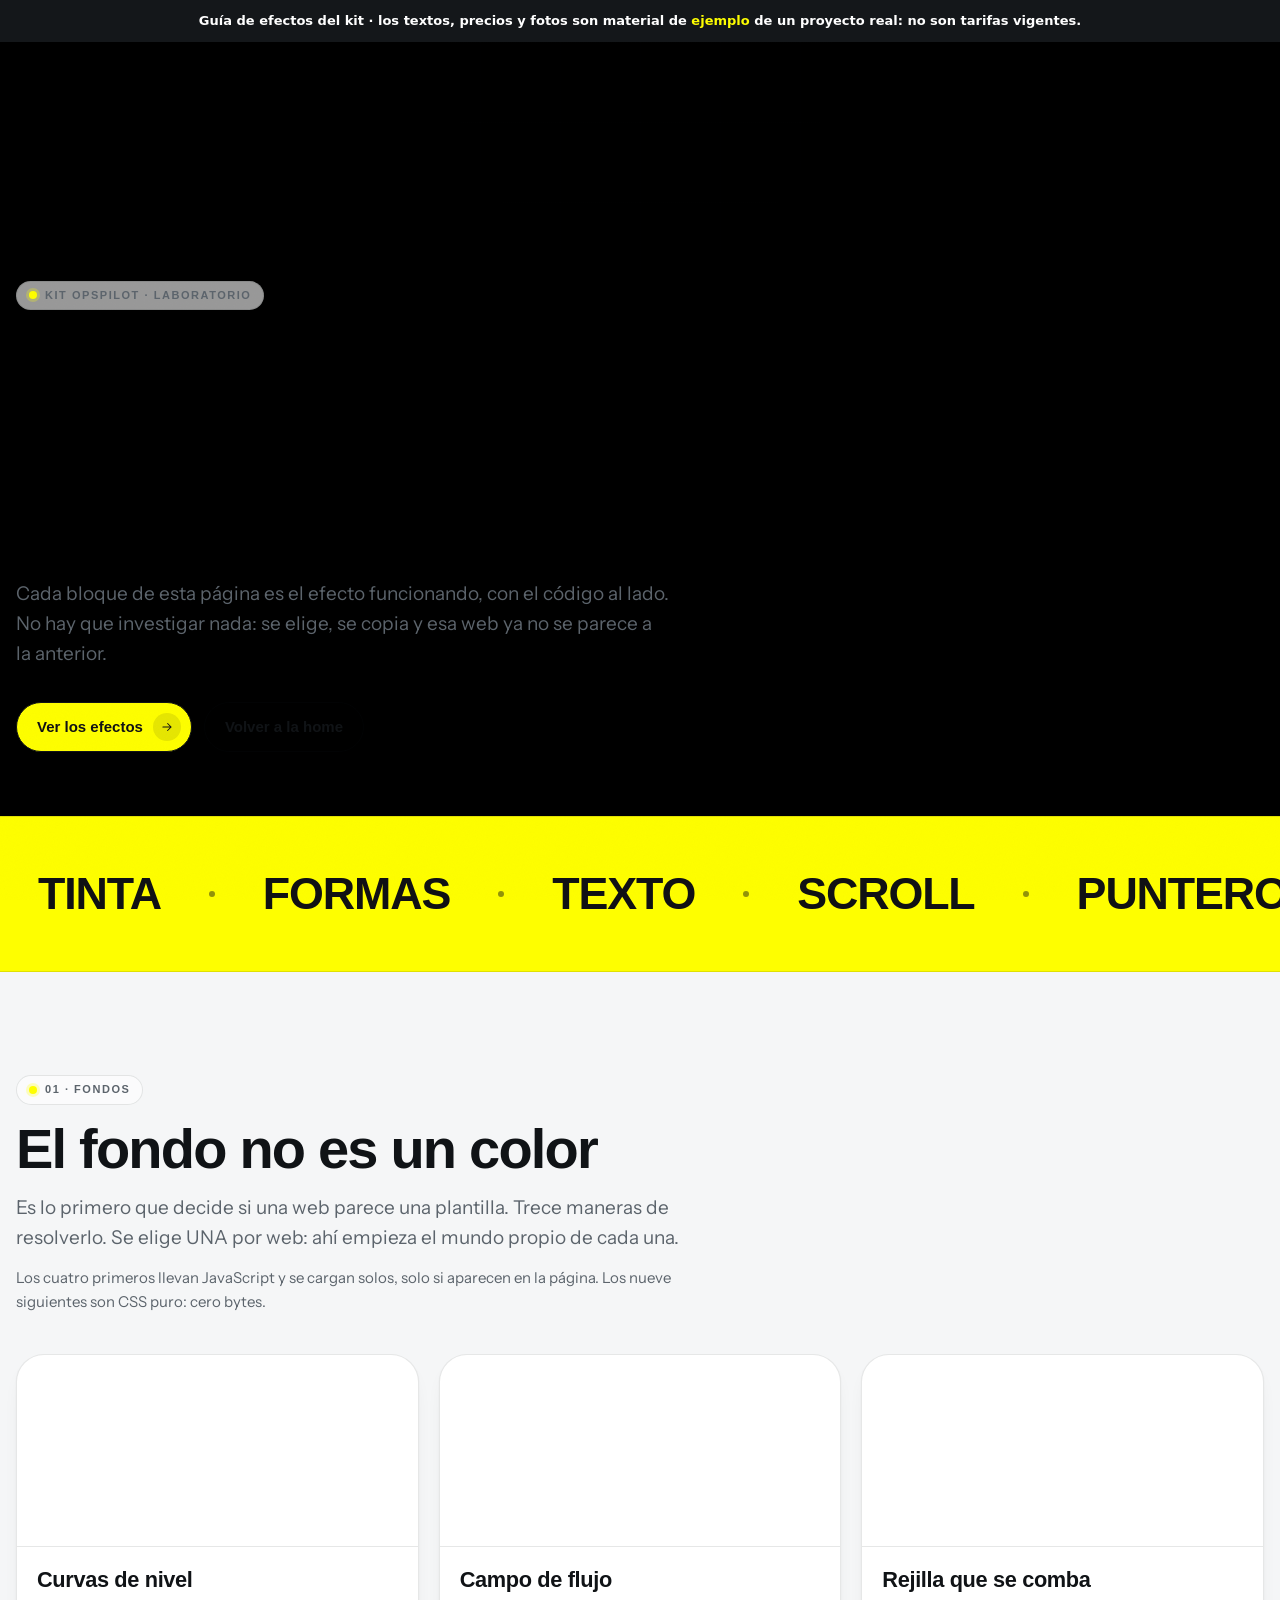
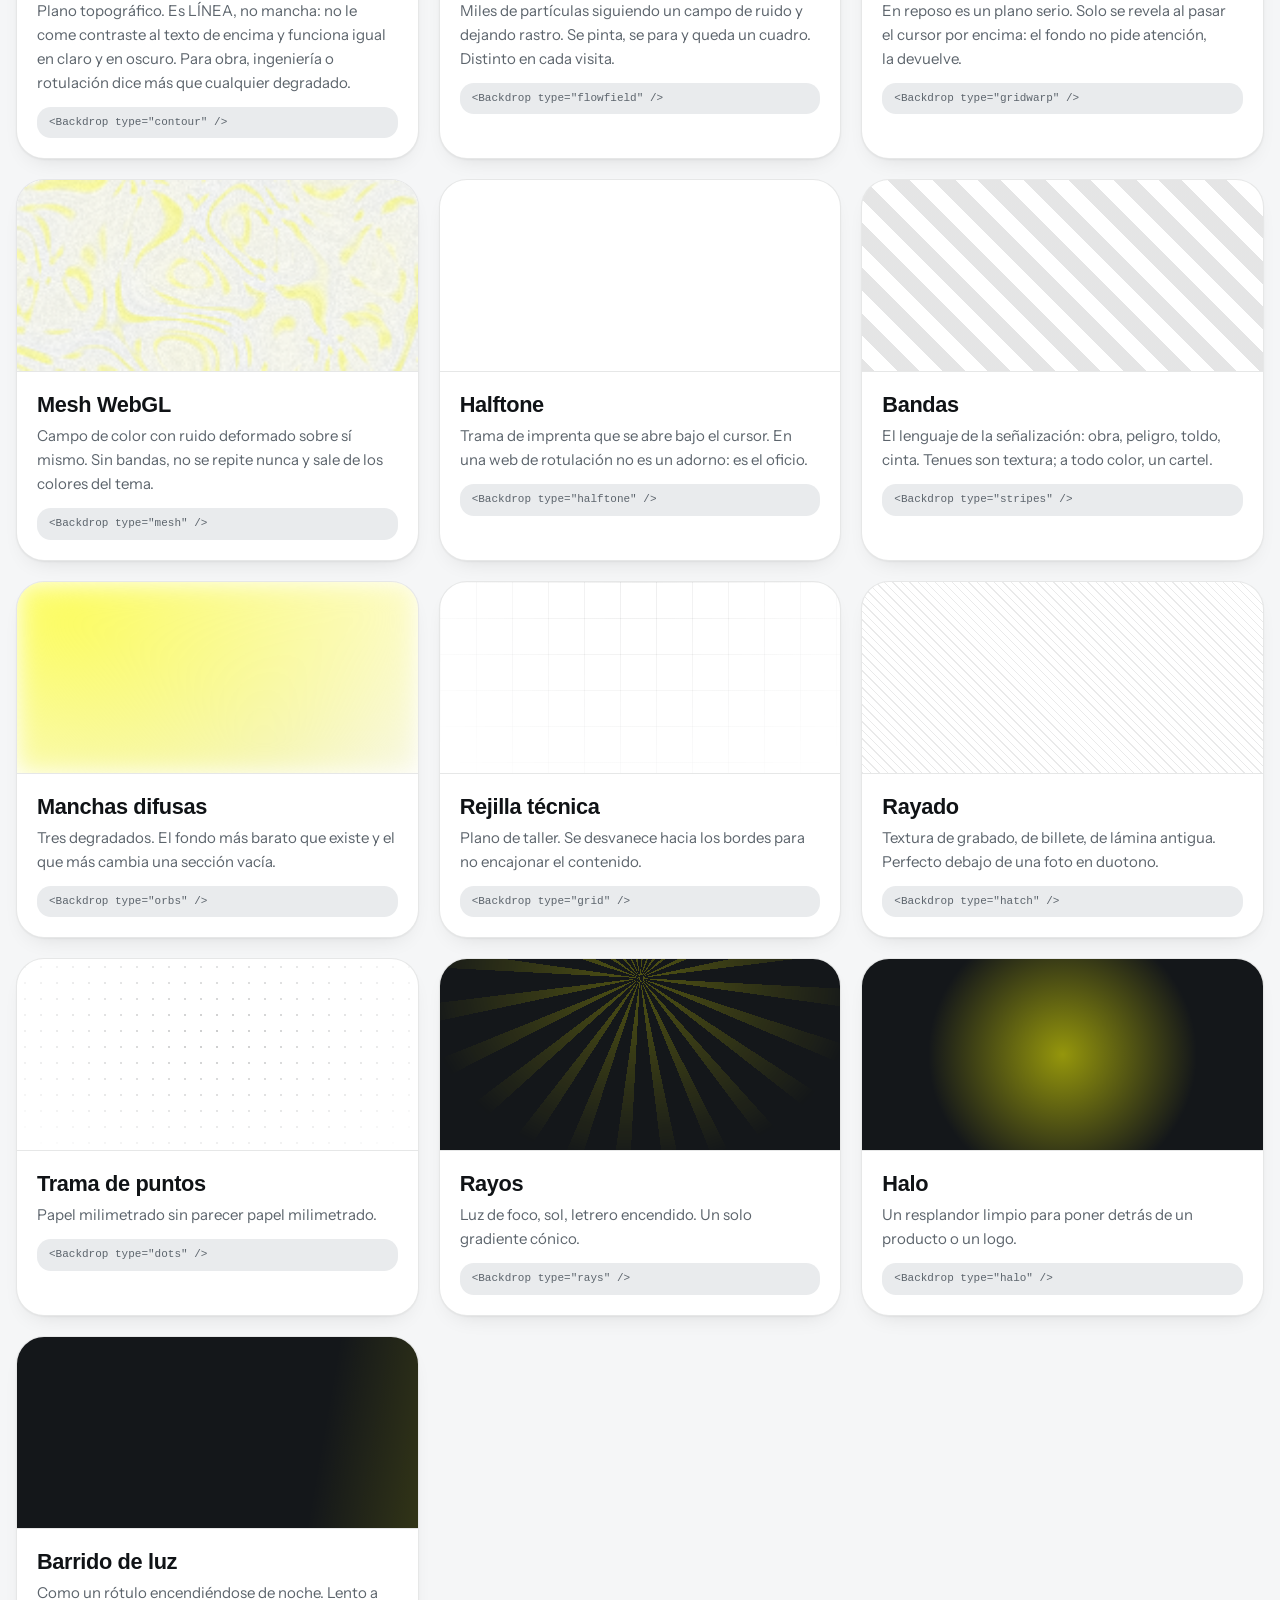
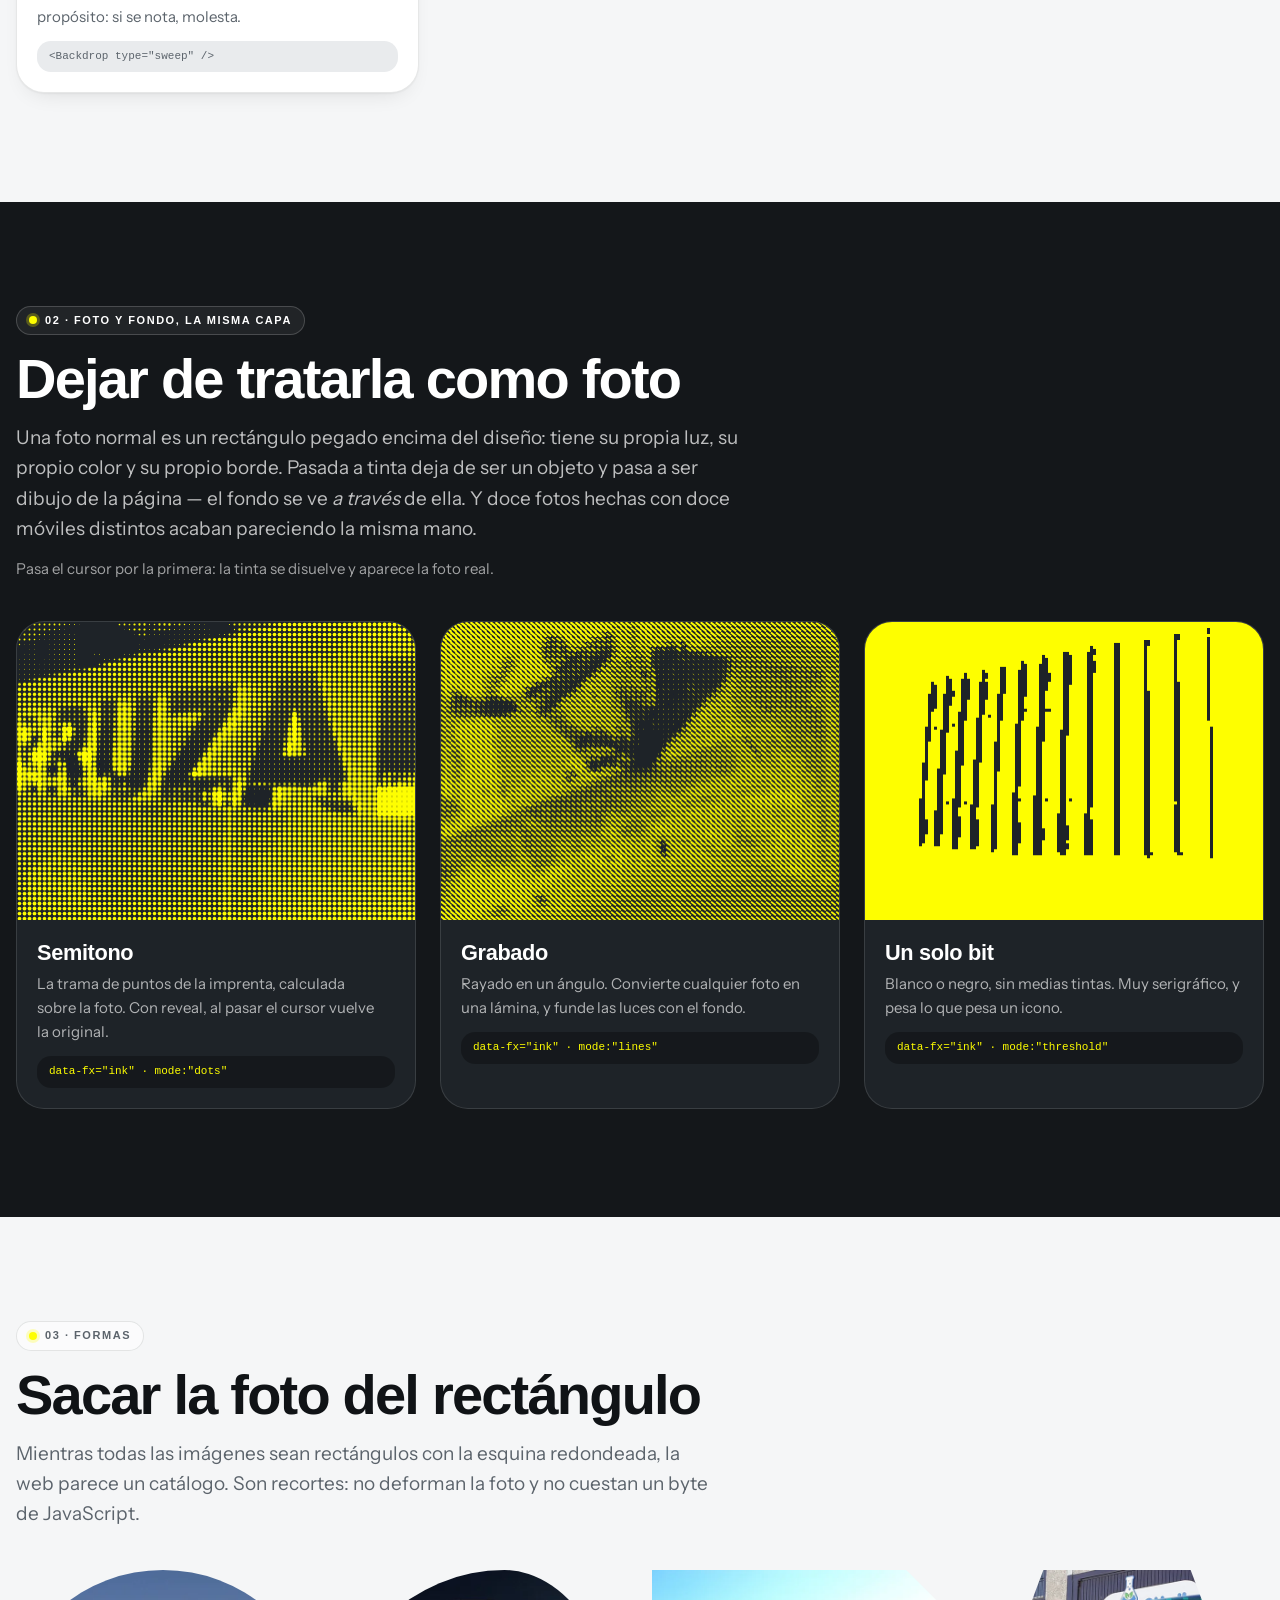
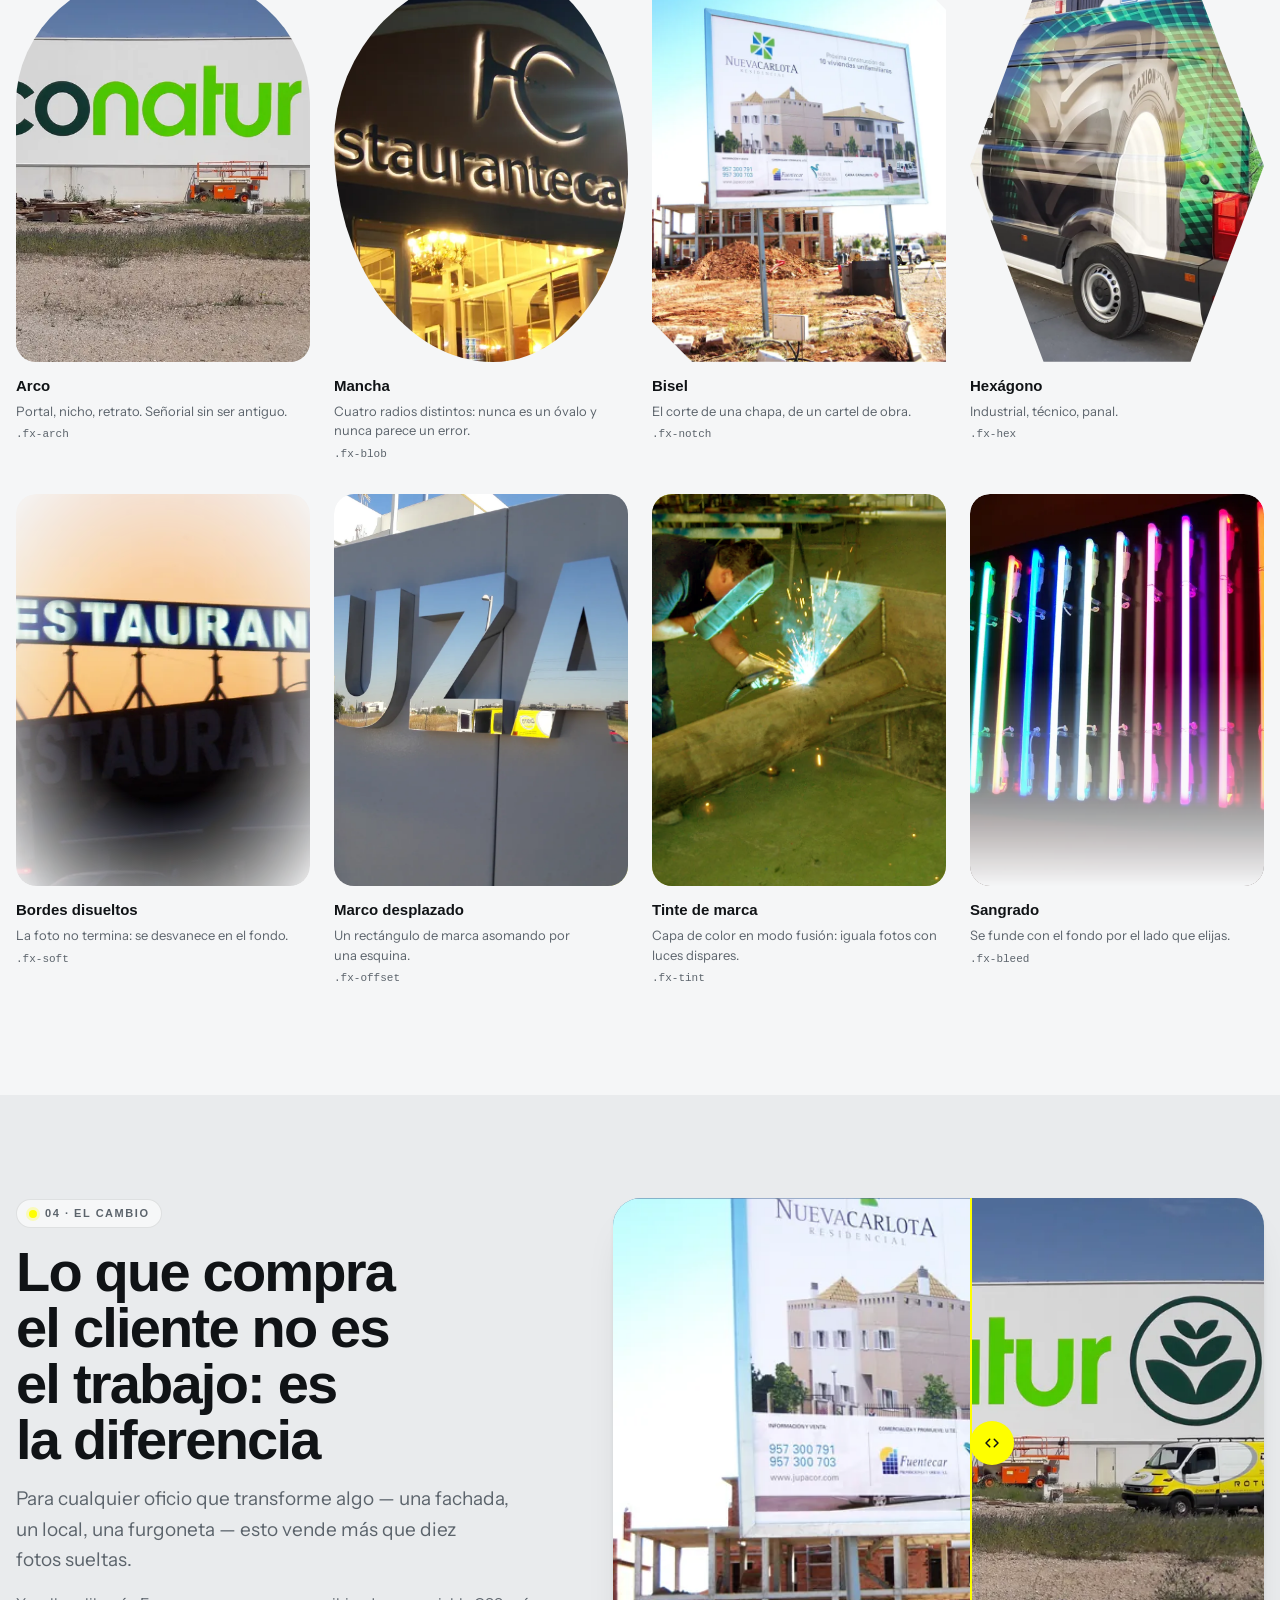
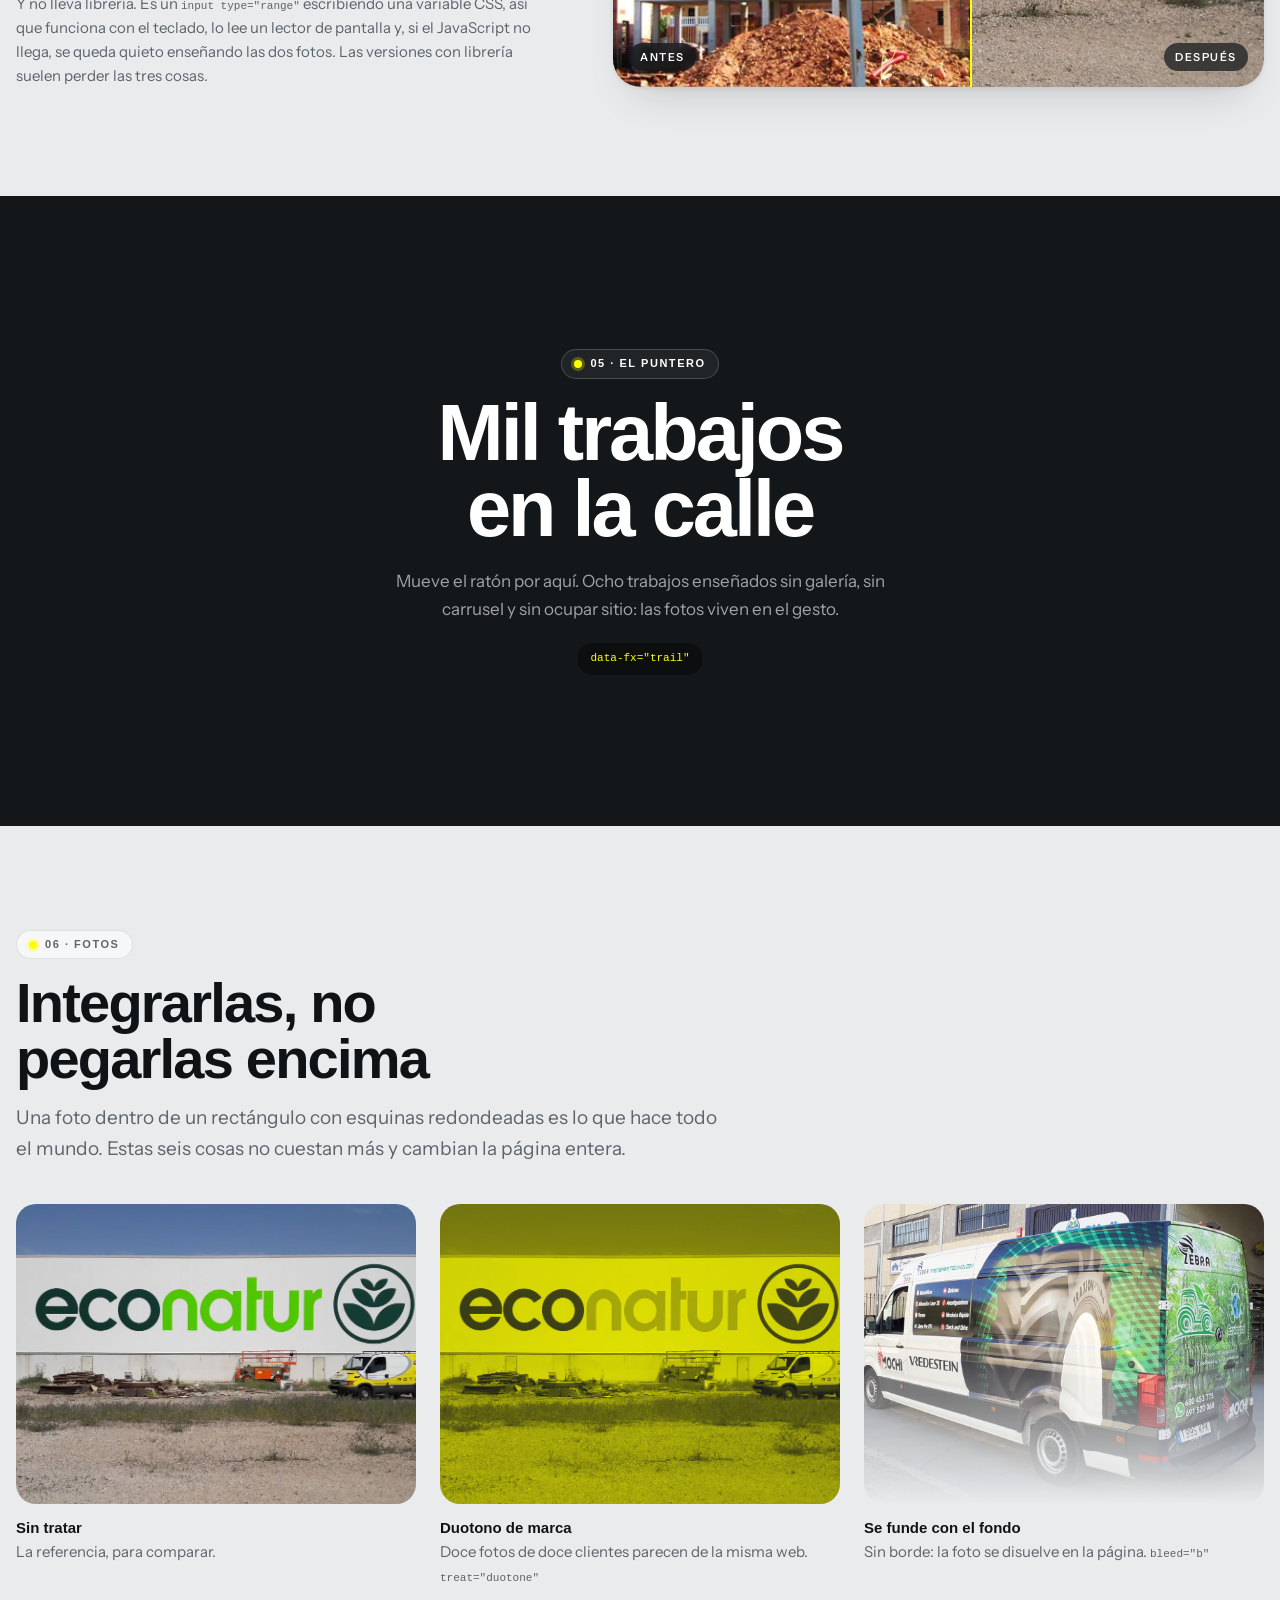
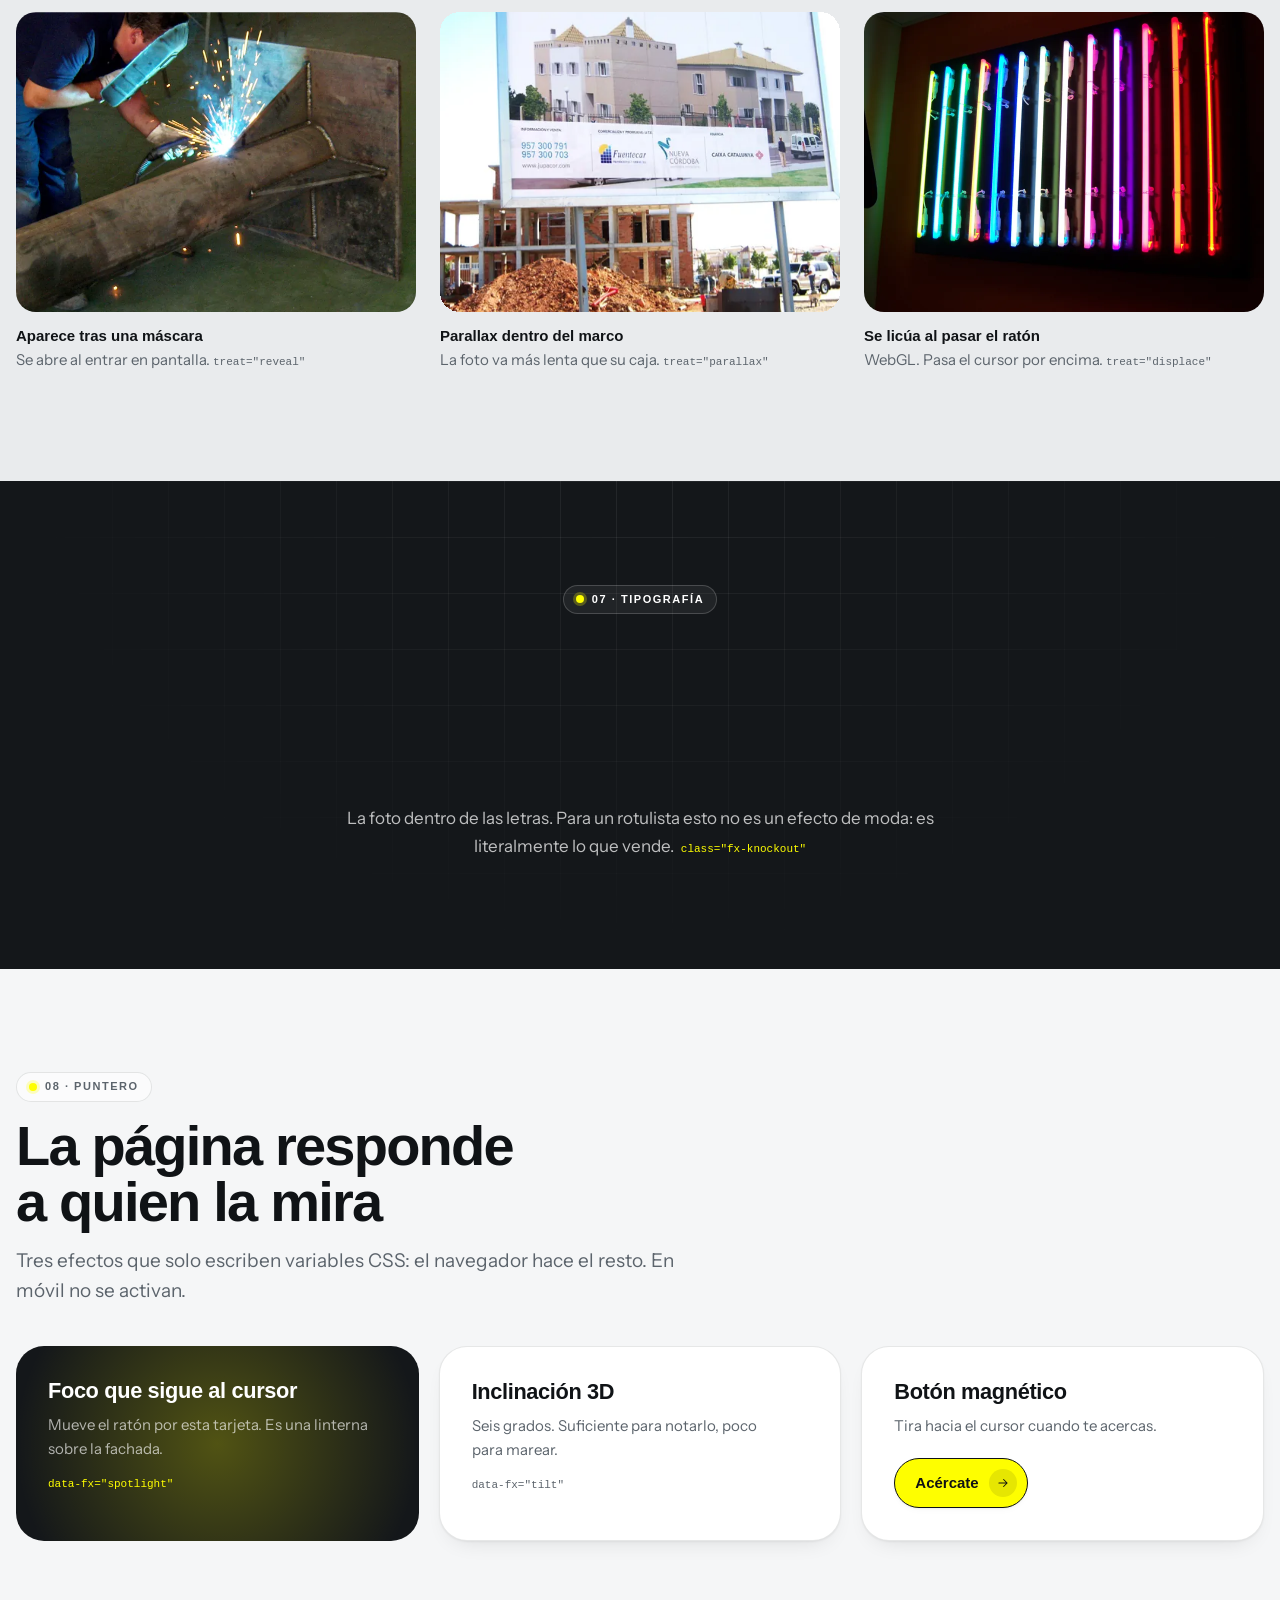
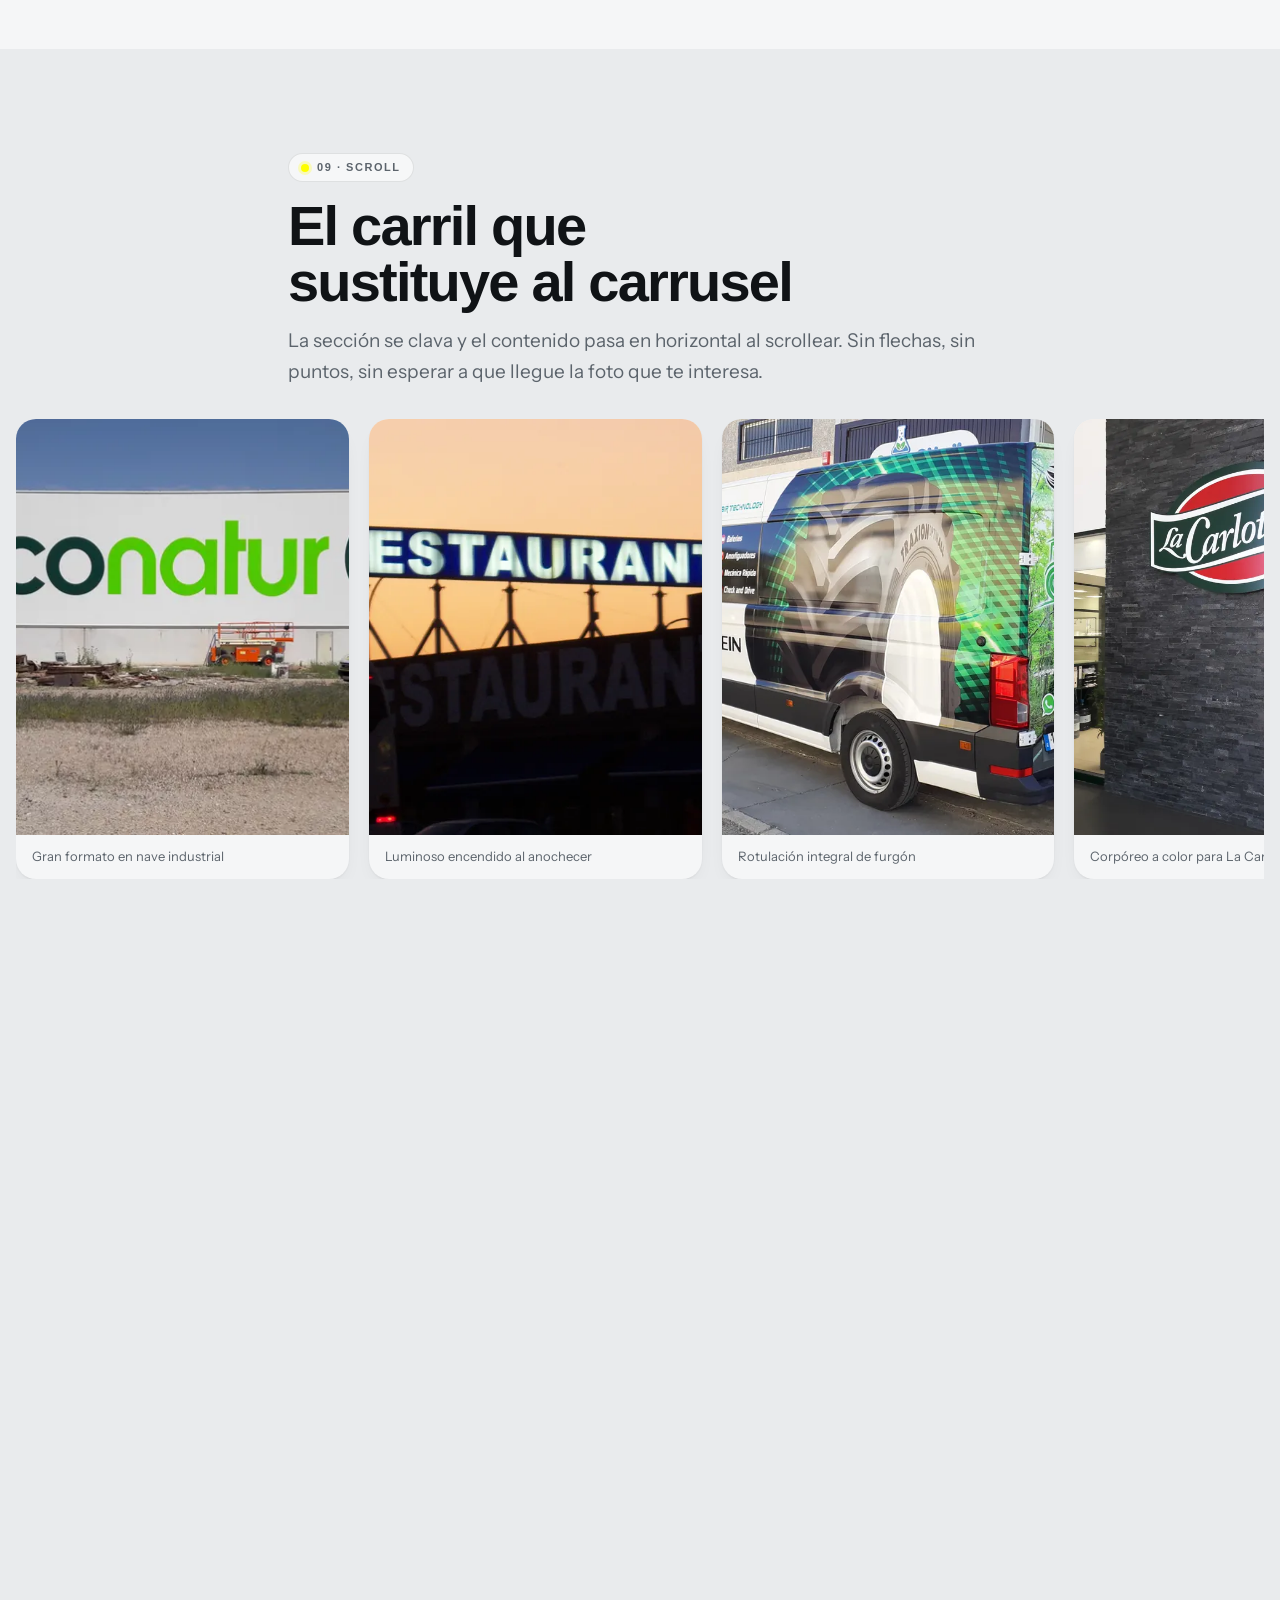
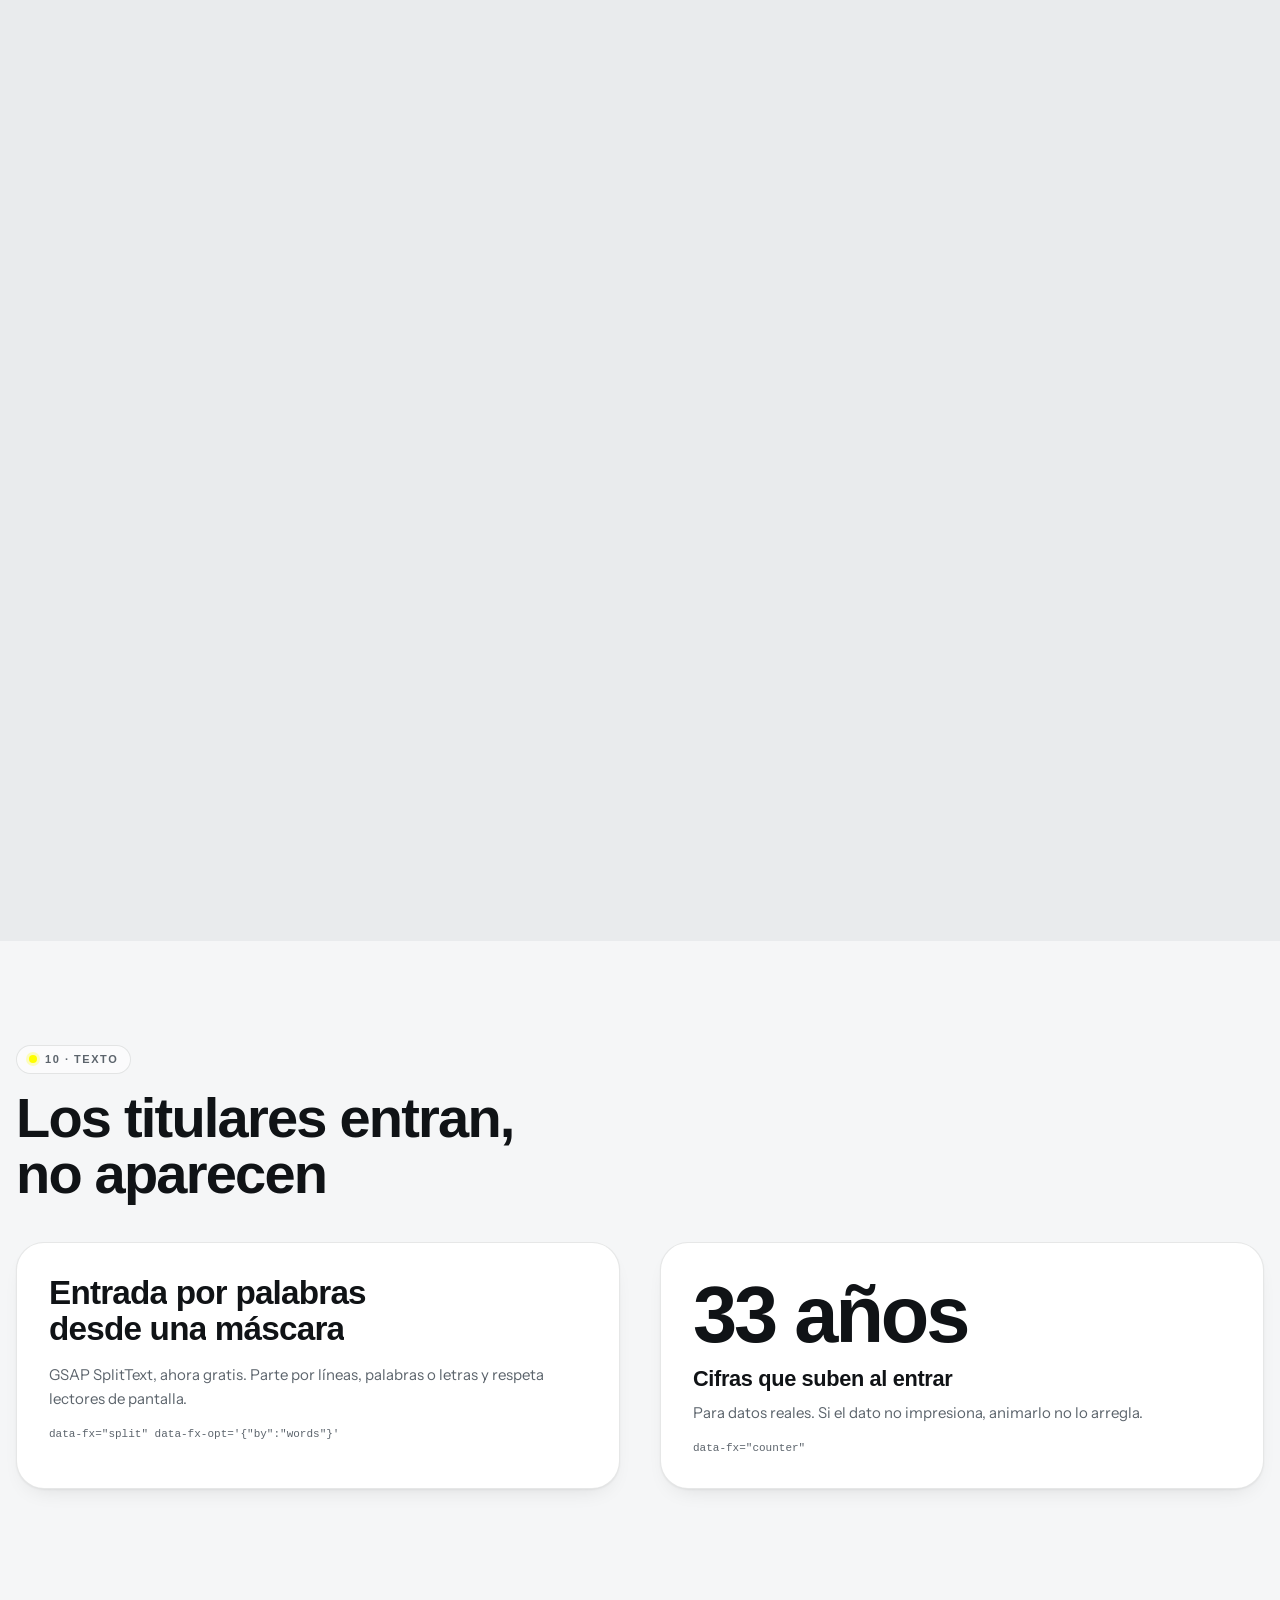
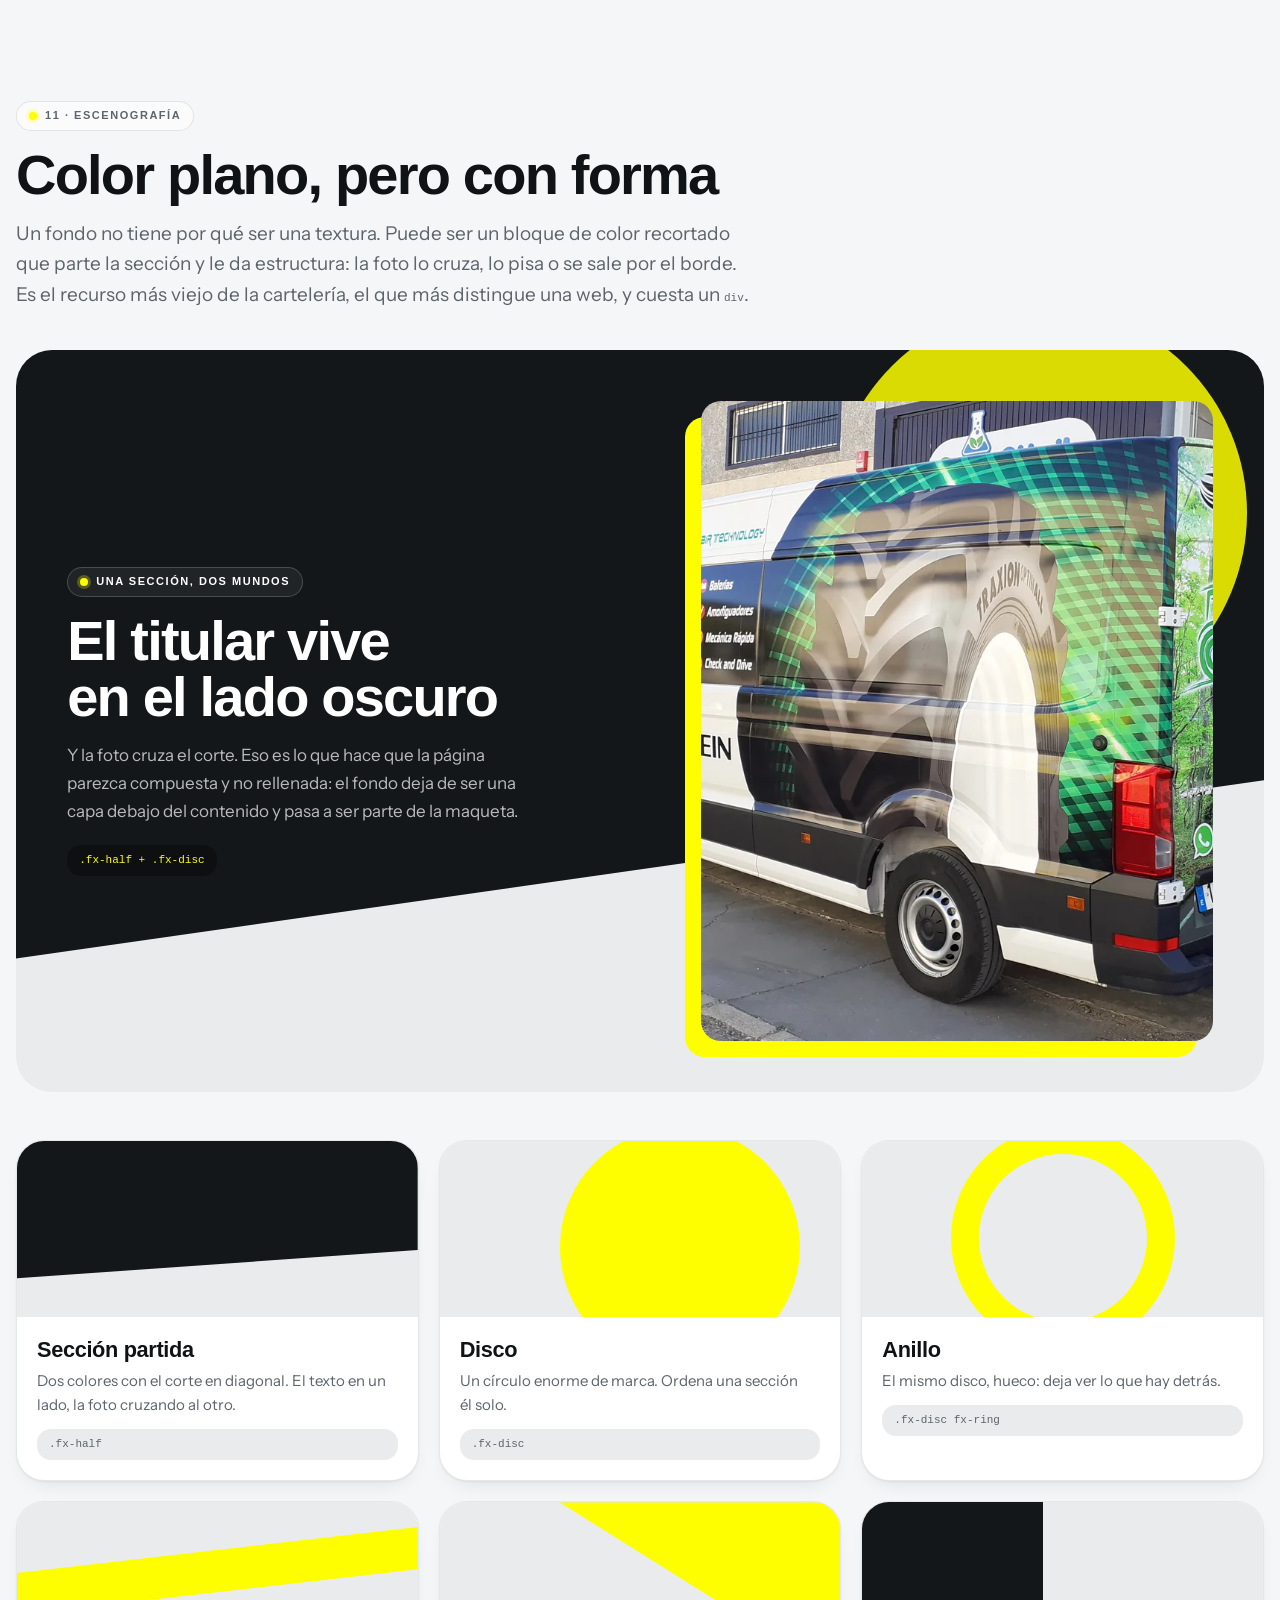
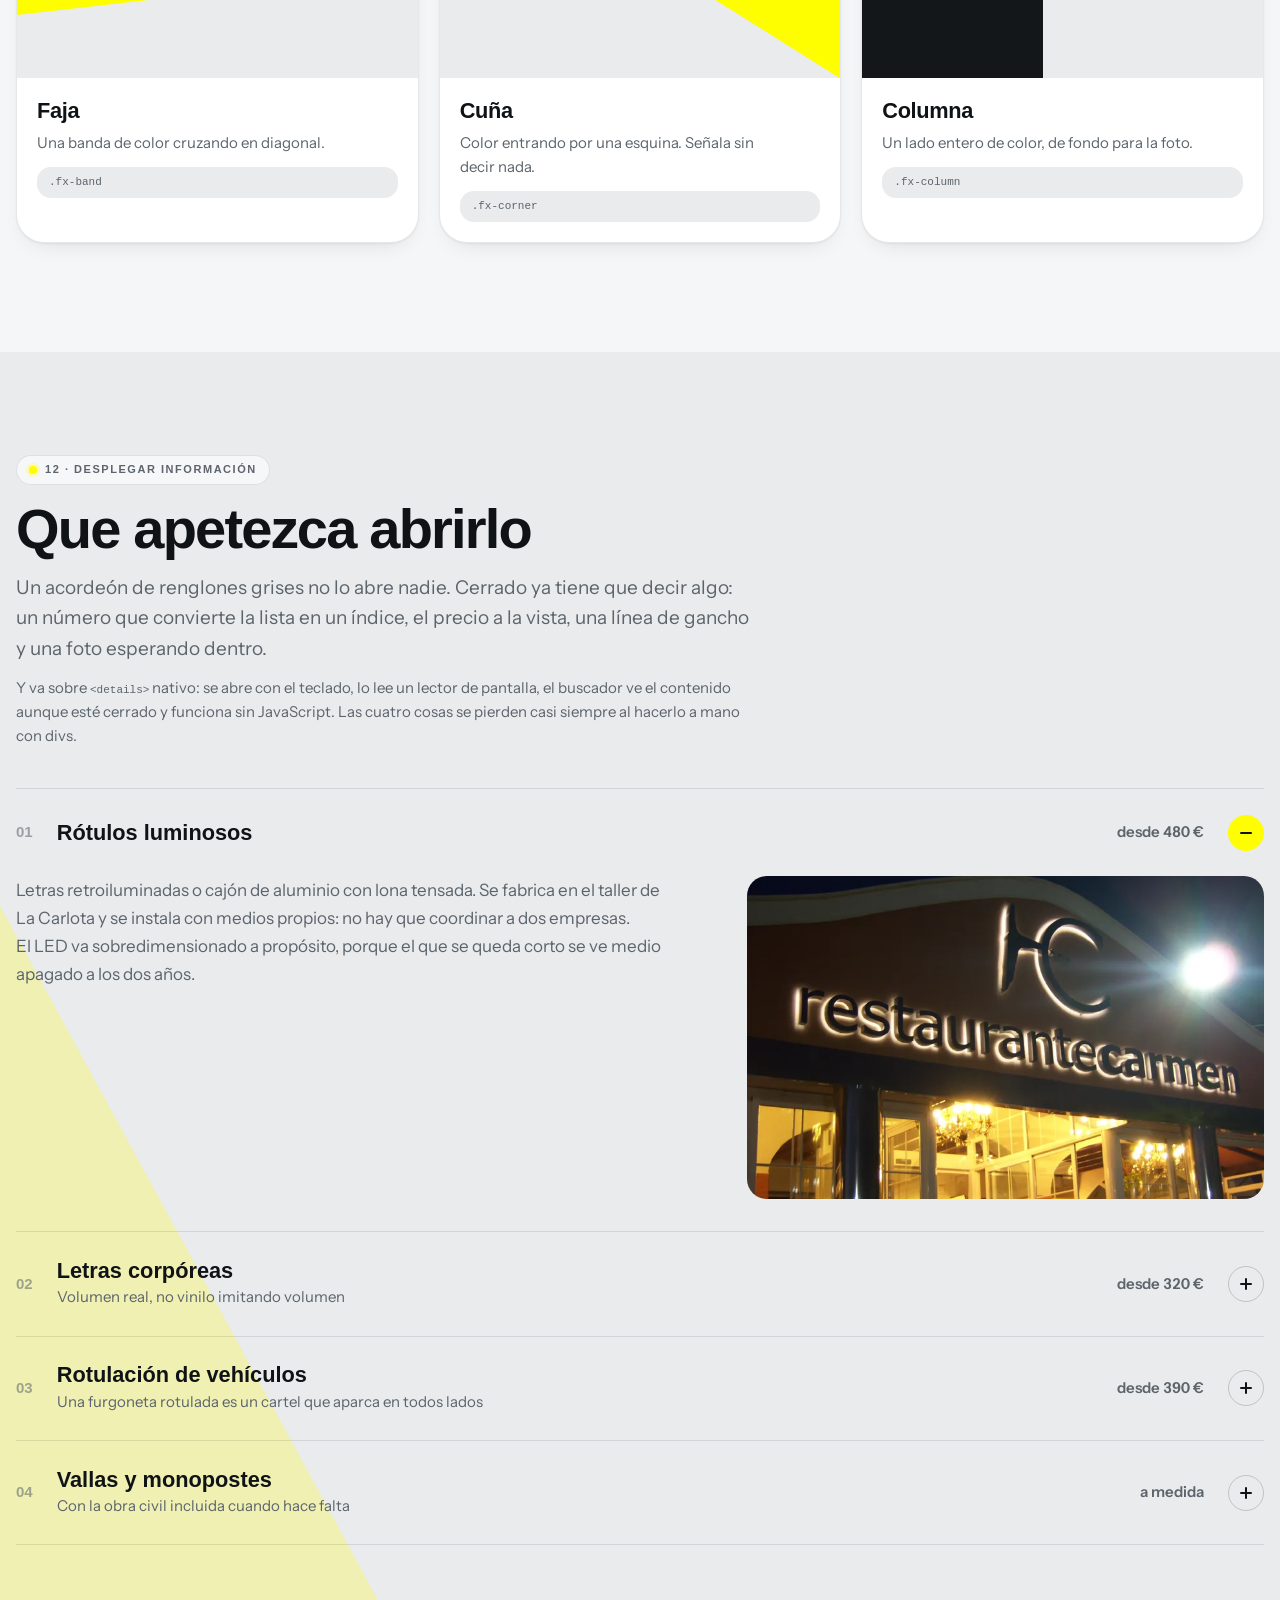
==== index.html @ ed8446ab "feat: guia visual del kit de front Catalogo vivo de fondos, escenografia, tratamientos de foto, letr" ====
<!DOCTYPE html><html lang="es"> <head><meta charset="utf-8"><meta name="viewport" content="width=device-width, initial-scale=1, viewport-fit=cover"><title>Laboratorio de efectos · kit OpsPilot</title><meta name="description" content="Catálogo de efectos del kit: fondos, tratamientos de foto, texto y scroll."><meta name="robots" content="noindex, nofollow"><link rel="icon" href="favicon.ico" sizes="48x48"><link rel="icon" href="favicon-digito.svg" type="image/svg+xml"><meta name="theme-color" content="#141414"><link rel="preload" href="fonts/instrument-var-latin.woff2" as="font" type="font/woff2" crossorigin><meta property="og:title" content="Laboratorio de efectos · kit OpsPilot"><meta property="og:description" content="Catálogo de efectos del kit: fondos, tratamientos de foto, texto y scroll."><meta property="og:image" content="https://digitorotulacion.com/og.png"><link rel="stylesheet" href="_astro/index.D0tx688X.css"></head> <body class="grain"><div style="background:#14171A;color:#fff;font:600 13px/1.5 system-ui,sans-serif;padding:.7rem 1rem;text-align:center">Gu&iacute;a de efectos del kit &middot; los textos, precios y fotos son material de <strong style="color:#FEFE00">ejemplo</strong> de un proyecto real: no son tarifas vigentes.</div> <a href="#contenido" class="sr-only focus:not-sr-only focus:absolute focus:start-0 focus:top-0 focus:z-100 focus:bg-brand focus:px-4 focus:py-2 focus:font-bold focus:text-brand-ink">
Ir al contenido
</a>  <svg aria-hidden="true" focusable="false" class="absolute size-0 overflow-hidden" style="position:absolute"> <defs> <filter id="fx-duotone" color-interpolation-filters="sRGB"> <!-- 1. A gris por luminancia real (no la media de RGB: eso aplana las fotos). --> <feColorMatrix type="matrix" values="0.2126 0.7152 0.0722 0 0
                0.2126 0.7152 0.0722 0 0
                0.2126 0.7152 0.0722 0 0
                0      0      0      1 0"></feColorMatrix> <!-- 2. Se remapea el gris entre los dos colores de la marca. --> <feComponentTransfer> <feFuncR type="table" tableValues="0 1" style="--from:var(--color-deep);--to:var(--color-brand)" data-fx-duotone-r></feFuncR> <feFuncG type="table" tableValues="0 1" data-fx-duotone-g></feFuncG> <feFuncB type="table" tableValues="0 1" data-fx-duotone-b></feFuncB> </feComponentTransfer> </filter> <!-- Deformación orgánica para bordes y máscaras (no para texto). --> <filter id="fx-warp"> <feTurbulence type="fractalNoise" baseFrequency="0.012" numOctaves="2" seed="7" result="noise"></feTurbulence> <feDisplacementMap in="SourceGraphic" in2="noise" scale="14" xChannelSelector="R" yChannelSelector="G"></feDisplacementMap> </filter> </defs> </svg> <script>
  // Los valores del duotono se calculan en el navegador porque salen de los
  // tokens CSS del tema: así una marca nueva no tiene que tocar el SVG.
  (function () {
    var css = getComputedStyle(document.documentElement);
    function rgb(token, fallback) {
      var raw = css.getPropertyValue(token).trim() || fallback;
      var probe = document.createElement('div');
      probe.style.color = raw;
      document.body.appendChild(probe);
      var m = getComputedStyle(probe).color.match(/\d+(\.\d+)?/g);
      probe.remove();
      return m ? [m[0] / 255, m[1] / 255, m[2] / 255] : [0, 0, 0];
    }
    var dark = rgb('--color-deep', '#1a1a18');
    var light = rgb('--color-brand', '#fefe00');
    ['r', 'g', 'b'].forEach(function (ch, i) {
      var node = document.querySelector('[data-fx-duotone-' + ch + ']');
      if (node) node.setAttribute('tableValues', dark[i] + ' ' + light[i]);
    });
  })();
</script>  <section class="relative isolate flex min-h-[86dvh] items-end overflow-hidden"> <div class="pointer-events-none absolute inset-0 overflow-hidden" aria-hidden="true"> <div class="absolute inset-0" data-fx="mesh" data-fx-opt="{&#34;speed&#34;:0.05,&#34;scale&#34;:1.35,&#34;contrast&#34;:1.5}"></div>   </div> <div class="fx-grid opacity-60" style="--grid-size:80px;--grid-fade:85%"></div> <div class="relative z-1 container-kit pb-16 pt-28"> <p class="mb-4 inline-flex items-center gap-2 rounded-full border px-3 py-1.5 font-display text-2xs font-semibold uppercase tracking-[0.14em] border-line bg-surface/60 text-ink-soft"> <span class="size-2 rounded-full bg-brand ring-3 ring-brand/25"></span> Kit OpsPilot · laboratorio </p> <h1 class="text-d1 font-extrabold" data-fx="split" data-fx-in data-fx-opt="{&#34;by&#34;:&#34;lines&#34;}">
Cuarenta y siete<br>piezas para que cada web<br>sea otro <span class="mark">mundo</span>.
</h1> <p class="mt-6 max-w-[42rem] text-lg text-ink-soft">
Cada bloque de esta página es el efecto funcionando, con el código al lado. No hay que investigar nada:
        se elige, se copia y esa web ya no se parece a la anterior.
</p> <div class="mt-8 flex flex-wrap gap-3"> <a href="#fondos" class="group relative inline-flex items-center justify-center gap-2.5 rounded-full font-display font-semibold border transition-[background-color,color,border-color,transform,box-shadow] duration-base ease-kit hover:-translate-y-px active:translate-y-0 active:scale-[0.98] cursor-pointer no-underline bg-brand text-brand-ink border-ink shadow-xs hover:bg-ink hover:text-brand hover:shadow-md [--ico-bg:rgb(20_20_20/0.10)] hover:[--ico-bg:rgb(254_254_0/0.18)] px-5 py-3 text-sm  ">Ver los efectos<span class="-me-2.5 -my-1 grid size-7 place-items-center rounded-full bg-[var(--ico-bg)] transition-transform duration-base ease-kit group-hover:translate-x-0.5"><svg viewBox="0 0 24 24" fill="none" stroke="currentColor" stroke-width="1.75" stroke-linecap="round" stroke-linejoin="round" class="size-3.5" aria-hidden="true" focusable="false"><path d="M5 12h14M13 6l6 6-6 6"></path></svg></span></a> <a href="https://aliceblue-ram-890009.hostingersite.com/v2/" class="group relative inline-flex items-center justify-center gap-2.5 rounded-full font-display font-semibold border transition-[background-color,color,border-color,transform,box-shadow] duration-base ease-kit hover:-translate-y-px active:translate-y-0 active:scale-[0.98] cursor-pointer no-underline bg-transparent [--ico-bg:rgb(20_20_20/0.08)] hover:[--ico-bg:rgb(255_255_255/0.16)] text-[var(--btn-line-fg,var(--color-ink))] border-[var(--btn-line-border,var(--color-line-strong))] hover:bg-[var(--btn-line-hover-bg,var(--color-ink))] hover:text-[var(--btn-line-hover-fg,#fff)] hover:border-[var(--btn-line-hover-bg,var(--color-ink))] px-5 py-3 text-sm  ">Volver a la home</a> </div> </div> </section> <div class="relative overflow-hidden bg-brand text-brand-ink border-y border-ink/12" data-fx="marquee" data-fx-opt="{&#34;speed&#34;:0.5}" role="presentation"> <div class="flex w-max items-center font-display font-extrabold tracking-tight py-5 text-[clamp(1.6rem,3.6vw,2.8rem)] gap-12" data-fx-track> <div class="flex shrink-0 items-center py-5 text-[clamp(1.6rem,3.6vw,2.8rem)] gap-12" aria-hidden="true">  <span class="whitespace-nowrap">FONDOS</span> <span class="size-1.5 shrink-0 rounded-full bg-current opacity-45"></span> <span class="whitespace-nowrap">TINTA</span> <span class="size-1.5 shrink-0 rounded-full bg-current opacity-45"></span> <span class="whitespace-nowrap">FORMAS</span> <span class="size-1.5 shrink-0 rounded-full bg-current opacity-45"></span> <span class="whitespace-nowrap">TEXTO</span> <span class="size-1.5 shrink-0 rounded-full bg-current opacity-45"></span> <span class="whitespace-nowrap">SCROLL</span> <span class="size-1.5 shrink-0 rounded-full bg-current opacity-45"></span> <span class="whitespace-nowrap">PUNTERO</span> <span class="size-1.5 shrink-0 rounded-full bg-current opacity-45"></span> <span class="whitespace-nowrap">SHADERS</span> <span class="size-1.5 shrink-0 rounded-full bg-current opacity-45"></span> </div><div class="flex shrink-0 items-center py-5 text-[clamp(1.6rem,3.6vw,2.8rem)] gap-12" aria-hidden="true">  <span class="whitespace-nowrap">FONDOS</span> <span class="size-1.5 shrink-0 rounded-full bg-current opacity-45"></span> <span class="whitespace-nowrap">TINTA</span> <span class="size-1.5 shrink-0 rounded-full bg-current opacity-45"></span> <span class="whitespace-nowrap">FORMAS</span> <span class="size-1.5 shrink-0 rounded-full bg-current opacity-45"></span> <span class="whitespace-nowrap">TEXTO</span> <span class="size-1.5 shrink-0 rounded-full bg-current opacity-45"></span> <span class="whitespace-nowrap">SCROLL</span> <span class="size-1.5 shrink-0 rounded-full bg-current opacity-45"></span> <span class="whitespace-nowrap">PUNTERO</span> <span class="size-1.5 shrink-0 rounded-full bg-current opacity-45"></span> <span class="whitespace-nowrap">SHADERS</span> <span class="size-1.5 shrink-0 rounded-full bg-current opacity-45"></span> </div> </div> </div>  <section id="fondos" class="container-kit section-y"> <header class="mb-10 max-w-[44rem]"> <p class="mb-4 inline-flex items-center gap-2 rounded-full border px-3 py-1.5 font-display text-2xs font-semibold uppercase tracking-[0.14em] border-line bg-surface/60 text-ink-soft"> <span class="size-2 rounded-full bg-brand ring-3 ring-brand/25"></span> 01 · Fondos </p> <h2 class="text-d2 font-extrabold">El fondo no es un color</h2> <p class="mt-4 text-lg text-ink-soft">
Es lo primero que decide si una web parece una plantilla. Trece maneras de resolverlo. Se elige UNA por web:
        ahí empieza el mundo propio de cada una.
</p> <p class="mt-3 text-sm text-ink-soft">
Los cuatro primeros llevan JavaScript y se cargan solos, solo si aparecen en la página.
        Los nueve siguientes son CSS puro: cero bytes.
</p> </header> <div class="grid gap-5 sm:grid-cols-2 lg:grid-cols-3"> <article class="relative isolate overflow-hidden rounded-xl border border-line bg-surface shadow-sm"> <div class="relative h-48 overflow-hidden border-b border-line"> <div class="pointer-events-none absolute inset-0 overflow-hidden" aria-hidden="true"> <div class="absolute inset-0" data-fx="contour" data-fx-opt="{&#34;levels&#34;:12,&#34;cell&#34;:8,&#34;opacity&#34;:0.2}"></div>   </div>             </div> <div class="p-5"> <h3 class="text-d4 font-bold">Curvas de nivel</h3> <p class="mt-1.5 text-sm text-ink-soft">Plano topográfico. Es LÍNEA, no mancha: no le come contraste al texto de encima y funciona igual en claro y en oscuro. Para obra, ingeniería o rotulación dice más que cualquier degradado.</p> <code class="mt-3 block rounded-md bg-paper-alt px-3 py-2 font-mono text-2xs text-ink-soft">&lt;Backdrop type=&quot;contour&quot; /&gt;</code> </div> </article><article class="relative isolate overflow-hidden rounded-xl border border-line bg-surface shadow-sm"> <div class="relative h-48 overflow-hidden border-b border-line">  <div class="pointer-events-none absolute inset-0 overflow-hidden" aria-hidden="true"> <div class="absolute inset-0" data-fx="flowfield" data-fx-opt="{&#34;count&#34;:700,&#34;frames&#34;:420,&#34;scale&#34;:0.004}"></div>   </div>            </div> <div class="p-5"> <h3 class="text-d4 font-bold">Campo de flujo</h3> <p class="mt-1.5 text-sm text-ink-soft">Miles de partículas siguiendo un campo de ruido y dejando rastro. Se pinta, se para y queda un cuadro. Distinto en cada visita.</p> <code class="mt-3 block rounded-md bg-paper-alt px-3 py-2 font-mono text-2xs text-ink-soft">&lt;Backdrop type=&quot;flowfield&quot; /&gt;</code> </div> </article><article class="relative isolate overflow-hidden rounded-xl border border-line bg-surface shadow-sm"> <div class="relative h-48 overflow-hidden border-b border-line">   <div class="pointer-events-none absolute inset-0 overflow-hidden" aria-hidden="true"> <div class="absolute inset-0" data-fx="gridwarp" data-fx-opt="{&#34;step&#34;:34,&#34;reach&#34;:150,&#34;pull&#34;:-42}"></div>   </div>           </div> <div class="p-5"> <h3 class="text-d4 font-bold">Rejilla que se comba</h3> <p class="mt-1.5 text-sm text-ink-soft">En reposo es un plano serio. Solo se revela al pasar el cursor por encima: el fondo no pide atención, la devuelve.</p> <code class="mt-3 block rounded-md bg-paper-alt px-3 py-2 font-mono text-2xs text-ink-soft">&lt;Backdrop type=&quot;gridwarp&quot; /&gt;</code> </div> </article><article class="relative isolate overflow-hidden rounded-xl border border-line bg-surface shadow-sm"> <div class="relative h-48 overflow-hidden border-b border-line">    <div class="pointer-events-none absolute inset-0 overflow-hidden" aria-hidden="true"> <div class="absolute inset-0" data-fx="mesh" data-fx-opt="{&#34;speed&#34;:0.09,&#34;scale&#34;:1.1,&#34;accent&#34;:0.5}"></div>   </div>          </div> <div class="p-5"> <h3 class="text-d4 font-bold">Mesh WebGL</h3> <p class="mt-1.5 text-sm text-ink-soft">Campo de color con ruido deformado sobre sí mismo. Sin bandas, no se repite nunca y sale de los colores del tema.</p> <code class="mt-3 block rounded-md bg-paper-alt px-3 py-2 font-mono text-2xs text-ink-soft">&lt;Backdrop type=&quot;mesh&quot; /&gt;</code> </div> </article><article class="relative isolate overflow-hidden rounded-xl border border-line bg-surface shadow-sm"> <div class="relative h-48 overflow-hidden border-b border-line">     <div class="pointer-events-none absolute inset-0 overflow-hidden" aria-hidden="true"> <div class="absolute inset-0" data-fx="halftone" data-fx-opt="{&#34;gap&#34;:18,&#34;radius&#34;:1.9,&#34;grow&#34;:3.6}"></div>   </div>         </div> <div class="p-5"> <h3 class="text-d4 font-bold">Halftone</h3> <p class="mt-1.5 text-sm text-ink-soft">Trama de imprenta que se abre bajo el cursor. En una web de rotulación no es un adorno: es el oficio.</p> <code class="mt-3 block rounded-md bg-paper-alt px-3 py-2 font-mono text-2xs text-ink-soft">&lt;Backdrop type=&quot;halftone&quot; /&gt;</code> </div> </article><article class="relative isolate overflow-hidden rounded-xl border border-line bg-surface shadow-sm"> <div class="relative h-48 overflow-hidden border-b border-line">      <div class="pointer-events-none absolute inset-0 overflow-hidden" aria-hidden="true">  <div class="fx-stripes fx-stripes-move" style="--stripe-w:16px;--stripe-a:11%"></div>  </div>        </div> <div class="p-5"> <h3 class="text-d4 font-bold">Bandas</h3> <p class="mt-1.5 text-sm text-ink-soft">El lenguaje de la señalización: obra, peligro, toldo, cinta. Tenues son textura; a todo color, un cartel.</p> <code class="mt-3 block rounded-md bg-paper-alt px-3 py-2 font-mono text-2xs text-ink-soft">&lt;Backdrop type=&quot;stripes&quot; /&gt;</code> </div> </article><article class="relative isolate overflow-hidden rounded-xl border border-line bg-surface shadow-sm"> <div class="relative h-48 overflow-hidden border-b border-line">       <div class="pointer-events-none absolute inset-0 overflow-hidden" aria-hidden="true">  <div class="fx-orbs" style="--orb-a:60%"></div>  </div>       </div> <div class="p-5"> <h3 class="text-d4 font-bold">Manchas difusas</h3> <p class="mt-1.5 text-sm text-ink-soft">Tres degradados. El fondo más barato que existe y el que más cambia una sección vacía.</p> <code class="mt-3 block rounded-md bg-paper-alt px-3 py-2 font-mono text-2xs text-ink-soft">&lt;Backdrop type=&quot;orbs&quot; /&gt;</code> </div> </article><article class="relative isolate overflow-hidden rounded-xl border border-line bg-surface shadow-sm"> <div class="relative h-48 overflow-hidden border-b border-line">        <div class="fx-grid" style="--grid-size:36px;--grid-fade:95%"></div>      </div> <div class="p-5"> <h3 class="text-d4 font-bold">Rejilla técnica</h3> <p class="mt-1.5 text-sm text-ink-soft">Plano de taller. Se desvanece hacia los bordes para no encajonar el contenido.</p> <code class="mt-3 block rounded-md bg-paper-alt px-3 py-2 font-mono text-2xs text-ink-soft">&lt;Backdrop type=&quot;grid&quot; /&gt;</code> </div> </article><article class="relative isolate overflow-hidden rounded-xl border border-line bg-surface shadow-sm"> <div class="relative h-48 overflow-hidden border-b border-line">         <div class="pointer-events-none absolute inset-0 overflow-hidden" aria-hidden="true">  <div class="fx-hatch" style="--hatch-a:9%;--hatch-gap:6px"></div>  </div>     </div> <div class="p-5"> <h3 class="text-d4 font-bold">Rayado</h3> <p class="mt-1.5 text-sm text-ink-soft">Textura de grabado, de billete, de lámina antigua. Perfecto debajo de una foto en duotono.</p> <code class="mt-3 block rounded-md bg-paper-alt px-3 py-2 font-mono text-2xs text-ink-soft">&lt;Backdrop type=&quot;hatch&quot; /&gt;</code> </div> </article><article class="relative isolate overflow-hidden rounded-xl border border-line bg-surface shadow-sm"> <div class="relative h-48 overflow-hidden border-b border-line">          <div class="pointer-events-none absolute inset-0 overflow-hidden" aria-hidden="true">  <div class="fx-dots" style="--dot-gap:16px;--dot-a:22%;--dot-fade:95%"></div>  </div>    </div> <div class="p-5"> <h3 class="text-d4 font-bold">Trama de puntos</h3> <p class="mt-1.5 text-sm text-ink-soft">Papel milimetrado sin parecer papel milimetrado.</p> <code class="mt-3 block rounded-md bg-paper-alt px-3 py-2 font-mono text-2xs text-ink-soft">&lt;Backdrop type=&quot;dots&quot; /&gt;</code> </div> </article><article class="relative isolate overflow-hidden rounded-xl border border-line bg-surface shadow-sm"> <div class="relative h-48 overflow-hidden border-b border-line">           <div class="absolute inset-0 bg-deep"><div class="fx-rays" style="--ray-a:26%;--ray-at:50% 10%"></div></div>   </div> <div class="p-5"> <h3 class="text-d4 font-bold">Rayos</h3> <p class="mt-1.5 text-sm text-ink-soft">Luz de foco, sol, letrero encendido. Un solo gradiente cónico.</p> <code class="mt-3 block rounded-md bg-paper-alt px-3 py-2 font-mono text-2xs text-ink-soft">&lt;Backdrop type=&quot;rays&quot; /&gt;</code> </div> </article><article class="relative isolate overflow-hidden rounded-xl border border-line bg-surface shadow-sm"> <div class="relative h-48 overflow-hidden border-b border-line">            <div class="absolute inset-0 bg-deep"><div class="fx-halo" style="--halo-a:55%;--halo-size:12rem"></div></div>  </div> <div class="p-5"> <h3 class="text-d4 font-bold">Halo</h3> <p class="mt-1.5 text-sm text-ink-soft">Un resplandor limpio para poner detrás de un producto o un logo.</p> <code class="mt-3 block rounded-md bg-paper-alt px-3 py-2 font-mono text-2xs text-ink-soft">&lt;Backdrop type=&quot;halo&quot; /&gt;</code> </div> </article><article class="relative isolate overflow-hidden rounded-xl border border-line bg-surface shadow-sm"> <div class="relative h-48 overflow-hidden border-b border-line">             <div class="absolute inset-0 bg-deep"><div class="fx-sweep"></div></div> </div> <div class="p-5"> <h3 class="text-d4 font-bold">Barrido de luz</h3> <p class="mt-1.5 text-sm text-ink-soft">Como un rótulo encendiéndose de noche. Lento a propósito: si se nota, molesta.</p> <code class="mt-3 block rounded-md bg-paper-alt px-3 py-2 font-mono text-2xs text-ink-soft">&lt;Backdrop type=&quot;sweep&quot; /&gt;</code> </div> </article> </div> </section>  <section class="relative isolate overflow-hidden bg-deep section-y"> <div class="pointer-events-none absolute inset-0 overflow-hidden" aria-hidden="true"> <div class="absolute inset-0" data-fx="contour" data-fx-opt="{&#34;levels&#34;:16,&#34;cell&#34;:10,&#34;color&#34;:&#34;--color-brand&#34;,&#34;opacity&#34;:0.1,&#34;drift&#34;:0.015}"></div>   </div> <div class="relative z-1 container-kit"> <header class="mb-10 max-w-[46rem]"> <p class="mb-4 inline-flex items-center gap-2 rounded-full border px-3 py-1.5 font-display text-2xs font-semibold uppercase tracking-[0.14em] border-white/18 bg-white/6 text-white"> <span class="size-2 rounded-full bg-brand ring-3 ring-brand/25"></span> 02 · Foto y fondo, la misma capa </p> <h2 class="text-d2 font-extrabold text-white">Dejar de tratarla como foto</h2> <p class="mt-4 text-lg text-white/72">
Una foto normal es un rectángulo pegado encima del diseño: tiene su propia luz, su propio color y su propio
          borde. Pasada a tinta deja de ser un objeto y pasa a ser dibujo de la página — el fondo se ve
<em>a través</em> de ella. Y doce fotos hechas con doce móviles distintos acaban pareciendo la misma mano.
</p> <p class="mt-3 text-sm text-white/60">Pasa el cursor por la primera: la tinta se disuelve y aparece la foto real.</p> </header> <div class="grid gap-6 md:grid-cols-3"> <article class="overflow-hidden rounded-xl border border-white/12 bg-deep-soft"> <figure class="relative aspect-[4/3] overflow-hidden" data-fx="ink" data-fx-opt="{&#34;mode&#34;:&#34;dots&#34;,&#34;step&#34;:5,&#34;color&#34;:&#34;--color-brand&#34;,&#34;reveal&#34;:true}"> <img src="img/letras-corporeas-acero-inoxidable-ruza.webp" alt="" loading="lazy" decoding="async" class="size-full object-cover"> </figure> <div class="p-5"> <h3 class="text-d4 font-bold text-white">Semitono</h3> <p class="mt-1.5 text-sm text-white/65">La trama de puntos de la imprenta, calculada sobre la foto. Con reveal, al pasar el cursor vuelve la original.</p> <code class="mt-3 block rounded-md bg-black/30 px-3 py-2 font-mono text-2xs text-brand">data-fx=&quot;ink&quot; · mode:&quot;dots&quot;</code> </div> </article><article class="overflow-hidden rounded-xl border border-white/12 bg-deep-soft"> <figure class="relative aspect-[4/3] overflow-hidden" data-fx="ink" data-fx-opt="{&#34;mode&#34;:&#34;lines&#34;,&#34;step&#34;:5,&#34;angle&#34;:38,&#34;color&#34;:&#34;--color-brand&#34;,&#34;contrast&#34;:1.35}"> <img src="img/fabricacion-monoposte-soldadura-taller.webp" alt="" loading="lazy" decoding="async" class="size-full object-cover"> </figure> <div class="p-5"> <h3 class="text-d4 font-bold text-white">Grabado</h3> <p class="mt-1.5 text-sm text-white/65">Rayado en un ángulo. Convierte cualquier foto en una lámina, y funde las luces con el fondo.</p> <code class="mt-3 block rounded-md bg-black/30 px-3 py-2 font-mono text-2xs text-brand">data-fx=&quot;ink&quot; · mode:&quot;lines&quot;</code> </div> </article><article class="overflow-hidden rounded-xl border border-white/12 bg-deep-soft"> <figure class="relative aspect-[4/3] overflow-hidden" data-fx="ink" data-fx-opt="{&#34;mode&#34;:&#34;threshold&#34;,&#34;step&#34;:3,&#34;color&#34;:&#34;--color-brand&#34;,&#34;cut&#34;:0.5,&#34;contrast&#34;:1.5}"> <img src="img/neon-colores-tubos.webp" alt="" loading="lazy" decoding="async" class="size-full object-cover"> </figure> <div class="p-5"> <h3 class="text-d4 font-bold text-white">Un solo bit</h3> <p class="mt-1.5 text-sm text-white/65">Blanco o negro, sin medias tintas. Muy serigráfico, y pesa lo que pesa un icono.</p> <code class="mt-3 block rounded-md bg-black/30 px-3 py-2 font-mono text-2xs text-brand">data-fx=&quot;ink&quot; · mode:&quot;threshold&quot;</code> </div> </article> </div> </div> </section>  <section class="container-kit section-y"> <header class="mb-10 max-w-[46rem]"> <p class="mb-4 inline-flex items-center gap-2 rounded-full border px-3 py-1.5 font-display text-2xs font-semibold uppercase tracking-[0.14em] border-line bg-surface/60 text-ink-soft"> <span class="size-2 rounded-full bg-brand ring-3 ring-brand/25"></span> 03 · Formas </p> <h2 class="text-d2 font-extrabold">Sacar la foto del rectángulo</h2> <p class="mt-4 text-lg text-ink-soft">
Mientras todas las imágenes sean rectángulos con la esquina redondeada, la web parece un catálogo. Son
        recortes: no deforman la foto y no cuestan un byte de JavaScript.
</p> </header> <div class="grid gap-x-6 gap-y-8 grid-cols-2 lg:grid-cols-4"> <figure> <div class="relative aspect-[3/4] overflow-hidden bg-paper-alt fx-arch"> <img src="img/letras-corporeas-econatur-nave-industrial.webp" alt="" loading="lazy" decoding="async" class="size-full object-cover"> </div> <figcaption class="mt-3"> <h3 class="text-sm font-bold">Arco</h3> <p class="mt-1 text-xs text-ink-soft">Portal, nicho, retrato. Señorial sin ser antiguo.</p> <code class="mt-1.5 block font-mono text-2xs text-ink-soft">.fx-arch</code> </figcaption> </figure><figure> <div class="relative aspect-[3/4] overflow-hidden bg-paper-alt fx-blob"> <img src="img/letras-corporeas-iluminadas-restaurante-carmen-noche.webp" alt="" loading="lazy" decoding="async" class="size-full object-cover"> </div> <figcaption class="mt-3"> <h3 class="text-sm font-bold">Mancha</h3> <p class="mt-1 text-xs text-ink-soft">Cuatro radios distintos: nunca es un óvalo y nunca parece un error.</p> <code class="mt-1.5 block font-mono text-2xs text-ink-soft">.fx-blob</code> </figcaption> </figure><figure> <div class="relative aspect-[3/4] overflow-hidden bg-paper-alt fx-notch rounded-none"> <img src="img/valla-publicitaria-promocion-viviendas-la-carlota.webp" alt="" loading="lazy" decoding="async" class="size-full object-cover"> </div> <figcaption class="mt-3"> <h3 class="text-sm font-bold">Bisel</h3> <p class="mt-1 text-xs text-ink-soft">El corte de una chapa, de un cartel de obra.</p> <code class="mt-1.5 block font-mono text-2xs text-ink-soft">.fx-notch</code> </figcaption> </figure><figure> <div class="relative aspect-[3/4] overflow-hidden bg-paper-alt fx-hex"> <img src="img/rotulacion-integral-furgon-vredestein.webp" alt="" loading="lazy" decoding="async" class="size-full object-cover"> </div> <figcaption class="mt-3"> <h3 class="text-sm font-bold">Hexágono</h3> <p class="mt-1 text-xs text-ink-soft">Industrial, técnico, panal.</p> <code class="mt-1.5 block font-mono text-2xs text-ink-soft">.fx-hex</code> </figcaption> </figure><figure> <div class="relative aspect-[3/4] overflow-hidden bg-paper-alt fx-soft rounded-lg"> <img src="img/rotulo-luminoso-restaurante-azotea-noche.webp" alt="" loading="lazy" decoding="async" class="size-full object-cover"> </div> <figcaption class="mt-3"> <h3 class="text-sm font-bold">Bordes disueltos</h3> <p class="mt-1 text-xs text-ink-soft">La foto no termina: se desvanece en el fondo.</p> <code class="mt-1.5 block font-mono text-2xs text-ink-soft">.fx-soft</code> </figcaption> </figure><figure> <div class="relative aspect-[3/4] overflow-hidden bg-paper-alt fx-offset rounded-lg"> <img src="img/letras-corporeas-acero-inoxidable-ruza.webp" alt="" loading="lazy" decoding="async" class="size-full object-cover"> </div> <figcaption class="mt-3"> <h3 class="text-sm font-bold">Marco desplazado</h3> <p class="mt-1 text-xs text-ink-soft">Un rectángulo de marca asomando por una esquina.</p> <code class="mt-1.5 block font-mono text-2xs text-ink-soft">.fx-offset</code> </figcaption> </figure><figure> <div class="relative aspect-[3/4] overflow-hidden bg-paper-alt fx-tint rounded-lg" style="--tint-a:.5"> <img src="img/fabricacion-monoposte-soldadura-taller.webp" alt="" loading="lazy" decoding="async" class="size-full object-cover"> </div> <figcaption class="mt-3"> <h3 class="text-sm font-bold">Tinte de marca</h3> <p class="mt-1 text-xs text-ink-soft">Capa de color en modo fusión: iguala fotos con luces dispares.</p> <code class="mt-1.5 block font-mono text-2xs text-ink-soft">.fx-tint</code> </figcaption> </figure><figure> <div class="relative aspect-[3/4] overflow-hidden bg-paper-alt fx-bleed rounded-lg" style="--bleed-b:55%"> <img src="img/neon-colores-tubos.webp" alt="" loading="lazy" decoding="async" class="size-full object-cover"> </div> <figcaption class="mt-3"> <h3 class="text-sm font-bold">Sangrado</h3> <p class="mt-1 text-xs text-ink-soft">Se funde con el fondo por el lado que elijas.</p> <code class="mt-1.5 block font-mono text-2xs text-ink-soft">.fx-bleed</code> </figcaption> </figure> </div> </section>  <section class="bg-paper-alt section-y"> <div class="container-kit grid items-center gap-[clamp(2rem,5vw,4rem)] lg:grid-cols-[0.9fr_1.1fr]"> <div> <p class="mb-4 inline-flex items-center gap-2 rounded-full border px-3 py-1.5 font-display text-2xs font-semibold uppercase tracking-[0.14em] border-line bg-surface/60 text-ink-soft"> <span class="size-2 rounded-full bg-brand ring-3 ring-brand/25"></span> 04 · El cambio </p> <h2 class="text-d2 font-extrabold">Lo que compra el cliente no es el trabajo: es la diferencia</h2> <p class="mt-4 text-lg text-ink-soft">
Para cualquier oficio que transforme algo — una fachada, un local, una furgoneta — esto vende más que diez
          fotos sueltas.
</p> <p class="mt-4 text-sm text-ink-soft">
Y no lleva librería. Es un <code class="font-mono text-2xs">input type="range"</code> escribiendo una
          variable CSS, así que funciona con el teclado, lo lee un lector de pantalla y, si el JavaScript no llega,
          se queda quieto enseñando las dos fotos. Las versiones con librería suelen perder las tres cosas.
</p> </div> <figure class="fx-ba relative overflow-hidden rounded-[var(--radius-xl)] select-none shadow-md" style="--pos:55%; aspect-ratio:4/3"> <img src="img/letras-corporeas-econatur-nave-industrial.webp" alt="Rotulación terminada en la nave" loading="lazy" decoding="async" class="absolute inset-0 size-full object-cover"> <!-- La de «antes» va encima y se recorta por la derecha según --pos. --> <img src="img/valla-publicitaria-promocion-viviendas-la-carlota.webp" alt="Valla publicitaria antes de la intervención" loading="lazy" decoding="async" class="fx-ba-top absolute inset-0 size-full object-cover"> <!-- Tirador: solo pintura, no captura el ratón (lo hace el input de abajo). --> <div class="fx-ba-handle" aria-hidden="true"> <span class="fx-ba-knob"> <svg viewBox="0 0 24 24" fill="none" stroke="currentColor" stroke-width="2" stroke-linecap="round" stroke-linejoin="round" width="18" height="18"> <path d="m9 7-5 5 5 5"></path><path d="m15 7 5 5-5 5"></path> </svg> </span> </div> <span class="fx-ba-tag left-4" aria-hidden="true">Antes</span> <span class="fx-ba-tag right-4" aria-hidden="true">Después</span> <input type="range" min="0" max="100" value="55" step="0.1" class="fx-ba-range" aria-label="Comparar antes y después. Antes: Valla publicitaria antes de la intervención. Después: Rotulación terminada en la nave." oninput="this.closest('.fx-ba').style.setProperty('--pos', this.value + '%')"> </figure> </div> </section>  <section class="relative isolate flex min-h-[70dvh] items-center overflow-hidden bg-deep" data-fx="trail" data-fx-opt="{&#34;gap&#34;:130,&#34;size&#34;:250,&#34;life&#34;:800,&#34;tilt&#34;:8}"> <div class="pointer-events-none absolute inset-0 overflow-hidden opacity-70" aria-hidden="true">  <div class="fx-dots" style="--dot-gap:26px;--dot-a:16%;--dot-fade:90%"></div>  </div> <img src="img/letras-corporeas-econatur-nave-industrial.webp" alt="" loading="lazy" decoding="async"><img src="img/rotulo-luminoso-restaurante-azotea-noche.webp" alt="" loading="lazy" decoding="async"><img src="img/rotulacion-integral-furgon-vredestein.webp" alt="" loading="lazy" decoding="async"><img src="img/fabricacion-monoposte-soldadura-taller.webp" alt="" loading="lazy" decoding="async"><img src="img/neon-colores-tubos.webp" alt="" loading="lazy" decoding="async"><img src="img/letras-corporeas-iluminadas-restaurante-carmen-noche.webp" alt="" loading="lazy" decoding="async"><img src="img/valla-publicitaria-promocion-viviendas-la-carlota.webp" alt="" loading="lazy" decoding="async"><img src="img/letras-corporeas-acero-inoxidable-ruza.webp" alt="" loading="lazy" decoding="async"> <div class="relative z-1 container-kit pointer-events-none text-center"> <p class="mb-4 inline-flex items-center gap-2 rounded-full border px-3 py-1.5 font-display text-2xs font-semibold uppercase tracking-[0.14em] border-white/18 bg-white/6 text-white"> <span class="size-2 rounded-full bg-brand ring-3 ring-brand/25"></span> 05 · El puntero </p> <h2 class="text-d1 font-extrabold text-white">Mil trabajos<br>en la calle</h2> <p class="mx-auto mt-5 max-w-[34rem] text-white/60">
Mueve el ratón por aquí. Ocho trabajos enseñados sin galería, sin carrusel y sin ocupar sitio: las fotos
        viven en el gesto.
</p> <code class="mt-5 inline-block rounded-md bg-black/40 px-3 py-2 font-mono text-2xs text-brand">data-fx="trail"</code> </div> </section>  <section class="bg-paper-alt section-y"> <div class="container-kit"> <header class="mb-10 max-w-[44rem]"> <p class="mb-4 inline-flex items-center gap-2 rounded-full border px-3 py-1.5 font-display text-2xs font-semibold uppercase tracking-[0.14em] border-line bg-surface/60 text-ink-soft"> <span class="size-2 rounded-full bg-brand ring-3 ring-brand/25"></span> 06 · Fotos </p> <h2 class="text-d2 font-extrabold">Integrarlas, no pegarlas encima</h2> <p class="mt-4 text-lg text-ink-soft">
Una foto dentro de un rectángulo con esquinas redondeadas es lo que hace todo el mundo. Estas seis cosas
          no cuestan más y cambian la página entera.
</p> </header> <div class="grid gap-6 md:grid-cols-2 lg:grid-cols-3"> <figure class="m-0"> <figure class="relative m-0 overflow-hidden rounded-lg"> <img src="img/letras-corporeas-econatur-nave-industrial.webp" sizes="(min-width: 1024px) 40rem, 100vw" width="1200" height="627" alt="Letras corpóreas verdes de gran formato «econatur» en la fachada de una nave industrial, con la furgoneta del taller delante" loading="lazy" decoding="async" class="w-full object-cover transition-opacity duration-base aspect-[4/3]">  </figure> <figcaption class="mt-3 text-sm"><b class="font-display">Sin tratar</b><span class="block text-ink-soft">La referencia, para comparar.</span></figcaption> </figure> <figure class="m-0"> <figure class="relative m-0 overflow-hidden rounded-lg"> <img src="img/letras-corporeas-econatur-nave-industrial.webp" sizes="(min-width: 1024px) 40rem, 100vw" width="1200" height="627" alt="Letras corpóreas verdes de gran formato «econatur» en la fachada de una nave industrial, con la furgoneta del taller delante" loading="lazy" decoding="async" class="w-full object-cover transition-opacity duration-base aspect-[4/3] fx-duotone">  </figure> <figcaption class="mt-3 text-sm"><b class="font-display">Duotono de marca</b><span class="block text-ink-soft">Doce fotos de doce clientes parecen de la misma web. <code class="font-mono text-2xs">treat="duotone"</code></span></figcaption> </figure> <figure class="m-0"> <figure class="relative m-0 overflow-hidden rounded-lg" style="--bleed-b:60%"> <img src="img/rotulacion-integral-furgon-vredestein.webp" sizes="(min-width: 1024px) 40rem, 100vw" width="1200" height="858" alt="Furgón grande con rotulación integral a todo color para Vredestein" loading="lazy" decoding="async" class="w-full object-cover transition-opacity duration-base aspect-[4/3] fx-bleed">  </figure> <figcaption class="mt-3 text-sm"><b class="font-display">Se funde con el fondo</b><span class="block text-ink-soft">Sin borde: la foto se disuelve en la página. <code class="font-mono text-2xs">bleed="b"</code></span></figcaption> </figure> <figure class="m-0"> <figure class="relative m-0 overflow-hidden rounded-lg" data-fx="reveal-mask"> <img src="img/fabricacion-monoposte-soldadura-taller.webp" sizes="(min-width: 1024px) 40rem, 100vw" width="741" height="800" alt="Soldador fabricando la estructura metálica de un monoposte en el taller" loading="lazy" decoding="async" class="w-full object-cover transition-opacity duration-base aspect-[4/3]">  </figure> <figcaption class="mt-3 text-sm"><b class="font-display">Aparece tras una máscara</b><span class="block text-ink-soft">Se abre al entrar en pantalla. <code class="font-mono text-2xs">treat="reveal"</code></span></figcaption> </figure> <figure class="m-0"> <figure class="relative m-0 overflow-hidden rounded-lg" data-fx="parallax"> <img src="img/valla-publicitaria-promocion-viviendas-la-carlota.webp" sizes="(min-width: 1024px) 40rem, 100vw" width="600" height="800" alt="Valla publicitaria de una promoción de viviendas en La Carlota, con la obra detrás" loading="lazy" decoding="async" class="w-full object-cover transition-opacity duration-base aspect-[4/3]">  </figure> <figcaption class="mt-3 text-sm"><b class="font-display">Parallax dentro del marco</b><span class="block text-ink-soft">La foto va más lenta que su caja. <code class="font-mono text-2xs">treat="parallax"</code></span></figcaption> </figure> <figure class="m-0"> <figure class="relative m-0 overflow-hidden rounded-lg" data-fx="displace" data-fx-opt="{&#34;strength&#34;:0.07}"> <img src="img/neon-colores-tubos.webp" sizes="(min-width: 1024px) 40rem, 100vw" width="800" height="600" alt="Tubos de neón de distintos colores encendidos en el taller" loading="lazy" decoding="async" class="w-full object-cover transition-opacity duration-base aspect-[4/3]">  </figure> <figcaption class="mt-3 text-sm"><b class="font-display">Se licúa al pasar el ratón</b><span class="block text-ink-soft">WebGL. Pasa el cursor por encima. <code class="font-mono text-2xs">treat="displace"</code></span></figcaption> </figure> </div> </div> </section>  <section class="relative overflow-hidden bg-deep section-y"> <div class="pointer-events-none absolute inset-0 overflow-hidden" aria-hidden="true">  <div class="fx-grid fx-grid-dark"></div>  </div> <div class="relative z-1 container-kit text-center"> <p class="mb-4 inline-flex items-center gap-2 rounded-full border px-3 py-1.5 font-display text-2xs font-semibold uppercase tracking-[0.14em] border-white/18 bg-white/6 text-white"> <span class="size-2 rounded-full bg-brand ring-3 ring-brand/25"></span> 07 · Tipografía </p> <h2 class="fx-knockout display-wide text-[clamp(3rem,14vw,11rem)] leading-[0.85] font-extrabold" style="--knockout:url(img/letras-corporeas-iluminadas-restaurante-carmen-noche.webp)">
RÓTULOS
</h2> <p class="mx-auto mt-6 max-w-[38rem] text-white/72">
La foto dentro de las letras. Para un rotulista esto no es un efecto de moda: es literalmente lo que vende.
<code class="ms-1 font-mono text-2xs text-brand">class="fx-knockout"</code> </p> </div> </section>  <section class="container-kit section-y"> <header class="mb-10 max-w-[44rem]"> <p class="mb-4 inline-flex items-center gap-2 rounded-full border px-3 py-1.5 font-display text-2xs font-semibold uppercase tracking-[0.14em] border-line bg-surface/60 text-ink-soft"> <span class="size-2 rounded-full bg-brand ring-3 ring-brand/25"></span> 08 · Puntero </p> <h2 class="text-d2 font-extrabold">La página responde a quien la mira</h2> <p class="mt-4 text-lg text-ink-soft">
Tres efectos que solo escriben variables CSS: el navegador hace el resto. En móvil no se activan.
</p> </header> <div class="grid gap-5 lg:grid-cols-3"> <div class="relative isolate overflow-hidden rounded-xl bg-deep p-8 text-white" data-fx="spotlight"> <div class="fx-spotlight" data-fx-light style="--spot-size:18rem;--spot-strength:26%"></div> <div class="relative"> <h3 class="text-d4 font-bold text-white">Foco que sigue al cursor</h3> <p class="mt-2 text-sm text-white/65">Mueve el ratón por esta tarjeta. Es una linterna sobre la fachada.</p> <code class="mt-4 block font-mono text-2xs text-brand">data-fx="spotlight"</code> </div> </div> <div class="rounded-xl border border-line bg-surface p-8 shadow-sm" data-fx="tilt"> <h3 class="text-d4 font-bold">Inclinación 3D</h3> <p class="mt-2 text-sm text-ink-soft">Seis grados. Suficiente para notarlo, poco para marear.</p> <code class="mt-4 block font-mono text-2xs text-ink-soft">data-fx="tilt"</code> </div> <div class="flex flex-col items-start justify-center rounded-xl border border-line bg-surface p-8 shadow-sm"> <h3 class="text-d4 font-bold">Botón magnético</h3> <p class="mt-2 mb-5 text-sm text-ink-soft">Tira hacia el cursor cuando te acercas.</p> <span data-fx="magnetic" class="inline-block"> <button type="button" class="group relative inline-flex items-center justify-center gap-2.5 rounded-full font-display font-semibold border transition-[background-color,color,border-color,transform,box-shadow] duration-base ease-kit hover:-translate-y-px active:translate-y-0 active:scale-[0.98] cursor-pointer no-underline bg-brand text-brand-ink border-ink shadow-xs hover:bg-ink hover:text-brand hover:shadow-md [--ico-bg:rgb(20_20_20/0.10)] hover:[--ico-bg:rgb(254_254_0/0.18)] px-5 py-3 text-sm  ">Acércate<span class="-me-2.5 -my-1 grid size-7 place-items-center rounded-full bg-[var(--ico-bg)] transition-transform duration-base ease-kit group-hover:translate-x-0.5"><svg viewBox="0 0 24 24" fill="none" stroke="currentColor" stroke-width="1.75" stroke-linecap="round" stroke-linejoin="round" class="size-3.5" aria-hidden="true" focusable="false"><path d="M5 12h14M13 6l6 6-6 6"></path></svg></span></button> </span> </div> </div> </section>  <section class="bg-paper-alt section-y"> <div class="container-kit mb-8 max-w-[44rem]"> <p class="mb-4 inline-flex items-center gap-2 rounded-full border px-3 py-1.5 font-display text-2xs font-semibold uppercase tracking-[0.14em] border-line bg-surface/60 text-ink-soft"> <span class="size-2 rounded-full bg-brand ring-3 ring-brand/25"></span> 09 · Scroll </p> <h2 class="text-d2 font-extrabold">El carril que sustituye al carrusel</h2> <p class="mt-4 text-lg text-ink-soft">
La sección se clava y el contenido pasa en horizontal al scrollear. Sin flechas, sin puntos, sin esperar
        a que llegue la foto que te interesa.
</p> </div> <div class="container-kit"> <div class="relative overflow-hidden" data-fx="pin" style="--rail-item:clamp(16rem, 26vw, 24rem)"> <div class="flex gap-5 overflow-x-auto [scrollbar-width:none] [&::-webkit-scrollbar]:hidden [&>*]:w-[var(--rail-item)] [&>*]:shrink-0 data-[fx-ready]:overflow-visible" data-fx-track> <figure class="m-0 overflow-hidden rounded-lg bg-paper shadow-sm"> <img src="img/letras-corporeas-econatur-nave-industrial-800.webp" width="1200" height="627" alt="Letras corpóreas verdes de gran formato «econatur» en la fachada de una nave industrial, con la furgoneta del taller delante" loading="lazy" decoding="async" class="aspect-4/5 w-full object-cover"> <figcaption class="px-4 py-3 text-xs text-ink-soft">Gran formato en nave industrial</figcaption> </figure><figure class="m-0 overflow-hidden rounded-lg bg-paper shadow-sm"> <img src="img/rotulo-luminoso-restaurante-azotea-noche-800.webp" width="800" height="600" alt="Rótulo luminoso «Restaurante» encendido al atardecer sobre una azotea" loading="lazy" decoding="async" class="aspect-4/5 w-full object-cover"> <figcaption class="px-4 py-3 text-xs text-ink-soft">Luminoso encendido al anochecer</figcaption> </figure><figure class="m-0 overflow-hidden rounded-lg bg-paper shadow-sm"> <img src="img/rotulacion-integral-furgon-vredestein-800.webp" width="1200" height="858" alt="Furgón grande con rotulación integral a todo color para Vredestein" loading="lazy" decoding="async" class="aspect-4/5 w-full object-cover"> <figcaption class="px-4 py-3 text-xs text-ink-soft">Rotulación integral de furgón</figcaption> </figure><figure class="m-0 overflow-hidden rounded-lg bg-paper shadow-sm"> <img src="img/letras-corporeas-la-carlotena-piedra-800.webp" width="1200" height="1600" alt="Logotipo corpóreo de La Carloteña, asados artesanos, sobre pared de pizarra" loading="lazy" decoding="async" class="aspect-4/5 w-full object-cover"> <figcaption class="px-4 py-3 text-xs text-ink-soft">Corpóreo a color para La Carloteña</figcaption> </figure><figure class="m-0 overflow-hidden rounded-lg bg-paper shadow-sm"> <img src="img/banderola-luminosa-ovalada-tosca-800.webp" width="800" height="600" alt="Banderola luminosa ovalada morada del restaurante Tosca" loading="lazy" decoding="async" class="aspect-4/5 w-full object-cover"> <figcaption class="px-4 py-3 text-xs text-ink-soft">Banderola ovalada, impresión sobre metacrilato</figcaption> </figure><figure class="m-0 overflow-hidden rounded-lg bg-paper shadow-sm"> <img src="img/rotulacion-flota-furgonetas-arit-800.webp" width="1200" height="678" alt="Flota de tres furgonetas rotuladas igual para Arit instalaciones" loading="lazy" decoding="async" class="aspect-4/5 w-full object-cover"> <figcaption class="px-4 py-3 text-xs text-ink-soft">Flota rotulada, misma imagen</figcaption> </figure><figure class="m-0 overflow-hidden rounded-lg bg-paper shadow-sm"> <img src="img/monoposte-hotel-area-santa-ana-800.webp" width="600" height="800" alt="Monoposte de área de servicio con paneles de hotel, cafetería 24 h y gasolinera" loading="lazy" decoding="async" class="aspect-4/5 w-full object-cover"> <figcaption class="px-4 py-3 text-xs text-ink-soft">Monoposte de área de servicio</figcaption> </figure><figure class="m-0 overflow-hidden rounded-lg bg-paper shadow-sm"> <img src="img/vinilo-escaparate-heladeria-cucuruchos-800.webp" width="1200" height="714" alt="Escaparate de heladería con vinilo impreso de cucuruchos de helado a tamaño real" loading="lazy" decoding="async" class="aspect-4/5 w-full object-cover"> <figcaption class="px-4 py-3 text-xs text-ink-soft">Vinilo de escaparate para heladería</figcaption> </figure> </div> </div> </div> </section>  <section class="container-kit section-y"> <header class="mb-10 max-w-[44rem]"> <p class="mb-4 inline-flex items-center gap-2 rounded-full border px-3 py-1.5 font-display text-2xs font-semibold uppercase tracking-[0.14em] border-line bg-surface/60 text-ink-soft"> <span class="size-2 rounded-full bg-brand ring-3 ring-brand/25"></span> 10 · Texto </p> <h2 class="text-d2 font-extrabold">Los titulares entran, no aparecen</h2> </header> <div class="grid gap-10 lg:grid-cols-2"> <div class="rounded-xl border border-line bg-surface p-8 shadow-sm"> <h3 class="text-d3 font-extrabold" data-fx="split" data-fx-in data-fx-opt="{&#34;by&#34;:&#34;words&#34;,&#34;stagger&#34;:0.05}">
Entrada por palabras desde una máscara
</h3> <p class="mt-4 text-sm text-ink-soft">
GSAP SplitText, ahora gratis. Parte por líneas, palabras o letras y respeta lectores de pantalla.
</p> <code class="mt-4 block font-mono text-2xs text-ink-soft">data-fx=&quot;split&quot; data-fx-opt=&#39;{&quot;by&quot;:&quot;words&quot;}&#39;</code> </div> <div class="rounded-xl border border-line bg-surface p-8 shadow-sm"> <p class="font-display text-d1 leading-none font-extrabold" data-fx="counter" data-fx-opt="{&#34;suffix&#34;:&#34; años&#34;}">33</p> <h3 class="mt-3 text-d4 font-bold">Cifras que suben al entrar</h3> <p class="mt-2 text-sm text-ink-soft">Para datos reales. Si el dato no impresiona, animarlo no lo arregla.</p> <code class="mt-4 block font-mono text-2xs text-ink-soft">data-fx="counter"</code> </div> </div> </section>  <section class="section-y"> <div class="container-kit"> <header class="mb-10 max-w-[46rem]"> <p class="mb-4 inline-flex items-center gap-2 rounded-full border px-3 py-1.5 font-display text-2xs font-semibold uppercase tracking-[0.14em] border-line bg-surface/60 text-ink-soft"> <span class="size-2 rounded-full bg-brand ring-3 ring-brand/25"></span> 11 &middot; Escenograf&iacute;a </p> <h2 class="text-d2 font-extrabold">Color plano, pero con forma</h2> <p class="mt-4 text-lg text-ink-soft">
Un fondo no tiene por qu&eacute; ser una textura. Puede ser un bloque de color recortado que parte la
          secci&oacute;n y le da estructura: la foto lo cruza, lo pisa o se sale por el borde. Es el recurso m&aacute;s
          viejo de la carteler&iacute;a, el que m&aacute;s distingue una web, y cuesta un <code class="font-mono text-2xs">div</code>.
</p> </header> <div class="relative isolate mb-12 overflow-hidden rounded-2xl bg-paper-alt"> <div class="fx-half" style="--half-color:var(--color-deep); --half:polygon(0 0, 100% 0, 100% 58%, 0 82%)"></div> <div class="fx-disc" style="--disc-size:26rem; --disc-x:82%; --disc-y:22%; --disc-color:color-mix(in srgb, var(--color-brand) 85%, transparent)"></div> <div class="relative z-1 grid items-center gap-8 p-[clamp(1.5rem,4vw,3.5rem)] lg:grid-cols-[1fr_0.85fr]"> <div> <p class="mb-4 inline-flex items-center gap-2 rounded-full border px-3 py-1.5 font-display text-2xs font-semibold uppercase tracking-[0.14em] border-white/18 bg-white/6 text-white"> <span class="size-2 rounded-full bg-brand ring-3 ring-brand/25"></span> Una secci&oacute;n, dos mundos </p> <h3 class="text-d2 font-extrabold text-white">El titular vive<br>en el lado oscuro</h3> <p class="mt-4 max-w-[30rem] text-white/70">
Y la foto cruza el corte. Eso es lo que hace que la p&aacute;gina parezca compuesta y no rellenada: el
              fondo deja de ser una capa debajo del contenido y pasa a ser parte de la maqueta.
</p> <code class="mt-5 inline-block rounded-md bg-black/35 px-3 py-2 font-mono text-2xs text-brand">.fx-half + .fx-disc</code> </div> <figure class="fx-offset rounded-lg" style="--offset-x:-1rem;--offset-y:1rem;--offset-color:var(--color-brand)"> <img src="img/rotulacion-integral-furgon-vredestein.webp" alt="" loading="lazy" decoding="async" class="aspect-[4/5] w-full rounded-lg object-cover"> </figure> </div> </div> <div class="grid gap-5 sm:grid-cols-2 lg:grid-cols-3"> <article class="overflow-hidden rounded-xl border border-line bg-surface shadow-sm"> <div class="relative h-44 overflow-hidden bg-paper-alt"> <div class="fx-half" style="--half-color:var(--color-deep)"></div>      </div> <div class="p-5"> <h3 class="text-d4 font-bold">Sección partida</h3> <p class="mt-1.5 text-sm text-ink-soft">Dos colores con el corte en diagonal. El texto en un lado, la foto cruzando al otro.</p> <code class="mt-3 block rounded-md bg-paper-alt px-3 py-2 font-mono text-2xs text-ink-soft">.fx-half</code> </div> </article><article class="overflow-hidden rounded-xl border border-line bg-surface shadow-sm"> <div class="relative h-44 overflow-hidden bg-paper-alt">  <div class="fx-disc" style="--disc-size:15rem;--disc-x:60%;--disc-y:60%"></div>     </div> <div class="p-5"> <h3 class="text-d4 font-bold">Disco</h3> <p class="mt-1.5 text-sm text-ink-soft">Un círculo enorme de marca. Ordena una sección él solo.</p> <code class="mt-3 block rounded-md bg-paper-alt px-3 py-2 font-mono text-2xs text-ink-soft">.fx-disc</code> </div> </article><article class="overflow-hidden rounded-xl border border-line bg-surface shadow-sm"> <div class="relative h-44 overflow-hidden bg-paper-alt">   <div class="fx-disc fx-ring" style="--disc-size:14rem;--disc-x:50%;--disc-y:55%;--ring-w:1.75rem"></div>    </div> <div class="p-5"> <h3 class="text-d4 font-bold">Anillo</h3> <p class="mt-1.5 text-sm text-ink-soft">El mismo disco, hueco: deja ver lo que hay detrás.</p> <code class="mt-3 block rounded-md bg-paper-alt px-3 py-2 font-mono text-2xs text-ink-soft">.fx-disc fx-ring</code> </div> </article><article class="overflow-hidden rounded-xl border border-line bg-surface shadow-sm"> <div class="relative h-44 overflow-hidden bg-paper-alt">    <div class="fx-band"></div>   </div> <div class="p-5"> <h3 class="text-d4 font-bold">Faja</h3> <p class="mt-1.5 text-sm text-ink-soft">Una banda de color cruzando en diagonal.</p> <code class="mt-3 block rounded-md bg-paper-alt px-3 py-2 font-mono text-2xs text-ink-soft">.fx-band</code> </div> </article><article class="overflow-hidden rounded-xl border border-line bg-surface shadow-sm"> <div class="relative h-44 overflow-hidden bg-paper-alt">     <div class="fx-corner"></div>  </div> <div class="p-5"> <h3 class="text-d4 font-bold">Cuña</h3> <p class="mt-1.5 text-sm text-ink-soft">Color entrando por una esquina. Señala sin decir nada.</p> <code class="mt-3 block rounded-md bg-paper-alt px-3 py-2 font-mono text-2xs text-ink-soft">.fx-corner</code> </div> </article><article class="overflow-hidden rounded-xl border border-line bg-surface shadow-sm"> <div class="relative h-44 overflow-hidden bg-paper-alt">      <div class="fx-column" style="--col-color:var(--color-deep);--col-w:45%"></div> </div> <div class="p-5"> <h3 class="text-d4 font-bold">Columna</h3> <p class="mt-1.5 text-sm text-ink-soft">Un lado entero de color, de fondo para la foto.</p> <code class="mt-3 block rounded-md bg-paper-alt px-3 py-2 font-mono text-2xs text-ink-soft">.fx-column</code> </div> </article> </div> </div> </section>  <section class="relative isolate overflow-hidden bg-paper-alt section-y"> <div class="fx-corner opacity-25" style="--corner:polygon(0 100%, 0 30%, 55% 100%)"></div> <div class="relative z-1 container-kit"> <header class="mb-10 max-w-[46rem]"> <p class="mb-4 inline-flex items-center gap-2 rounded-full border px-3 py-1.5 font-display text-2xs font-semibold uppercase tracking-[0.14em] border-line bg-surface/60 text-ink-soft"> <span class="size-2 rounded-full bg-brand ring-3 ring-brand/25"></span> 12 &middot; Desplegar informaci&oacute;n </p> <h2 class="text-d2 font-extrabold">Que apetezca abrirlo</h2> <p class="mt-4 text-lg text-ink-soft">
Un acorde&oacute;n de renglones grises no lo abre nadie. Cerrado ya tiene que decir algo: un n&uacute;mero
          que convierte la lista en un &iacute;ndice, el precio a la vista, una l&iacute;nea de gancho y una foto
          esperando dentro.
</p> <p class="mt-3 text-sm text-ink-soft">
Y va sobre <code class="font-mono text-2xs">&lt;details&gt;</code> nativo: se abre con el teclado, lo lee un
          lector de pantalla, el buscador ve el contenido aunque est&eacute; cerrado y funciona sin JavaScript. Las
          cuatro cosas se pierden casi siempre al hacerlo a mano con divs.
</p> </header> <div class="fx-disc-list"> <details class="fx-disc-item" name="disc-y6bs2a" open> <summary class="fx-disc-head"> <span class="fx-disc-n tabular">01</span> <span class="fx-disc-titles"> <span class="fx-disc-title">Rótulos luminosos</span> <span class="fx-disc-hint">Lo que más se ve de noche, y lo que más dura</span> </span> <span class="fx-disc-meta tabular">desde 480 €</span> <span class="fx-disc-sign" aria-hidden="true"><i></i><i></i></span> </summary> <div class="fx-disc-body"> <div class="fx-disc-text prose-kit"><p>Letras retroiluminadas o cajón de aluminio con lona tensada. Se fabrica en el taller de La Carlota y se instala con medios propios: no hay que coordinar a dos empresas.</p><p>El LED va sobredimensionado a propósito, porque el que se queda corto se ve medio apagado a los dos años.</p></div> <figure class="fx-disc-fig"> <img src="img/letras-corporeas-iluminadas-restaurante-carmen-noche.webp" alt="Rótulo luminoso encendido de noche" loading="lazy" decoding="async"> </figure> </div> </details><details class="fx-disc-item" name="disc-y6bs2a"> <summary class="fx-disc-head"> <span class="fx-disc-n tabular">02</span> <span class="fx-disc-titles"> <span class="fx-disc-title">Letras corpóreas</span> <span class="fx-disc-hint">Volumen real, no vinilo imitando volumen</span> </span> <span class="fx-disc-meta tabular">desde 320 €</span> <span class="fx-disc-sign" aria-hidden="true"><i></i><i></i></span> </summary> <div class="fx-disc-body"> <div class="fx-disc-text prose-kit"><p>Cortadas en PVC, metacrilato o acero, con el canto visto. En fachada se anclan separadas del muro para que arrojen sombra: es lo que las hace parecer caras.</p></div> <figure class="fx-disc-fig"> <img src="img/letras-corporeas-acero-inoxidable-ruza.webp" alt="Letras corpóreas instaladas en fachada" loading="lazy" decoding="async"> </figure> </div> </details><details class="fx-disc-item" name="disc-y6bs2a"> <summary class="fx-disc-head"> <span class="fx-disc-n tabular">03</span> <span class="fx-disc-titles"> <span class="fx-disc-title">Rotulación de vehículos</span> <span class="fx-disc-hint">Una furgoneta rotulada es un cartel que aparca en todos lados</span> </span> <span class="fx-disc-meta tabular">desde 390 €</span> <span class="fx-disc-sign" aria-hidden="true"><i></i><i></i></span> </summary> <div class="fx-disc-body"> <div class="fx-disc-text prose-kit"><p>Vinilo fundido para las curvas y laminado para que el sol no se lo coma. Se diseña sobre la silueta real del modelo, no sobre un rectángulo.</p></div> <figure class="fx-disc-fig"> <img src="img/rotulacion-integral-furgon-vredestein.webp" alt="Furgoneta rotulada" loading="lazy" decoding="async"> </figure> </div> </details><details class="fx-disc-item" name="disc-y6bs2a"> <summary class="fx-disc-head"> <span class="fx-disc-n tabular">04</span> <span class="fx-disc-titles"> <span class="fx-disc-title">Vallas y monopostes</span> <span class="fx-disc-hint">Con la obra civil incluida cuando hace falta</span> </span> <span class="fx-disc-meta tabular">a medida</span> <span class="fx-disc-sign" aria-hidden="true"><i></i><i></i></span> </summary> <div class="fx-disc-body"> <div class="fx-disc-text prose-kit"><p>Estructura, cimentación y lona. Se gestiona el permiso cuando la ubicación lo pide.</p></div> <figure class="fx-disc-fig"> <img src="img/valla-publicitaria-promocion-viviendas-la-carlota.webp" alt="Valla publicitaria" loading="lazy" decoding="async"> </figure> </div> </details> </div> <div class="mt-14"> <h3 class="text-d3 font-extrabold">Y para la ficha completa, un panel</h3> <p class="mt-3 max-w-[44rem] text-ink-soft">
Lo que normalmente acaba en una p&aacute;gina aparte que no visita nadie. Sobre
<code class="font-mono text-2xs">&lt;dialog&gt;</code> nativo: Esc, foco atrapado, fondo bloqueado y cerrar
          tocando fuera, sin una librer&iacute;a de modales.
</p> <div class="mt-6 grid gap-5 sm:grid-cols-2 lg:grid-cols-3">  <button data-sheet="sh-neon" class="group overflow-hidden rounded-xl border border-line bg-surface text-left shadow-sm transition hover:shadow-md"> <span class="block aspect-[4/3] overflow-hidden"> <img src="img/neon-colores-tubos.webp" alt="" loading="lazy" decoding="async" class="size-full object-cover transition-transform duration-700 group-hover:scale-105"> </span> <span class="flex items-center justify-between gap-3 p-4"> <span class="text-d4 font-bold">Neón LED</span> <span class="rounded-full bg-brand px-2.5 py-1 text-2xs font-bold text-brand-ink">desde 260 €</span> </span> </button> <dialog id="sh-neon" class="fx-sheet is-card" aria-labelledby="sh-neon-t"> <!-- Capa de descarte: cubre el hueco de alrededor del panel. Es un botón de
       verdad, así que cerrar tocando fuera no necesita ni una línea de JS. --> <form method="dialog" class="fx-sheet-dismiss"> <button tabindex="-1" aria-label="Cerrar"></button> </form> <article class="fx-sheet-panel"> <figure class="fx-sheet-fig"> <img src="img/neon-colores-tubos.webp" alt loading="lazy" decoding="async"> </figure> <header class="fx-sheet-head"> <div> <p class="fx-sheet-eyebrow">Ficha</p> <h2 id="sh-neon-t" class="fx-sheet-title">Neón LED</h2> </div> <p class="fx-sheet-meta tabular">desde 260 €</p> </header> <div class="fx-sheet-body prose-kit">  <p>Flexible, de bajo consumo y sin gas. Se dobla a la forma que haga falta: un nombre, un icono, una firma. Para interiores de bares y escaparates es lo que más se pide ahora.</p> <p>Medici&oacute;n y presupuesto sin coste. Si el trabajo sale adelante, el desplazamiento no se cobra.</p>   </div> <footer class="fx-sheet-foot">  <a href="https://aliceblue-ram-890009.hostingersite.com/presupuesto/" class="group relative inline-flex items-center justify-center gap-2.5 rounded-full font-display font-semibold border transition-[background-color,color,border-color,transform,box-shadow] duration-base ease-kit hover:-translate-y-px active:translate-y-0 active:scale-[0.98] cursor-pointer no-underline bg-brand text-brand-ink border-ink shadow-xs hover:bg-ink hover:text-brand hover:shadow-md [--ico-bg:rgb(20_20_20/0.10)] hover:[--ico-bg:rgb(254_254_0/0.18)] px-5 py-3 text-sm  ">Pedir presupuesto<span class="-me-2.5 -my-1 grid size-7 place-items-center rounded-full bg-[var(--ico-bg)] transition-transform duration-base ease-kit group-hover:translate-x-0.5"><svg viewBox="0 0 24 24" fill="none" stroke="currentColor" stroke-width="1.75" stroke-linecap="round" stroke-linejoin="round" class="size-3.5" aria-hidden="true" focusable="false"><path d="M5 12h14M13 6l6 6-6 6"></path></svg></span></a>  <form method="dialog"> <button class="fx-sheet-x">Cerrar</button> </form> </footer> </article> </dialog>  <button data-sheet="sh-taller" class="group overflow-hidden rounded-xl border border-line bg-surface text-left shadow-sm transition hover:shadow-md"> <span class="block aspect-[4/3] overflow-hidden"> <img src="img/fabricacion-monoposte-soldadura-taller.webp" alt="" loading="lazy" decoding="async" class="size-full object-cover transition-transform duration-700 group-hover:scale-105"> </span> <span class="flex items-center justify-between gap-3 p-4"> <span class="text-d4 font-bold">Taller propio</span> <span class="rounded-full bg-brand px-2.5 py-1 text-2xs font-bold text-brand-ink">La Carlota</span> </span> </button> <dialog id="sh-taller" class="fx-sheet is-card" aria-labelledby="sh-taller-t"> <!-- Capa de descarte: cubre el hueco de alrededor del panel. Es un botón de
       verdad, así que cerrar tocando fuera no necesita ni una línea de JS. --> <form method="dialog" class="fx-sheet-dismiss"> <button tabindex="-1" aria-label="Cerrar"></button> </form> <article class="fx-sheet-panel"> <figure class="fx-sheet-fig"> <img src="img/fabricacion-monoposte-soldadura-taller.webp" alt loading="lazy" decoding="async"> </figure> <header class="fx-sheet-head"> <div> <p class="fx-sheet-eyebrow">Ficha</p> <h2 id="sh-taller-t" class="fx-sheet-title">Taller propio</h2> </div> <p class="fx-sheet-meta tabular">La Carlota</p> </header> <div class="fx-sheet-body prose-kit">  <p>Soldadura, corte y montaje en casa. Que la estructura no dependa de un tercero es lo que permite dar un plazo y cumplirlo.</p> <p>Medici&oacute;n y presupuesto sin coste. Si el trabajo sale adelante, el desplazamiento no se cobra.</p>   </div> <footer class="fx-sheet-foot">  <a href="https://aliceblue-ram-890009.hostingersite.com/presupuesto/" class="group relative inline-flex items-center justify-center gap-2.5 rounded-full font-display font-semibold border transition-[background-color,color,border-color,transform,box-shadow] duration-base ease-kit hover:-translate-y-px active:translate-y-0 active:scale-[0.98] cursor-pointer no-underline bg-brand text-brand-ink border-ink shadow-xs hover:bg-ink hover:text-brand hover:shadow-md [--ico-bg:rgb(20_20_20/0.10)] hover:[--ico-bg:rgb(254_254_0/0.18)] px-5 py-3 text-sm  ">Pedir presupuesto<span class="-me-2.5 -my-1 grid size-7 place-items-center rounded-full bg-[var(--ico-bg)] transition-transform duration-base ease-kit group-hover:translate-x-0.5"><svg viewBox="0 0 24 24" fill="none" stroke="currentColor" stroke-width="1.75" stroke-linecap="round" stroke-linejoin="round" class="size-3.5" aria-hidden="true" focusable="false"><path d="M5 12h14M13 6l6 6-6 6"></path></svg></span></a>  <form method="dialog"> <button class="fx-sheet-x">Cerrar</button> </form> </footer> </article> </dialog>  <button data-sheet="sh-nave" class="group overflow-hidden rounded-xl border border-line bg-surface text-left shadow-sm transition hover:shadow-md"> <span class="block aspect-[4/3] overflow-hidden"> <img src="img/letras-corporeas-econatur-nave-industrial.webp" alt="" loading="lazy" decoding="async" class="size-full object-cover transition-transform duration-700 group-hover:scale-105"> </span> <span class="flex items-center justify-between gap-3 p-4"> <span class="text-d4 font-bold">Nave industrial</span> <span class="rounded-full bg-brand px-2.5 py-1 text-2xs font-bold text-brand-ink">3 días</span> </span> </button> <dialog id="sh-nave" class="fx-sheet is-card" aria-labelledby="sh-nave-t"> <!-- Capa de descarte: cubre el hueco de alrededor del panel. Es un botón de
       verdad, así que cerrar tocando fuera no necesita ni una línea de JS. --> <form method="dialog" class="fx-sheet-dismiss"> <button tabindex="-1" aria-label="Cerrar"></button> </form> <article class="fx-sheet-panel"> <figure class="fx-sheet-fig"> <img src="img/letras-corporeas-econatur-nave-industrial.webp" alt loading="lazy" decoding="async"> </figure> <header class="fx-sheet-head"> <div> <p class="fx-sheet-eyebrow">Ficha</p> <h2 id="sh-nave-t" class="fx-sheet-title">Nave industrial</h2> </div> <p class="fx-sheet-meta tabular">3 días</p> </header> <div class="fx-sheet-body prose-kit">  <p>Rotulación completa de fachada: letras, cajón y señalización de acceso. Medición, fabricación e instalación con plataforma propia.</p> <p>Medici&oacute;n y presupuesto sin coste. Si el trabajo sale adelante, el desplazamiento no se cobra.</p>   </div> <footer class="fx-sheet-foot">  <a href="https://aliceblue-ram-890009.hostingersite.com/presupuesto/" class="group relative inline-flex items-center justify-center gap-2.5 rounded-full font-display font-semibold border transition-[background-color,color,border-color,transform,box-shadow] duration-base ease-kit hover:-translate-y-px active:translate-y-0 active:scale-[0.98] cursor-pointer no-underline bg-brand text-brand-ink border-ink shadow-xs hover:bg-ink hover:text-brand hover:shadow-md [--ico-bg:rgb(20_20_20/0.10)] hover:[--ico-bg:rgb(254_254_0/0.18)] px-5 py-3 text-sm  ">Pedir presupuesto<span class="-me-2.5 -my-1 grid size-7 place-items-center rounded-full bg-[var(--ico-bg)] transition-transform duration-base ease-kit group-hover:translate-x-0.5"><svg viewBox="0 0 24 24" fill="none" stroke="currentColor" stroke-width="1.75" stroke-linecap="round" stroke-linejoin="round" class="size-3.5" aria-hidden="true" focusable="false"><path d="M5 12h14M13 6l6 6-6 6"></path></svg></span></a>  <form method="dialog"> <button class="fx-sheet-x">Cerrar</button> </form> </footer> </article> </dialog>  </div> </div> </div> </section>  <section class="relative isolate overflow-hidden section-y"> <span class="fx-watermark" style="--wm-y:38%;--wm-x:78%;--wm-a:4%" aria-hidden="true">Aa</span> <div class="relative z-1 container-kit"> <header class="mb-12 max-w-[46rem]"> <p class="mb-4 inline-flex items-center gap-2 rounded-full border px-3 py-1.5 font-display text-2xs font-semibold uppercase tracking-[0.14em] border-line bg-surface/60 text-ink-soft"> <span class="size-2 rounded-full bg-brand ring-3 ring-brand/25"></span> 13 &middot; Letras </p> <h2 class="text-d2 font-extrabold">La tipograf&iacute;a tambi&eacute;n es un material</h2> <p class="mt-4 text-lg text-ink-soft">
Una web se reconoce como plantilla por el fondo y por las letras, y casi siempre las letras se dejan
          como vienen. Estas nueve cosas no cuestan un byte de JavaScript y sacan el texto del rect&aacute;ngulo
          igual que las formas sacan la foto.
</p> </header> <!-- Letras-agujero sobre foto --> <div class="relative isolate mb-6 overflow-hidden rounded-2xl"> <img src="img/letras-corporeas-iluminadas-restaurante-carmen-noche.webp" alt="" loading="lazy" decoding="async" class="absolute inset-0 size-full object-cover"> <div class="relative py-[clamp(3rem,9vw,6rem)]"> <h3 class="fx-cutout block w-full text-center text-d1 font-extrabold" style="--cutout-bg:var(--color-paper)">ROTULAMOS</h3> </div> </div> <p class="mb-12 text-sm text-ink-soft"> <strong class="font-bold text-ink">Letras que son un agujero</strong> &mdash;
<code class="font-mono text-2xs">.fx-cutout</code>. Un panel de color con el texto recortado: por el hueco
        se ve la foto. Para un rotulista esto no es un efecto, es el corte de vinilo. No confundir con
<code class="font-mono text-2xs">.fx-knockout</code>, que mete la foto DENTRO de las letras.
</p> <div class="grid gap-10 lg:grid-cols-2"> <!-- Titular que cruza la foto --> <div> <div class="relative overflow-hidden rounded-xl"> <img src="img/rotulacion-integral-furgon-vredestein.webp" alt="" loading="lazy" decoding="async" class="aspect-[4/3] w-full object-cover"> <h3 class="fx-cross absolute inset-x-0 bottom-6 px-4 text-center text-d2 font-extrabold text-white">Se mueve<br>todo el d&iacute;a</h3> </div> <p class="mt-3 text-sm text-ink-soft"> <strong class="font-bold text-ink">El titular pisa la foto</strong> &mdash;
<code class="font-mono text-2xs">.fx-cross</code>. Rompe la separaci&oacute;n de bloque de texto /
            bloque de imagen que hace que una web parezca un formulario relleno.
</p> </div> <!-- Relleno de trama --> <div> <div class="grid place-items-center rounded-xl bg-paper-alt py-14"> <p class="fx-hatch-text font-display text-d1 leading-none font-extrabold" style="--htext-gap:6px;--htext-w:2.5px">SERIGRAF&Iacute;A</p> </div> <p class="mt-3 text-sm text-ink-soft"> <strong class="font-bold text-ink">Letras rayadas</strong> &mdash;
<code class="font-mono text-2xs">.fx-hatch-text</code>. Relleno de trama en vez de color plano.
            Mismo truco que el duotono, aplicado a la tipograf&iacute;a.
</p> </div> <!-- Titular escalonado + se sale --> <div> <div class="overflow-clip rounded-xl bg-deep px-6 py-12"> <h3 class="fx-stagger-lines text-d2 font-extrabold text-white" style="--stag:12%"> <span>Carteles</span><span>que se leen</span><span>a cien metros</span> </h3> </div> <p class="mt-3 text-sm text-ink-soft"> <strong class="font-bold text-ink">Escalonado de cartel</strong> &mdash;
<code class="font-mono text-2xs">.fx-stagger-lines</code> y
<code class="font-mono text-2xs">.fx-oversize</code> (que saca el titular por los bordes: la p&aacute;gina
            deja de tener m&aacute;rgenes y pasa a tener borde).
</p> </div> <!-- Marca de agua + cifra --> <div> <div class="relative isolate grid min-h-[13rem] place-items-center overflow-hidden rounded-xl border border-line"> <span class="fx-watermark" style="--wm-a:7%" aria-hidden="true">33</span> <div class="fx-stat relative z-1 text-center"> <span>1993</span> <span>Desde entonces en La Carlota</span> </div> </div> <p class="mt-3 text-sm text-ink-soft"> <strong class="font-bold text-ink">Marca de agua y dato</strong> &mdash;
<code class="font-mono text-2xs">.fx-watermark</code> + <code class="font-mono text-2xs">.fx-stat</code>.
            Escala y profundidad sin meter una sola imagen.
</p> </div> </div> </div> </section>  <section class="bg-paper-alt section-y"> <div class="container-kit"> <header class="mb-10 max-w-[46rem]"> <p class="mb-4 inline-flex items-center gap-2 rounded-full border px-3 py-1.5 font-display text-2xs font-semibold uppercase tracking-[0.14em] border-line bg-surface/60 text-ink-soft"> <span class="size-2 rounded-full bg-brand ring-3 ring-brand/25"></span> 14 &middot; M&oacute;dulos de texto </p> <h2 class="text-d2 font-extrabold">Que no sea un muro gris</h2> <p class="mt-4 text-lg text-ink-soft">
El problema de casi toda web de empresa es que el texto es un muro uniforme y nadie lo lee. Estos son
          puntos de descanso: el ojo se para, y de paso se lee justo lo que importa.
</p> </header> <div class="grid gap-8 lg:grid-cols-2"> <div class="rounded-xl bg-surface p-7 shadow-sm"> <blockquote class="fx-pull">
Lo pusieron en dos d&iacute;as y el cartel se ve desde la autov&iacute;a. Lo que dijeron que costaba fue lo que cost&oacute;.
</blockquote> <p class="mt-5 text-sm text-ink-soft">Rese&ntilde;a real &middot; mayo de 2025</p> <code class="mt-4 block font-mono text-2xs text-ink-soft">.fx-pull</code> </div> <div class="rounded-xl bg-surface p-7 shadow-sm"> <p class="fx-highlight">
Medici&oacute;n y presupuesto sin coste en toda la provincia. Si el trabajo sale adelante, el
            desplazamiento no se cobra.
</p> <p class="mt-4 text-sm text-ink-soft">
Lo que hay que leer si solo se lee una cosa. <strong class="font-bold text-ink">Uno por p&aacute;gina</strong>:
            si hay tres, no hay ninguno.
</p> <code class="mt-3 block font-mono text-2xs text-ink-soft">.fx-highlight</code> </div> <div class="rounded-xl bg-surface p-7 shadow-sm"> <p class="fx-note">
No hacemos imprenta peque&ntilde;a: tarjetas, flyers ni folletos.<br>
Si es lo que busca, le decimos a d&oacute;nde ir.
</p> <p class="mt-4 text-sm text-ink-soft">
Nota de taller. Para advertencias honestas, que son las que dan credibilidad: decir lo que NO se hace
            convence m&aacute;s que cualquier superlativo.
</p> <code class="mt-3 block font-mono text-2xs text-ink-soft">.fx-note</code> </div> <div class="rounded-xl bg-surface p-7 shadow-sm"> <p class="fx-drop prose-kit">
Un r&oacute;tulo bien hecho dura quince a&ntilde;os a la intemperie. Uno barato se ve medio apagado a los dos
            inviernos, y cambiarlo cuesta m&aacute;s que haberlo hecho bien la primera vez.
</p> <p class="mt-4 text-sm text-ink-soft">Letra capital: da tono editorial a un p&aacute;rrafo suelto.</p> <code class="mt-3 block font-mono text-2xs text-ink-soft">.fx-drop &middot; .fx-aside &middot; .fx-stat</code> </div> </div> </div> </section>  <section class="relative isolate overflow-hidden bg-deep section-y"> <div class="pointer-events-none absolute inset-0 overflow-hidden opacity-40" aria-hidden="true">  <div class="fx-hatch" style="--hatch-a:6%;--hatch-gap:7px"></div>  </div> <div class="relative z-1 container-kit"> <header class="mb-12 max-w-[46rem]"> <p class="mb-4 inline-flex items-center gap-2 rounded-full border px-3 py-1.5 font-display text-2xs font-semibold uppercase tracking-[0.14em] border-white/18 bg-white/6 text-white"> <span class="size-2 rounded-full bg-brand ring-3 ring-brand/25"></span> 15 &middot; La librer&iacute;a </p> <h2 class="text-d2 font-extrabold text-white">Dieciocho voces</h2> <p class="mt-4 text-lg text-white/72">
Todas autoalojadas y de licencia libre. El navegador <strong class="font-bold text-white">solo descarga
          la que se usa</strong>, as&iacute; que tenerlas todas declaradas no cuesta un byte: lo que cuesta es
          elegir mal.
</p> <p class="mt-3 text-sm text-white/55">
La regla del kit: dos webs del mismo encargante no comparten display. Con dieciocho familias no hay excusa.
</p> </header> <div class="grid gap-px overflow-hidden rounded-xl bg-white/10 sm:grid-cols-2"> <article class="bg-deep p-6"> <p class="truncate text-[clamp(1.9rem,4.2vw,3rem)] leading-none text-white" style="font-family:'Archivo'; font-weight:800; font-stretch:116%; letter-spacing:-.03em">
Rotulaci&oacute;n
</p> <div class="mt-3 flex flex-wrap items-baseline justify-between gap-x-4 gap-y-1"> <span class="font-mono text-2xs text-brand">Archivo</span> <span class="text-2xs font-bold tracking-[0.14em] text-white/40 uppercase">Rotulaci&oacute;n</span> </div> <p class="mt-1.5 text-sm text-white/55">Industrial, se&ntilde;al&eacute;tica, t&eacute;cnico</p> </article><article class="bg-deep p-6"> <p class="truncate text-[clamp(1.9rem,4.2vw,3rem)] leading-none text-white" style="font-family:'Big Shoulders Display'; font-weight:800; letter-spacing:-.03em">
Rotulaci&oacute;n
</p> <div class="mt-3 flex flex-wrap items-baseline justify-between gap-x-4 gap-y-1"> <span class="font-mono text-2xs text-brand">Big Shoulders Display</span> <span class="text-2xs font-bold tracking-[0.14em] text-white/40 uppercase">Obra y transporte</span> </div> <p class="mt-1.5 text-sm text-white/55">Condensada de f&aacute;brica: ocupa poco y pega fuerte</p> </article><article class="bg-deep p-6"> <p class="truncate text-[clamp(1.9rem,4.2vw,3rem)] leading-none text-white" style="font-family:'Fraunces'; font-weight:700; letter-spacing:-.03em">
Rotulaci&oacute;n
</p> <div class="mt-3 flex flex-wrap items-baseline justify-between gap-x-4 gap-y-1"> <span class="font-mono text-2xs text-brand">Fraunces</span> <span class="text-2xs font-bold tracking-[0.14em] text-white/40 uppercase">Reformas, obrador</span> </div> <p class="mt-1.5 text-sm text-white/55">C&aacute;lida y con oficio. Cuando se vende TRATO</p> </article><article class="bg-deep p-6"> <p class="truncate text-[clamp(1.9rem,4.2vw,3rem)] leading-none text-white" style="font-family:'Bodoni Moda'; font-weight:600; letter-spacing:-.03em">
Rotulaci&oacute;n
</p> <div class="mt-3 flex flex-wrap items-baseline justify-between gap-x-4 gap-y-1"> <span class="font-mono text-2xs text-brand">Bodoni Moda</span> <span class="text-2xs font-bold tracking-[0.14em] text-white/40 uppercase">Moda, joyer&iacute;a</span> </div> <p class="mt-1.5 text-sm text-white/55">Alto contraste, lujo editorial. Pide mucho aire</p> </article><article class="bg-deep p-6"> <p class="truncate text-[clamp(1.9rem,4.2vw,3rem)] leading-none text-white" style="font-family:'Young Serif'; font-weight:400; letter-spacing:-.03em">
Rotulaci&oacute;n
</p> <div class="mt-3 flex flex-wrap items-baseline justify-between gap-x-4 gap-y-1"> <span class="font-mono text-2xs text-brand">Young Serif</span> <span class="text-2xs font-bold tracking-[0.14em] text-white/40 uppercase">Artesanal con peso</span> </div> <p class="mt-1.5 text-sm text-white/55">Contundente y antigua. Ya en uso: ojo al repetir</p> </article><article class="bg-deep p-6"> <p class="truncate text-[clamp(1.9rem,4.2vw,3rem)] leading-none text-white" style="font-family:'Anton'; font-weight:400; letter-spacing:-.03em">
Rotulaci&oacute;n
</p> <div class="mt-3 flex flex-wrap items-baseline justify-between gap-x-4 gap-y-1"> <span class="font-mono text-2xs text-brand">Anton</span> <span class="text-2xs font-bold tracking-[0.14em] text-white/40 uppercase">Cartel</span> </div> <p class="mt-1.5 text-sm text-white/55">Un martillo: titulares de tres palabras</p> </article><article class="bg-deep p-6"> <p class="truncate text-[clamp(1.9rem,4.2vw,3rem)] leading-none text-white" style="font-family:'Unbounded'; font-weight:700; letter-spacing:-.03em">
Rotulaci&oacute;n
</p> <div class="mt-3 flex flex-wrap items-baseline justify-between gap-x-4 gap-y-1"> <span class="font-mono text-2xs text-brand">Unbounded</span> <span class="text-2xs font-bold tracking-[0.14em] text-white/40 uppercase">Marca joven</span> </div> <p class="mt-1.5 text-sm text-white/55">Geom&eacute;trica rotunda. Cansa en texto</p> </article><article class="bg-deep p-6"> <p class="truncate text-[clamp(1.9rem,4.2vw,3rem)] leading-none text-white" style="font-family:'Syne'; font-weight:700; letter-spacing:-.03em">
Rotulaci&oacute;n
</p> <div class="mt-3 flex flex-wrap items-baseline justify-between gap-x-4 gap-y-1"> <span class="font-mono text-2xs text-brand">Syne</span> <span class="text-2xs font-bold tracking-[0.14em] text-white/40 uppercase">Estudios, galer&iacute;as</span> </div> <p class="mt-1.5 text-sm text-white/55">Personalidad fuerte, cultural</p> </article><article class="bg-deep p-6"> <p class="truncate text-[clamp(1.9rem,4.2vw,3rem)] leading-none text-white" style="font-family:'Cormorant'; font-weight:600; letter-spacing:-.03em">
Rotulaci&oacute;n
</p> <div class="mt-3 flex flex-wrap items-baseline justify-between gap-x-4 gap-y-1"> <span class="font-mono text-2xs text-brand">Cormorant</span> <span class="text-2xs font-bold tracking-[0.14em] text-white/40 uppercase">Lujo silencioso</span> </div> <p class="mt-1.5 text-sm text-white/55">Fina y delicada. No usar peque&ntilde;a: desaparece</p> </article><article class="bg-deep p-6"> <p class="truncate text-[clamp(1.9rem,4.2vw,3rem)] leading-none text-white" style="font-family:'Instrument Serif'; font-weight:400; letter-spacing:-.03em">
Rotulaci&oacute;n
</p> <div class="mt-3 flex flex-wrap items-baseline justify-between gap-x-4 gap-y-1"> <span class="font-mono text-2xs text-brand">Instrument Serif</span> <span class="text-2xs font-bold tracking-[0.14em] text-white/40 uppercase">Criterio</span> </div> <p class="mt-1.5 text-sm text-white/55">Editorial, de revista</p> </article><article class="bg-deep p-6"> <p class="truncate text-[clamp(1.9rem,4.2vw,3rem)] leading-none text-white" style="font-family:'Epilogue'; font-weight:700; letter-spacing:-.03em">
Rotulaci&oacute;n
</p> <div class="mt-3 flex flex-wrap items-baseline justify-between gap-x-4 gap-y-1"> <span class="font-mono text-2xs text-brand">Epilogue</span> <span class="text-2xs font-bold tracking-[0.14em] text-white/40 uppercase">Contenido denso</span> </div> <p class="mt-1.5 text-sm text-white/55">Car&aacute;cter sin llegar a display. Aguanta densidad</p> </article><article class="bg-deep p-6"> <p class="truncate text-[clamp(1.9rem,4.2vw,3rem)] leading-none text-white" style="font-family:'Space Grotesk'; font-weight:600; letter-spacing:-.03em">
Rotulaci&oacute;n
</p> <div class="mt-3 flex flex-wrap items-baseline justify-between gap-x-4 gap-y-1"> <span class="font-mono text-2xs text-brand">Space Grotesk</span> <span class="text-2xs font-bold tracking-[0.14em] text-white/40 uppercase">Producto</span> </div> <p class="mt-1.5 text-sm text-white/55">T&eacute;cnica y limpia</p> </article><article class="bg-deep p-6"> <p class="truncate text-[clamp(1.9rem,4.2vw,3rem)] leading-none text-white" style="font-family:'Newsreader'; font-weight:500; letter-spacing:-.03em">
Rotulaci&oacute;n
</p> <div class="mt-3 flex flex-wrap items-baseline justify-between gap-x-4 gap-y-1"> <span class="font-mono text-2xs text-brand">Newsreader</span> <span class="text-2xs font-bold tracking-[0.14em] text-white/40 uppercase">Gu&iacute;as, blog</span> </div> <p class="mt-1.5 text-sm text-white/55">Serif de LECTURA: aguanta p&aacute;rrafos en pantalla</p> </article><article class="bg-deep p-6"> <p class="truncate text-[clamp(1.9rem,4.2vw,3rem)] leading-none text-white" style="font-family:'Literata'; font-weight:500; letter-spacing:-.03em">
Rotulaci&oacute;n
</p> <div class="mt-3 flex flex-wrap items-baseline justify-between gap-x-4 gap-y-1"> <span class="font-mono text-2xs text-brand">Literata</span> <span class="text-2xs font-bold tracking-[0.14em] text-white/40 uppercase">Textos largos</span> </div> <p class="mt-1.5 text-sm text-white/55">La otra de lectura, m&aacute;s robusta</p> </article><article class="bg-deep p-6"> <p class="truncate text-[clamp(1.9rem,4.2vw,3rem)] leading-none text-white" style="font-family:'Schibsted Grotesk'; font-weight:600; letter-spacing:-.03em">
Rotulaci&oacute;n
</p> <div class="mt-3 flex flex-wrap items-baseline justify-between gap-x-4 gap-y-1"> <span class="font-mono text-2xs text-brand">Schibsted Grotesk</span> <span class="text-2xs font-bold tracking-[0.14em] text-white/40 uppercase">Alternativa neutra</span> </div> <p class="mt-1.5 text-sm text-white/55">Texto limpio con buenas cifras</p> </article><article class="bg-deep p-6"> <p class="truncate text-[clamp(1.9rem,4.2vw,3rem)] leading-none text-white" style="font-family:'Instrument Sans'; font-weight:500; letter-spacing:-.03em">
Rotulaci&oacute;n
</p> <div class="mt-3 flex flex-wrap items-baseline justify-between gap-x-4 gap-y-1"> <span class="font-mono text-2xs text-brand">Instrument Sans</span> <span class="text-2xs font-bold tracking-[0.14em] text-white/40 uppercase">Por defecto</span> </div> <p class="mt-1.5 text-sm text-white/55">Texto neutro. Acompa&ntilde;a a cualquiera</p> </article><article class="bg-deep p-6"> <p class="truncate text-[clamp(1.9rem,4.2vw,3rem)] leading-none text-white" style="font-family:'JetBrains Mono'; font-weight:500; letter-spacing:-.03em">
Rotulaci&oacute;n
</p> <div class="mt-3 flex flex-wrap items-baseline justify-between gap-x-4 gap-y-1"> <span class="font-mono text-2xs text-brand">JetBrains Mono</span> <span class="text-2xs font-bold tracking-[0.14em] text-white/40 uppercase">Datos y medidas</span> </div> <p class="mt-1.5 text-sm text-white/55">Cifras alineadas en columna</p> </article><article class="bg-deep p-6"> <p class="truncate text-[clamp(1.9rem,4.2vw,3rem)] leading-none text-white" style="font-family:'Bricolage Grotesque'; font-weight:700; letter-spacing:-.03em">
Rotulaci&oacute;n
</p> <div class="mt-3 flex flex-wrap items-baseline justify-between gap-x-4 gap-y-1"> <span class="font-mono text-2xs text-brand">Bricolage Grotesque</span> <span class="text-2xs font-bold tracking-[0.14em] text-white/40 uppercase">Evitar</span> </div> <p class="mt-1.5 text-sm text-white/55">Declarada pero NO por defecto: se reconoce al instante</p> </article> </div> <p class="mt-8 max-w-[46rem] text-sm text-white/55">
Cambiar <code class="font-mono text-2xs text-brand">--font-display</code> en el tema de la marca es una
        l&iacute;nea, y es lo que m&aacute;s separa dos webs entre s&iacute;. Se decide
<strong class="font-bold text-white">antes</strong> que el fondo.
</p> </div> </section>  <section class="container-kit section-y"> <header class="mb-10 max-w-[46rem]"> <p class="mb-4 inline-flex items-center gap-2 rounded-full border px-3 py-1.5 font-display text-2xs font-semibold uppercase tracking-[0.14em] border-line bg-surface/60 text-ink-soft"> <span class="size-2 rounded-full bg-brand ring-3 ring-brand/25"></span> 16 &middot; M&aacute;s formas de desplegar </p> <h2 class="text-d2 font-extrabold">Sin una l&iacute;nea de JavaScript</h2> <p class="mt-4 text-lg text-ink-soft">
Pesta&ntilde;as, notas emergentes, galer&iacute;a y cronolog&iacute;a. Las cuatro cosas suelen resolverse con
        una librer&iacute;a y las cuatro las hace el navegador solo desde hace a&ntilde;os.
</p> </header> <div class="grid gap-10 lg:grid-cols-2"> <!-- Pestanas con radio inputs --> <div> <div class="fx-tabs rounded-xl border border-line bg-surface p-6"> <input type="radio" name="tb" id="tb1" checked><label for="tb1">Fabricaci&oacute;n</label> <input type="radio" name="tb" id="tb2"><label for="tb2">Instalaci&oacute;n</label> <input type="radio" name="tb" id="tb3"><label for="tb3">Mantenimiento</label> <div class="fx-tabs-panels"> <div><p class="text-ink-soft">Corte, soldadura y montaje en el taller de La Carlota. La estructura no depende de un tercero, y por eso el plazo que se da se cumple.</p></div> <div><p class="text-ink-soft">Medios propios: plataforma, cami&oacute;n pluma y permisos de ocupaci&oacute;n cuando la ubicaci&oacute;n lo pide.</p></div> <div><p class="text-ink-soft">Revisi&oacute;n de LED, limpieza de lona y reparaci&oacute;n. Un r&oacute;tulo apagado trabaja en contra.</p></div> </div> </div> <p class="mt-3 text-sm text-ink-soft"> <strong class="font-bold text-ink">Pesta&ntilde;as</strong> &mdash; <code class="font-mono text-2xs">.fx-tabs</code>.
          Tres <code class="font-mono text-2xs">input[type=radio]</code> y <code class="font-mono text-2xs">:checked</code>.
          Funcionan con teclado y flechas porque son un grupo de radios de verdad.
</p> </div> <!-- Popover nativo --> <div> <div class="grid min-h-[12rem] place-items-center rounded-xl border border-line bg-surface p-6"> <p class="measure text-center text-ink-soft">
El precio del r&oacute;tulo depende del
<button popovertarget="pop-lona" class="fx-hint">tipo de lona<span aria-hidden="true">?</span></button>
y de la altura de instalaci&oacute;n.
<span popover id="pop-lona" class="fx-pop"> <strong class="block font-bold text-ink">Lona frontlit o backlit</strong>
La backlit deja pasar la luz y se usa en cajones iluminados. Cuesta m&aacute;s, pero de noche es
              la diferencia entre que se lea y que no.
</span> </p> </div> <p class="mt-3 text-sm text-ink-soft"> <strong class="font-bold text-ink">Nota emergente</strong> &mdash; atributo
<code class="font-mono text-2xs">popover</code> nativo. Para explicar una palabra sin mandar al
          visitante a otra p&aacute;gina. Se cierra sola al hacer clic fuera y con Esc. Cero JavaScript.
</p> </div> <!-- Carrusel scroll-snap --> <div> <div class="fx-rail"> <img src="img/letras-corporeas-econatur-nave-industrial.webp" alt="" loading="lazy" decoding="async"><img src="img/letras-corporeas-iluminadas-restaurante-carmen-noche.webp" alt="" loading="lazy" decoding="async"><img src="img/rotulacion-integral-furgon-vredestein.webp" alt="" loading="lazy" decoding="async"><img src="img/fabricacion-monoposte-soldadura-taller.webp" alt="" loading="lazy" decoding="async"><img src="img/neon-colores-tubos.webp" alt="" loading="lazy" decoding="async"> </div> <p class="mt-3 text-sm text-ink-soft"> <strong class="font-bold text-ink">Carril</strong> &mdash; <code class="font-mono text-2xs">.fx-rail</code>.
<code class="font-mono text-2xs">scroll-snap</code> puro: se arrastra con el dedo, con la rueda y con
          el teclado. Un carrusel con puntitos y flechas es m&aacute;s c&oacute;digo y peor.
</p> </div> <!-- Cronologia --> <div> <div class="relative rounded-xl border border-line bg-surface p-6 pl-10"> <div class="fx-plumb fx-plumb-bare" style="--plumb-x:1.5rem"></div> <ol class="fx-time"> <li><span>1993</span><p>Abre el taller en La Carlota.</p></li> <li><span>2007</span><p>Primera m&aacute;quina de corte de vinilo propia.</p></li> <li><span>2018</span><p>Plataforma elevadora: se dejan de subcontratar las instalaciones.</p></li> <li><span>Hoy</span><p>Fabricaci&oacute;n e instalaci&oacute;n con medios propios en toda la provincia.</p></li> </ol> </div> <p class="mt-3 text-sm text-ink-soft"> <strong class="font-bold text-ink">Cronolog&iacute;a</strong> &mdash; <code class="font-mono text-2xs">.fx-time</code>
colgando de una <code class="font-mono text-2xs">.fx-plumb</code>. Una lista de fechas cuenta m&aacute;s
          historia de empresa que tres p&aacute;rrafos de &laquo;amplia experiencia&raquo;.
</p> </div> </div> </section>  <section class="relative isolate overflow-hidden bg-deep"> <div class="pointer-events-none absolute inset-0 overflow-hidden" aria-hidden="true"> <div class="absolute inset-0" data-fx="mesh" data-fx-opt="{&#34;speed&#34;:0.04,&#34;scale&#34;:1.1,&#34;colors&#34;:[&#34;--color-deep&#34;,&#34;--color-deep-soft&#34;,&#34;--color-deep&#34;,&#34;--color-brand&#34;],&#34;contrast&#34;:1.8,&#34;grain&#34;:0.05}"></div>  <div class="fx-vignette"></div> </div> <div class="relative z-1 container-kit py-28 text-center"> <h2 class="text-d2 font-extrabold text-white">No es un estilo: es un repertorio</h2> <p class="mx-auto mt-4 max-w-[40rem] text-white/72">
Todo lo de esta página está en el kit, documentado y con el mismo criterio: si un efecto impide leer, no es
        un efecto. La web nueva elige su fondo, su tratamiento de foto y su tipografía, y ya es otra web.
</p> <div class="mt-8 flex flex-wrap justify-center gap-3"> <a href="https://aliceblue-ram-890009.hostingersite.com/v2/" class="group relative inline-flex items-center justify-center gap-2.5 rounded-full font-display font-semibold border transition-[background-color,color,border-color,transform,box-shadow] duration-base ease-kit hover:-translate-y-px active:translate-y-0 active:scale-[0.98] cursor-pointer no-underline bg-surface text-ink border-line hover:bg-brand hover:border-ink [--ico-bg:rgb(20_20_20/0.08)] px-5 py-3 text-sm  ">Ver la home con el kit<span class="-me-2.5 -my-1 grid size-7 place-items-center rounded-full bg-[var(--ico-bg)] transition-transform duration-base ease-kit group-hover:translate-x-0.5"><svg viewBox="0 0 24 24" fill="none" stroke="currentColor" stroke-width="1.75" stroke-linecap="round" stroke-linejoin="round" class="size-3.5" aria-hidden="true" focusable="false"><path d="M5 12h14M13 6l6 6-6 6"></path></svg></span></a> <a href="" class="group relative inline-flex items-center justify-center gap-2.5 rounded-full font-display font-semibold border transition-[background-color,color,border-color,transform,box-shadow] duration-base ease-kit hover:-translate-y-px active:translate-y-0 active:scale-[0.98] cursor-pointer no-underline bg-transparent [--ico-bg:rgb(20_20_20/0.08)] hover:[--ico-bg:rgb(255_255_255/0.16)] text-[var(--btn-line-fg,var(--color-ink))] border-[var(--btn-line-border,var(--color-line-strong))] hover:bg-[var(--btn-line-hover-bg,var(--color-ink))] hover:text-[var(--btn-line-hover-fg,#fff)] hover:border-[var(--btn-line-hover-bg,var(--color-ink))] px-5 py-3 text-sm  ">Comparar con la actual</a> </div> </div> </section> <script type="module">document.addEventListener("click",e=>{const t=e.target?.closest?.("[data-sheet]");if(!t)return;const n=t.dataset.sheet,a=n?document.getElementById(n):null;a instanceof HTMLDialogElement&&(e.preventDefault(),a.showModal())});</script> <div data-fx-config data-fx-smooth="off" hidden></div> <script type="module" src="_astro/Fx.astro_astro_type_script_index_0_lang.CGbv7hfv.js"></script>  <script>
  (function () {
    var doc = document.documentElement;
    var quiet = window.matchMedia('(prefers-reduced-motion: reduce)').matches;
    var els = document.querySelectorAll('.reveal');

    if (!quiet && 'IntersectionObserver' in window && els.length) {
      doc.classList.add('kit-js');
      var obs = new IntersectionObserver(
        function (entries) {
          entries.forEach(function (entry) {
            if (!entry.isIntersecting) return;
            entry.target.classList.add('is-in');
            obs.unobserve(entry.target);
          });
        },
        { rootMargin: '0px 0px -8% 0px', threshold: 0.08 }
      );
      els.forEach(function (el) { obs.observe(el); });
    }

    document.querySelectorAll('[data-event]').forEach(function (el) {
      el.addEventListener('click', function () {
        var name = el.getAttribute('data-event');
        if (window.plausible) window.plausible(name);
        else if (window.umami) window.umami.track(name);
      });
    });
  })();
</script> </body></html>
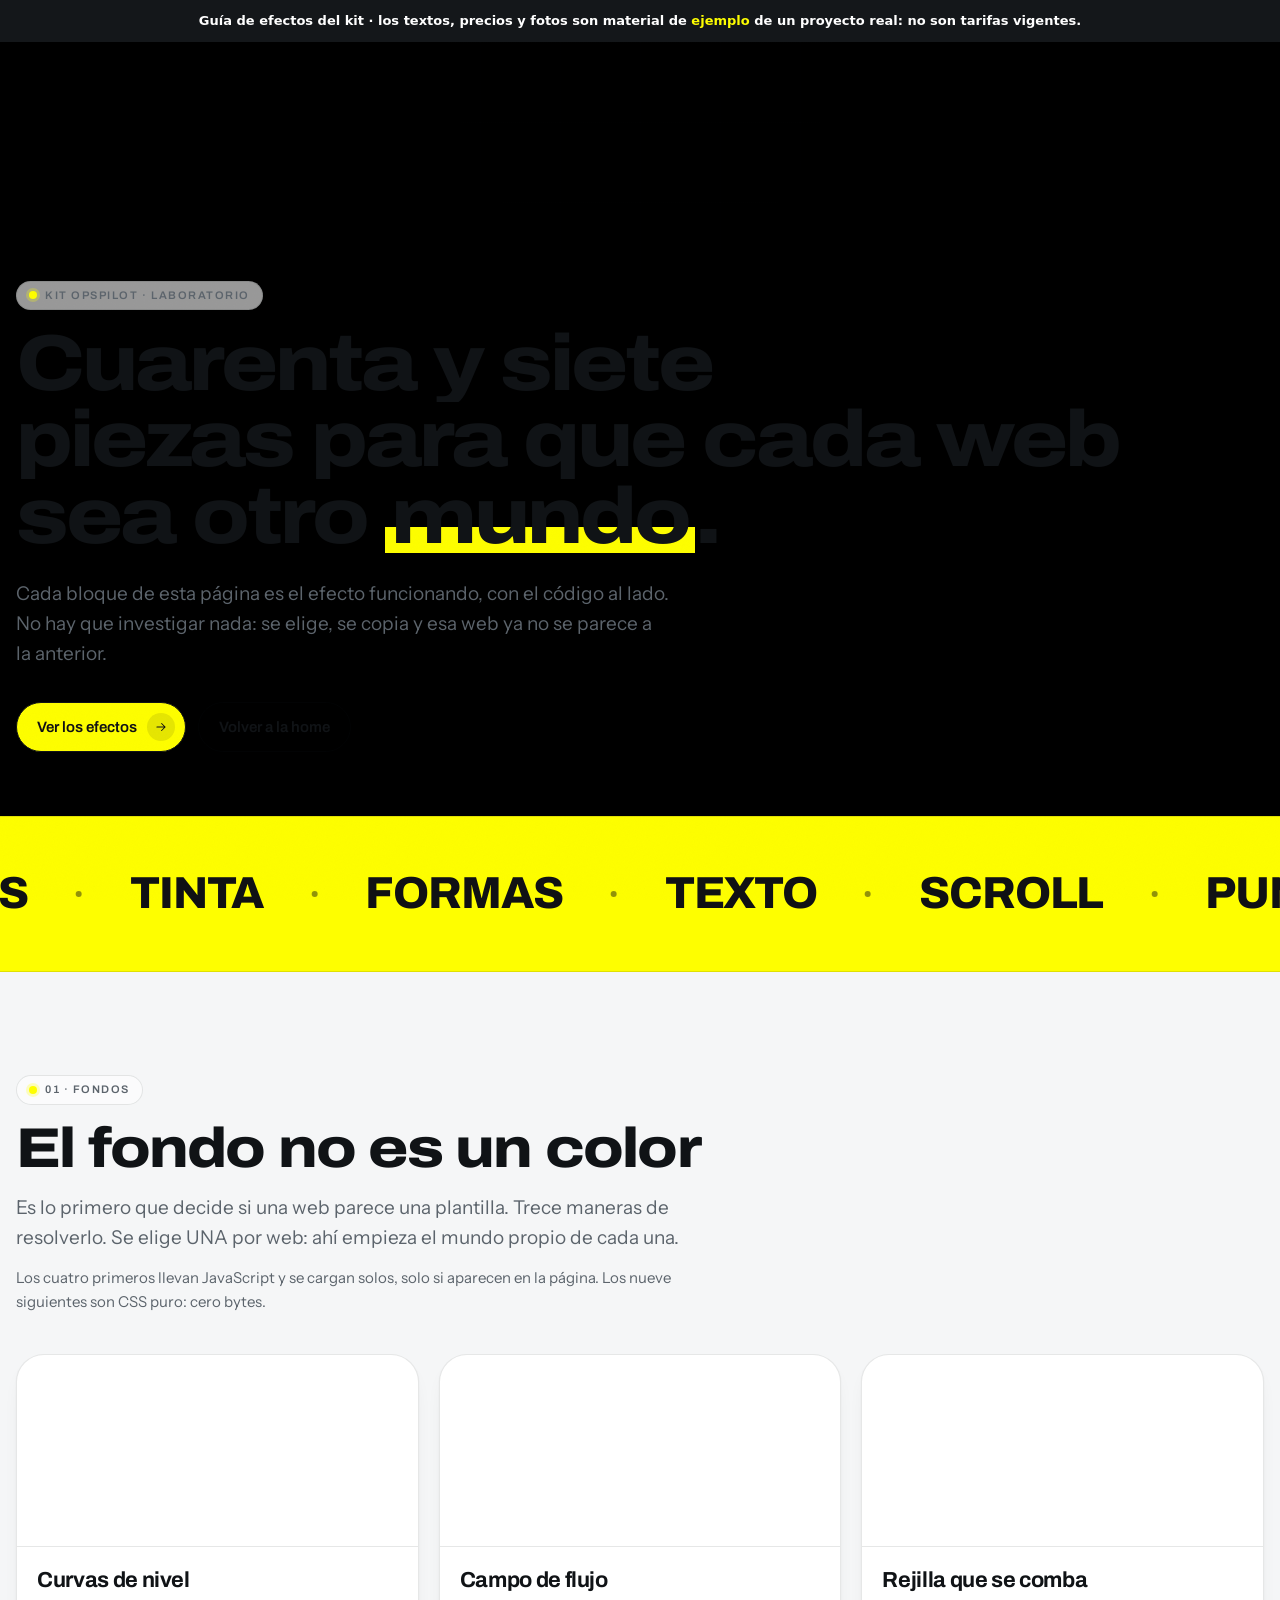
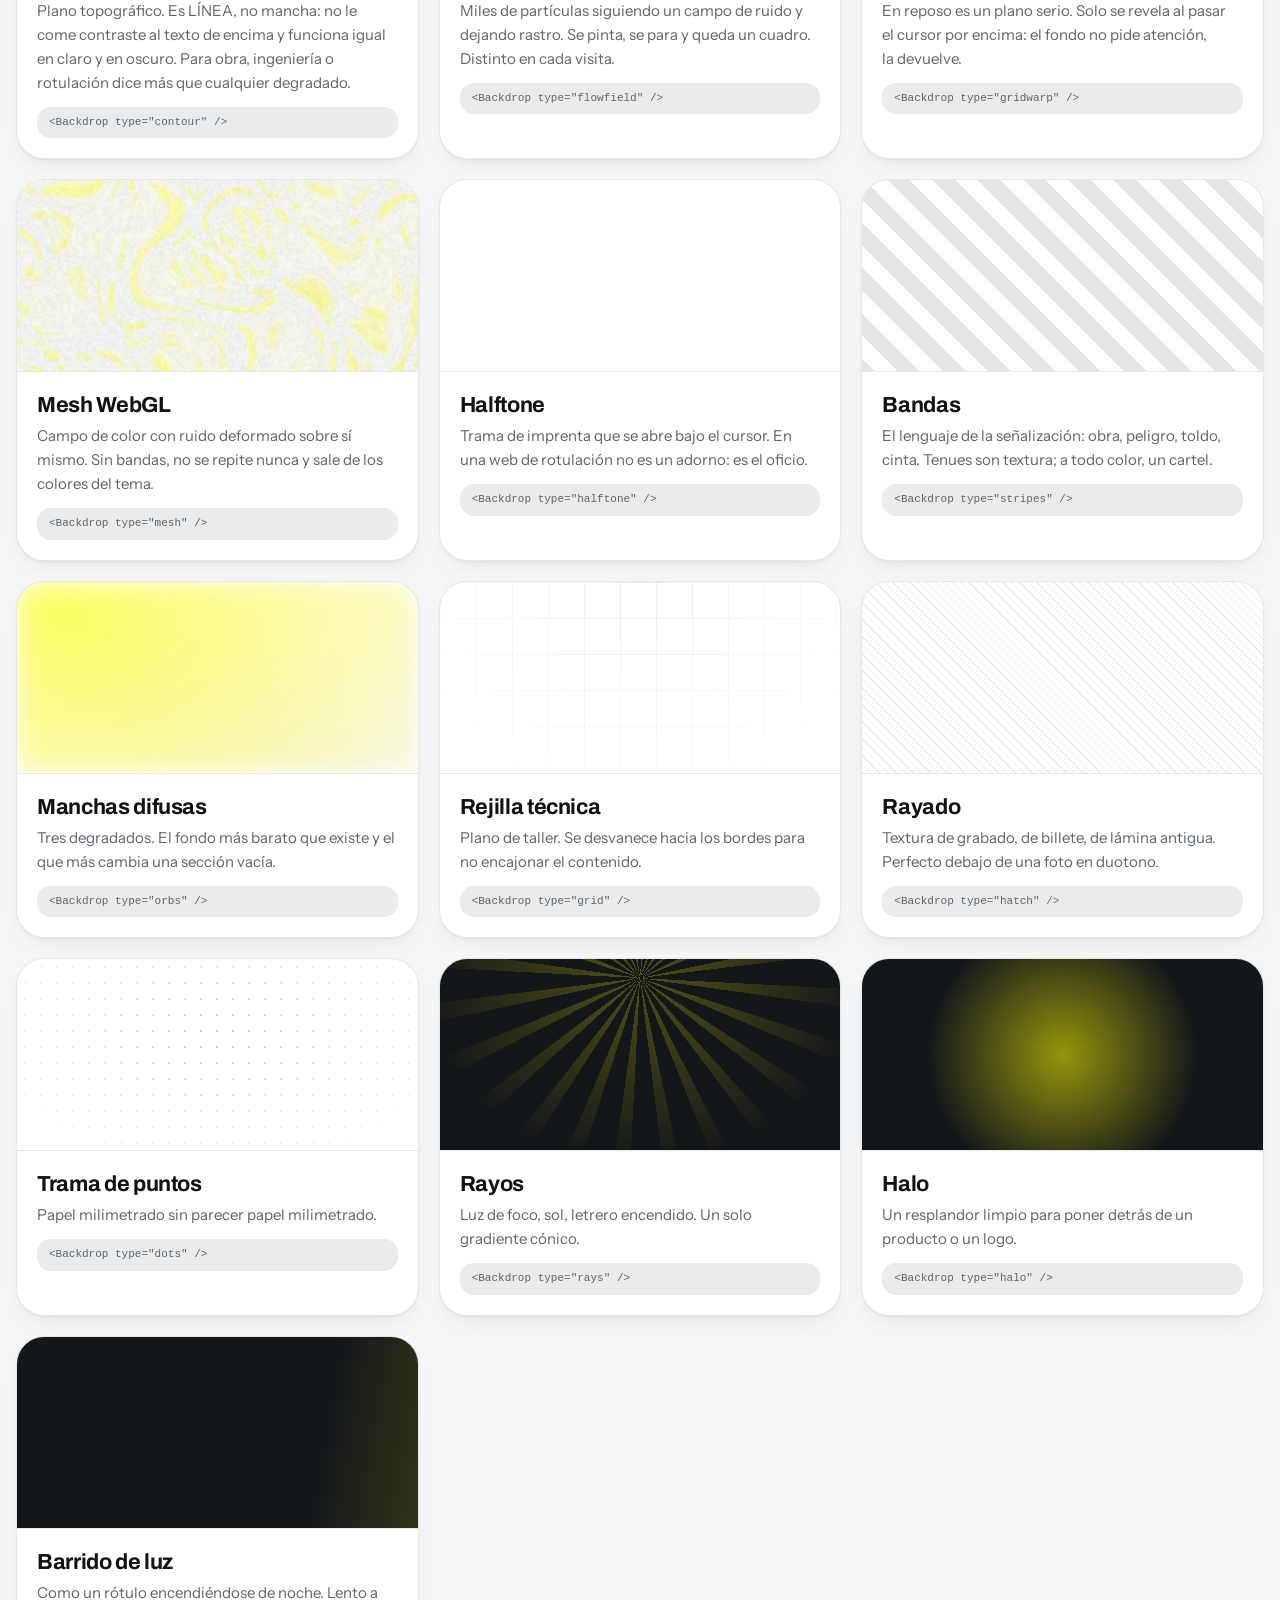
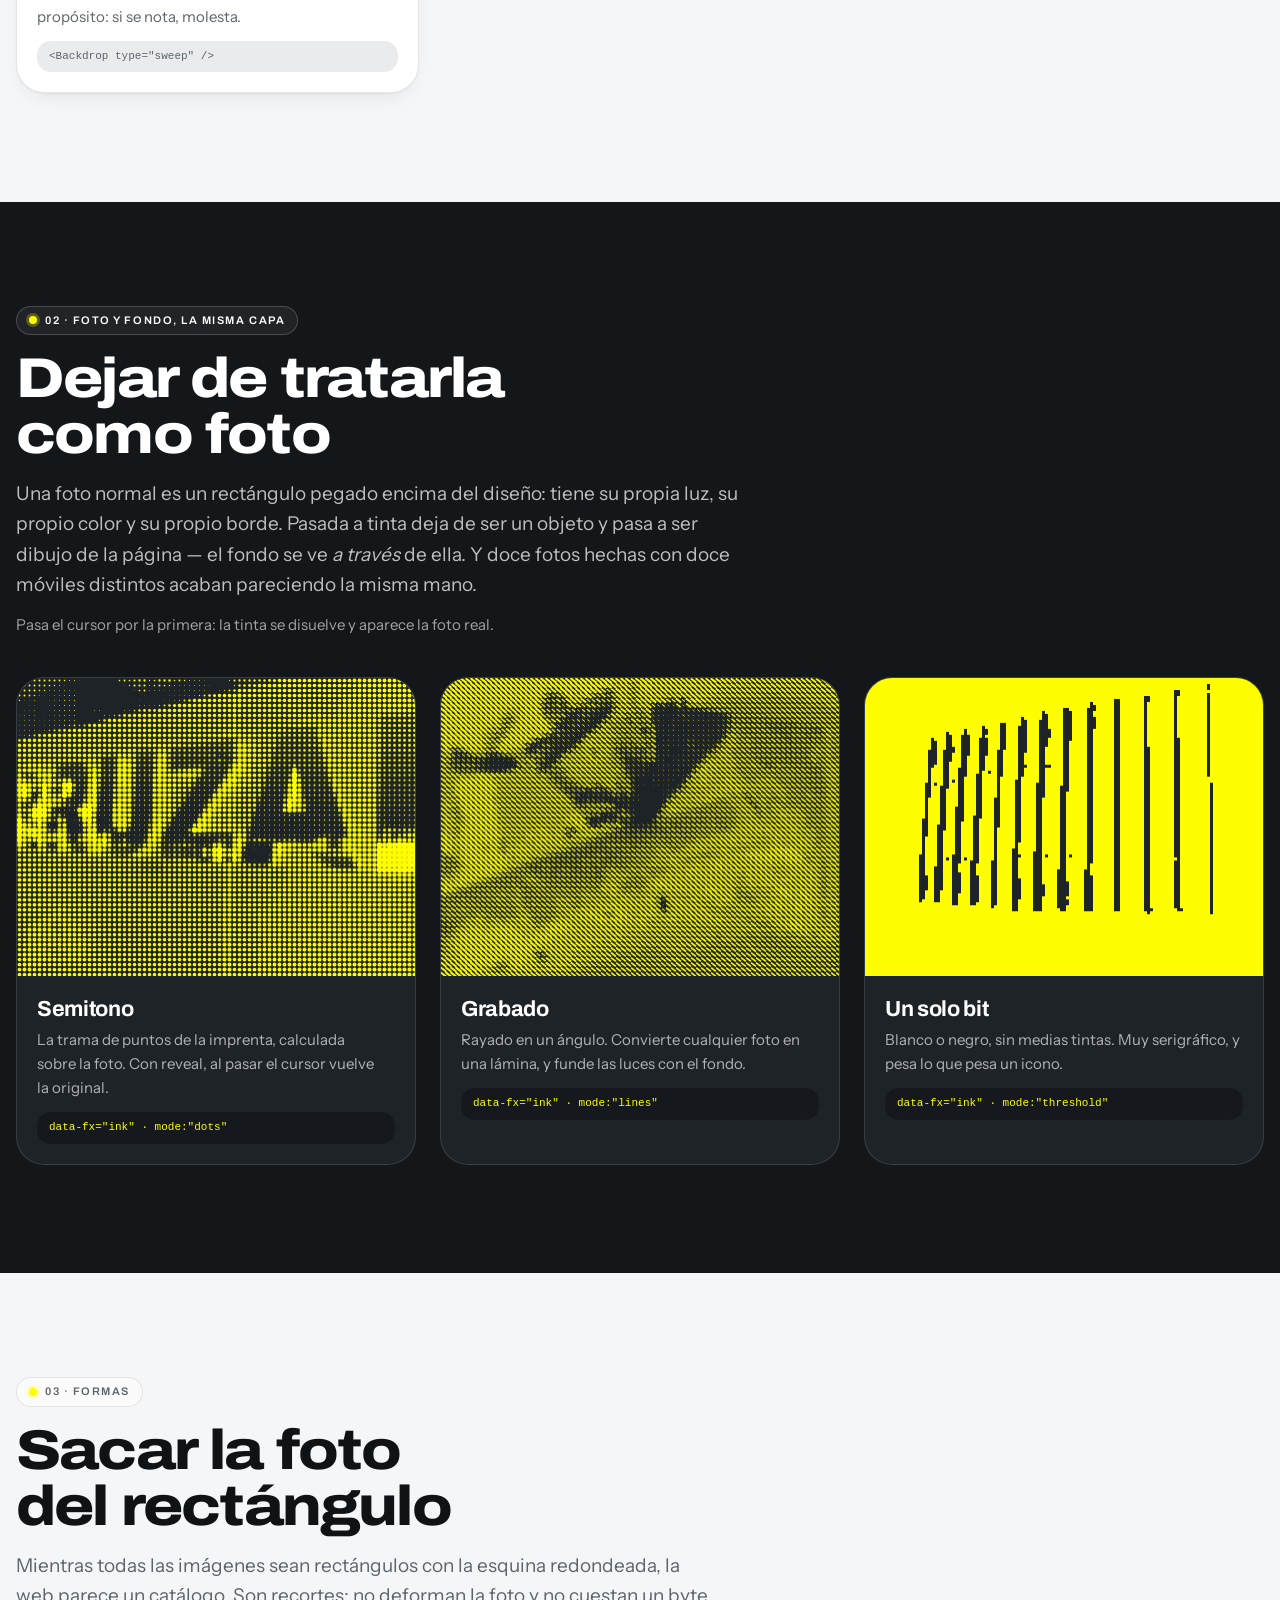
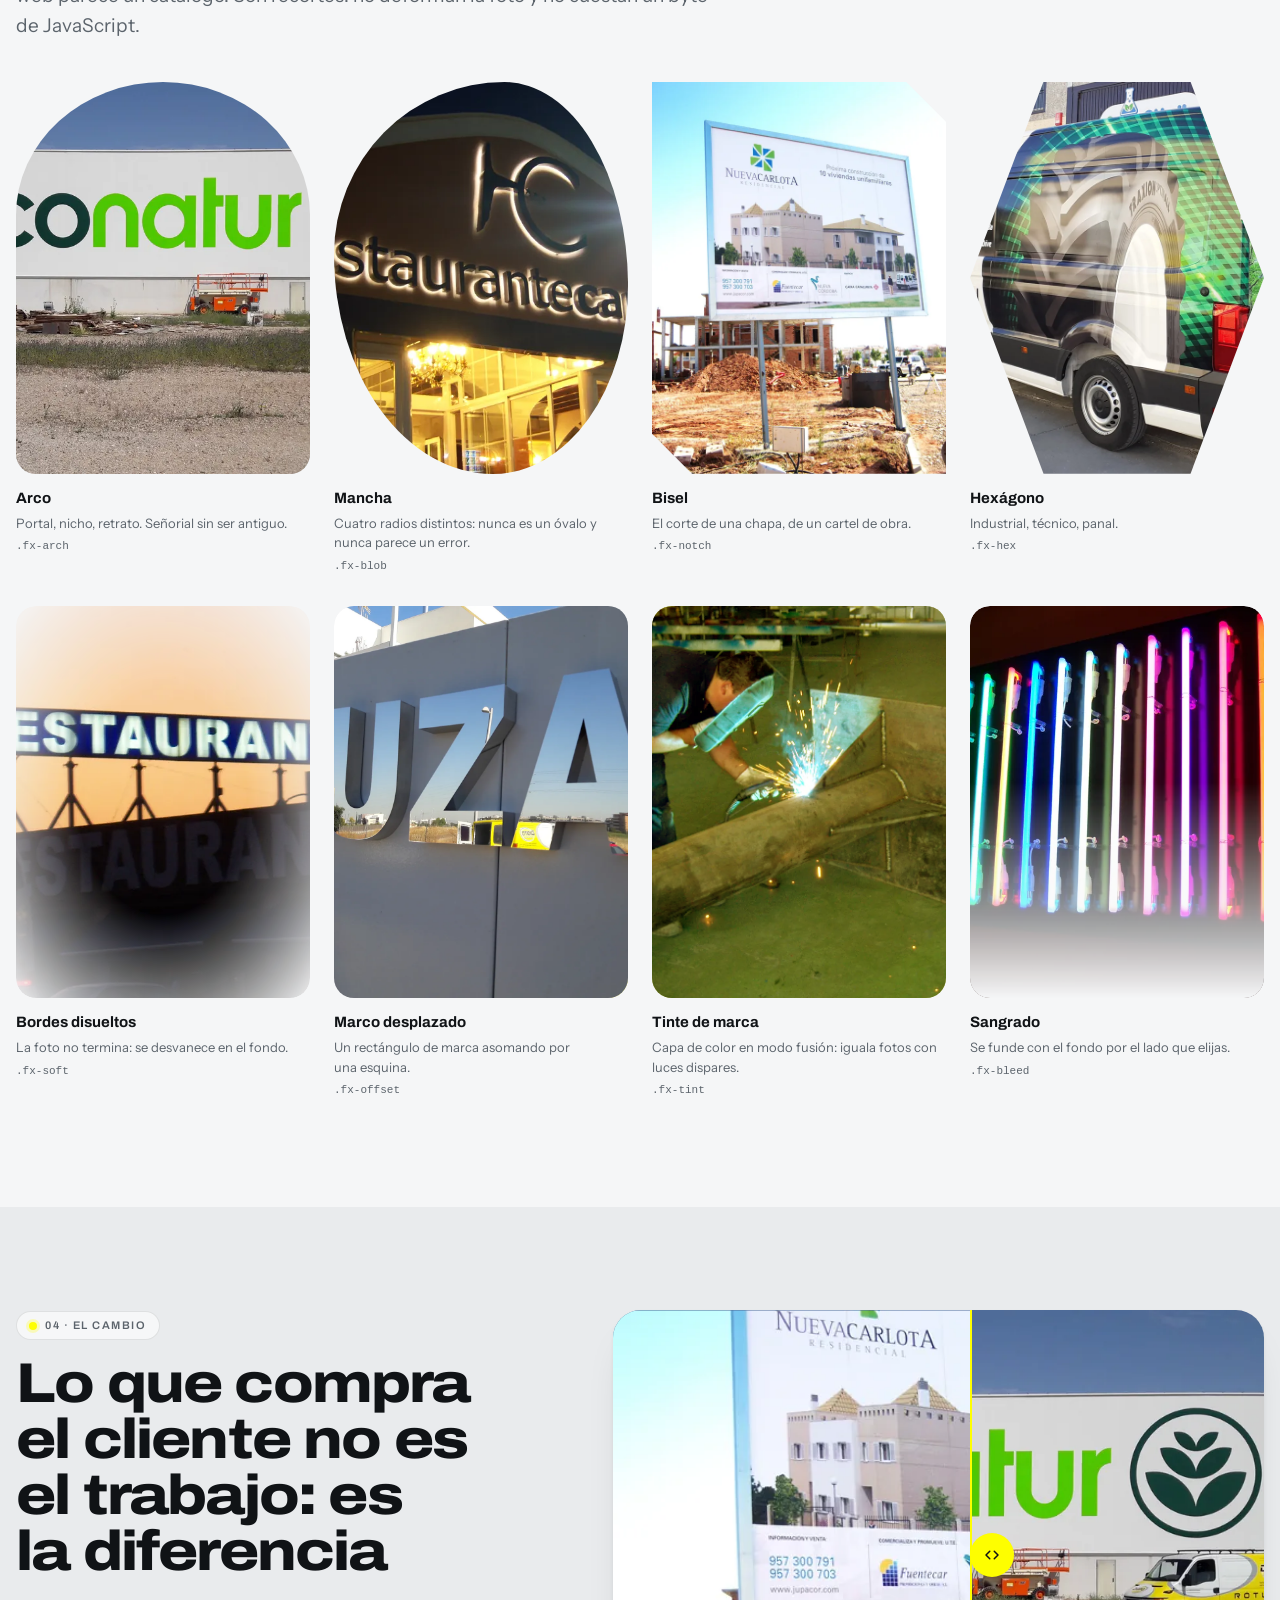
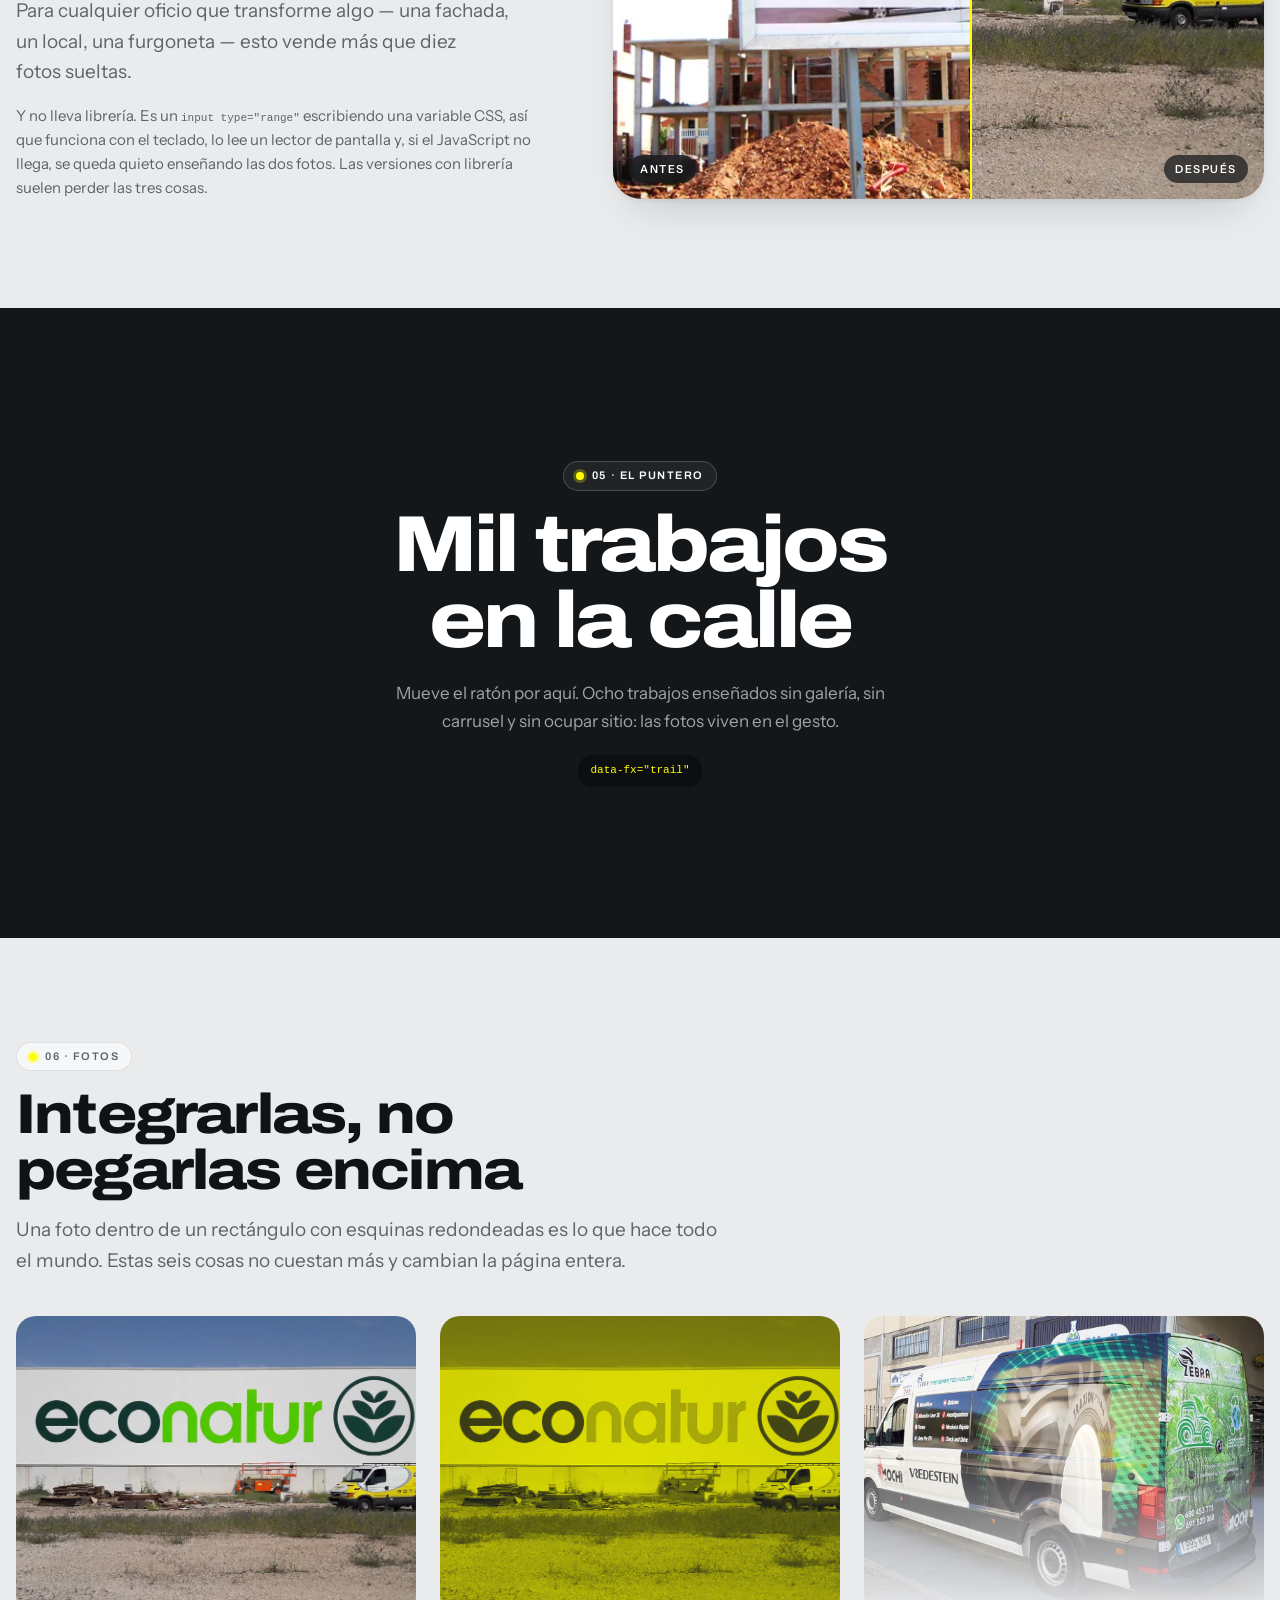
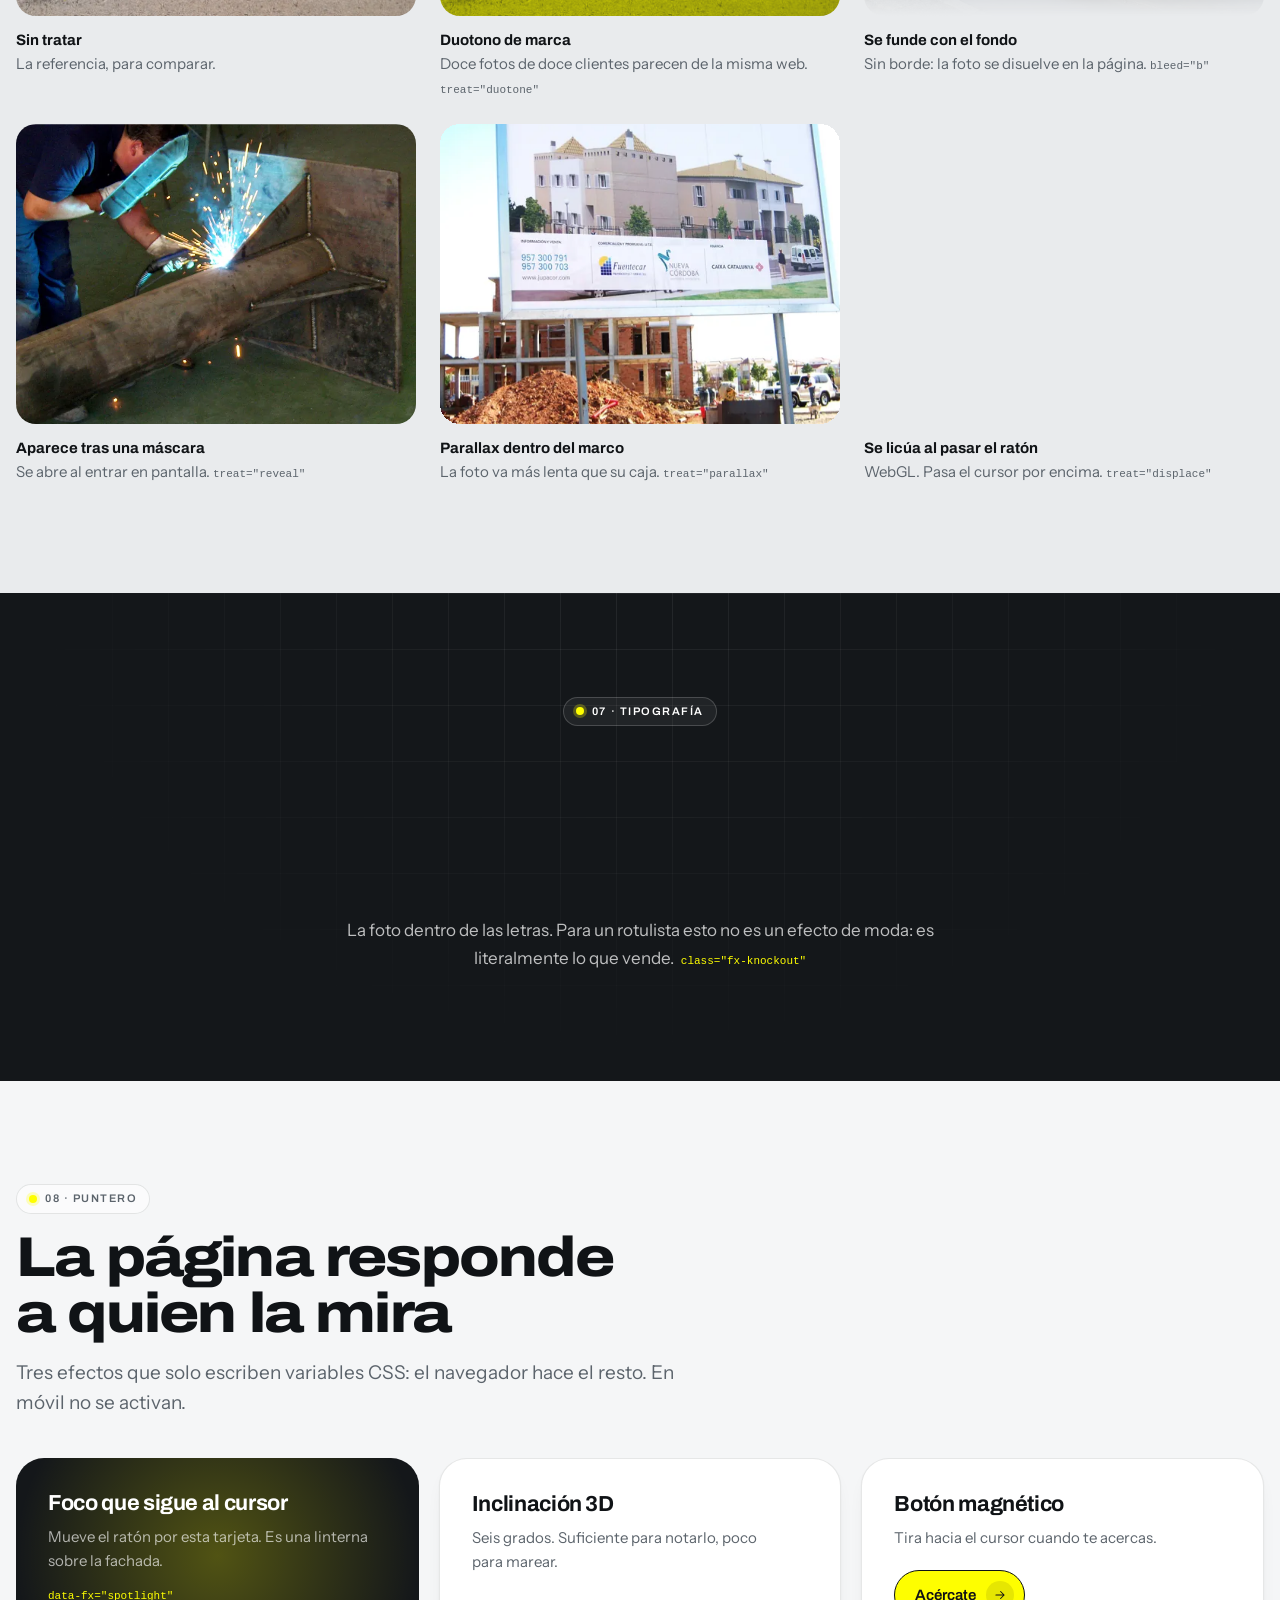
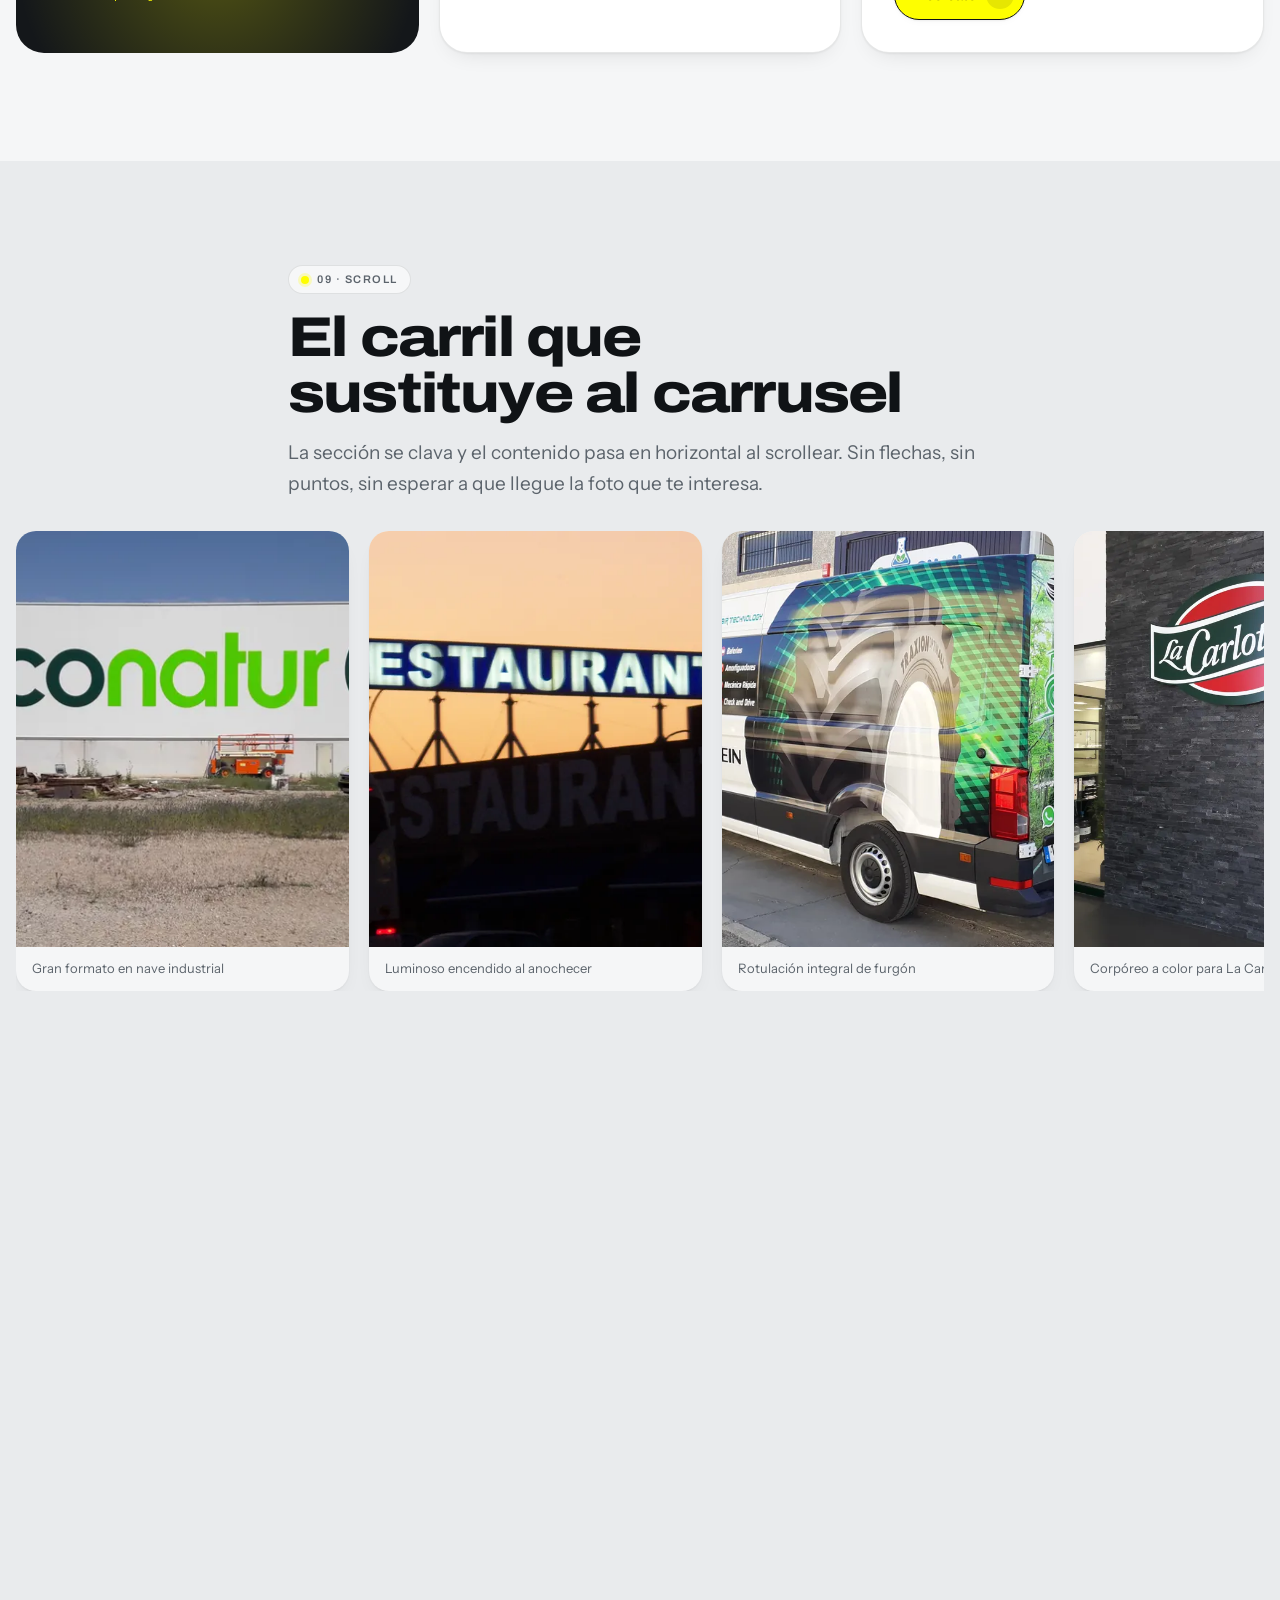
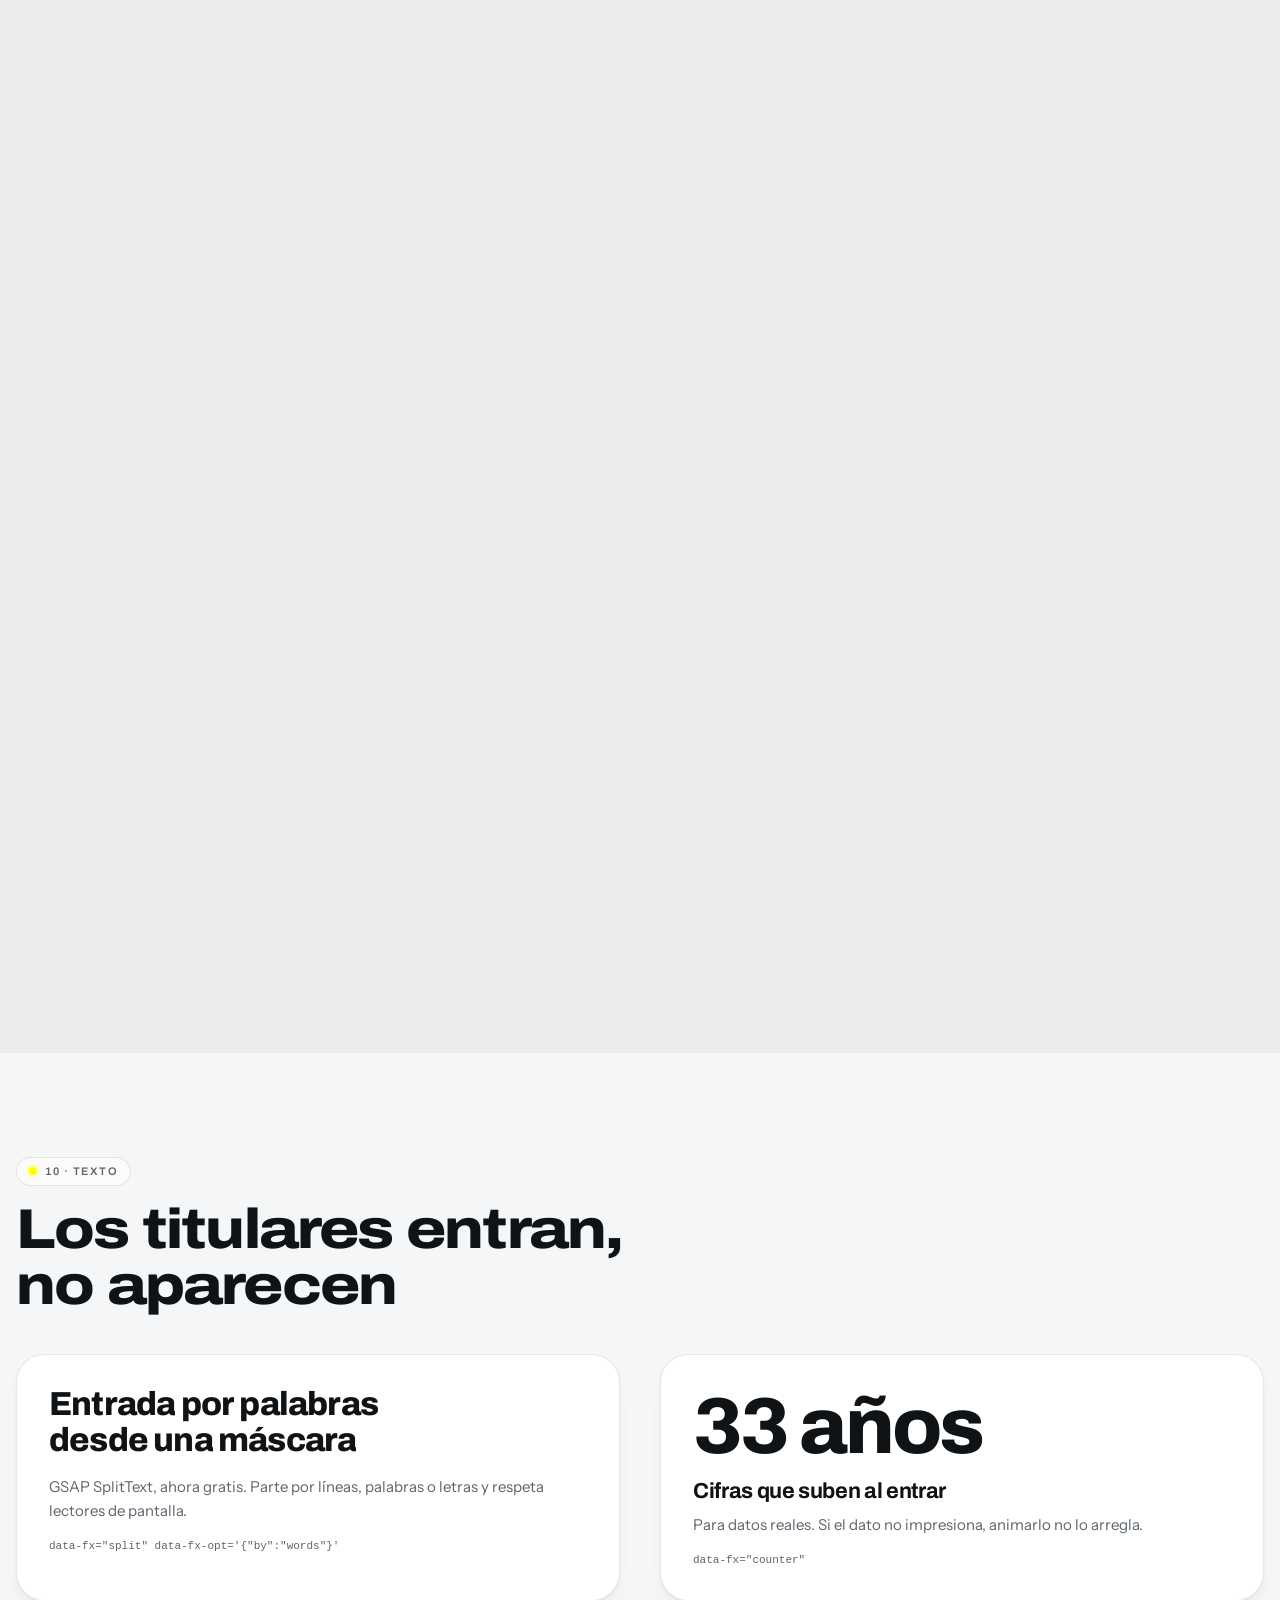
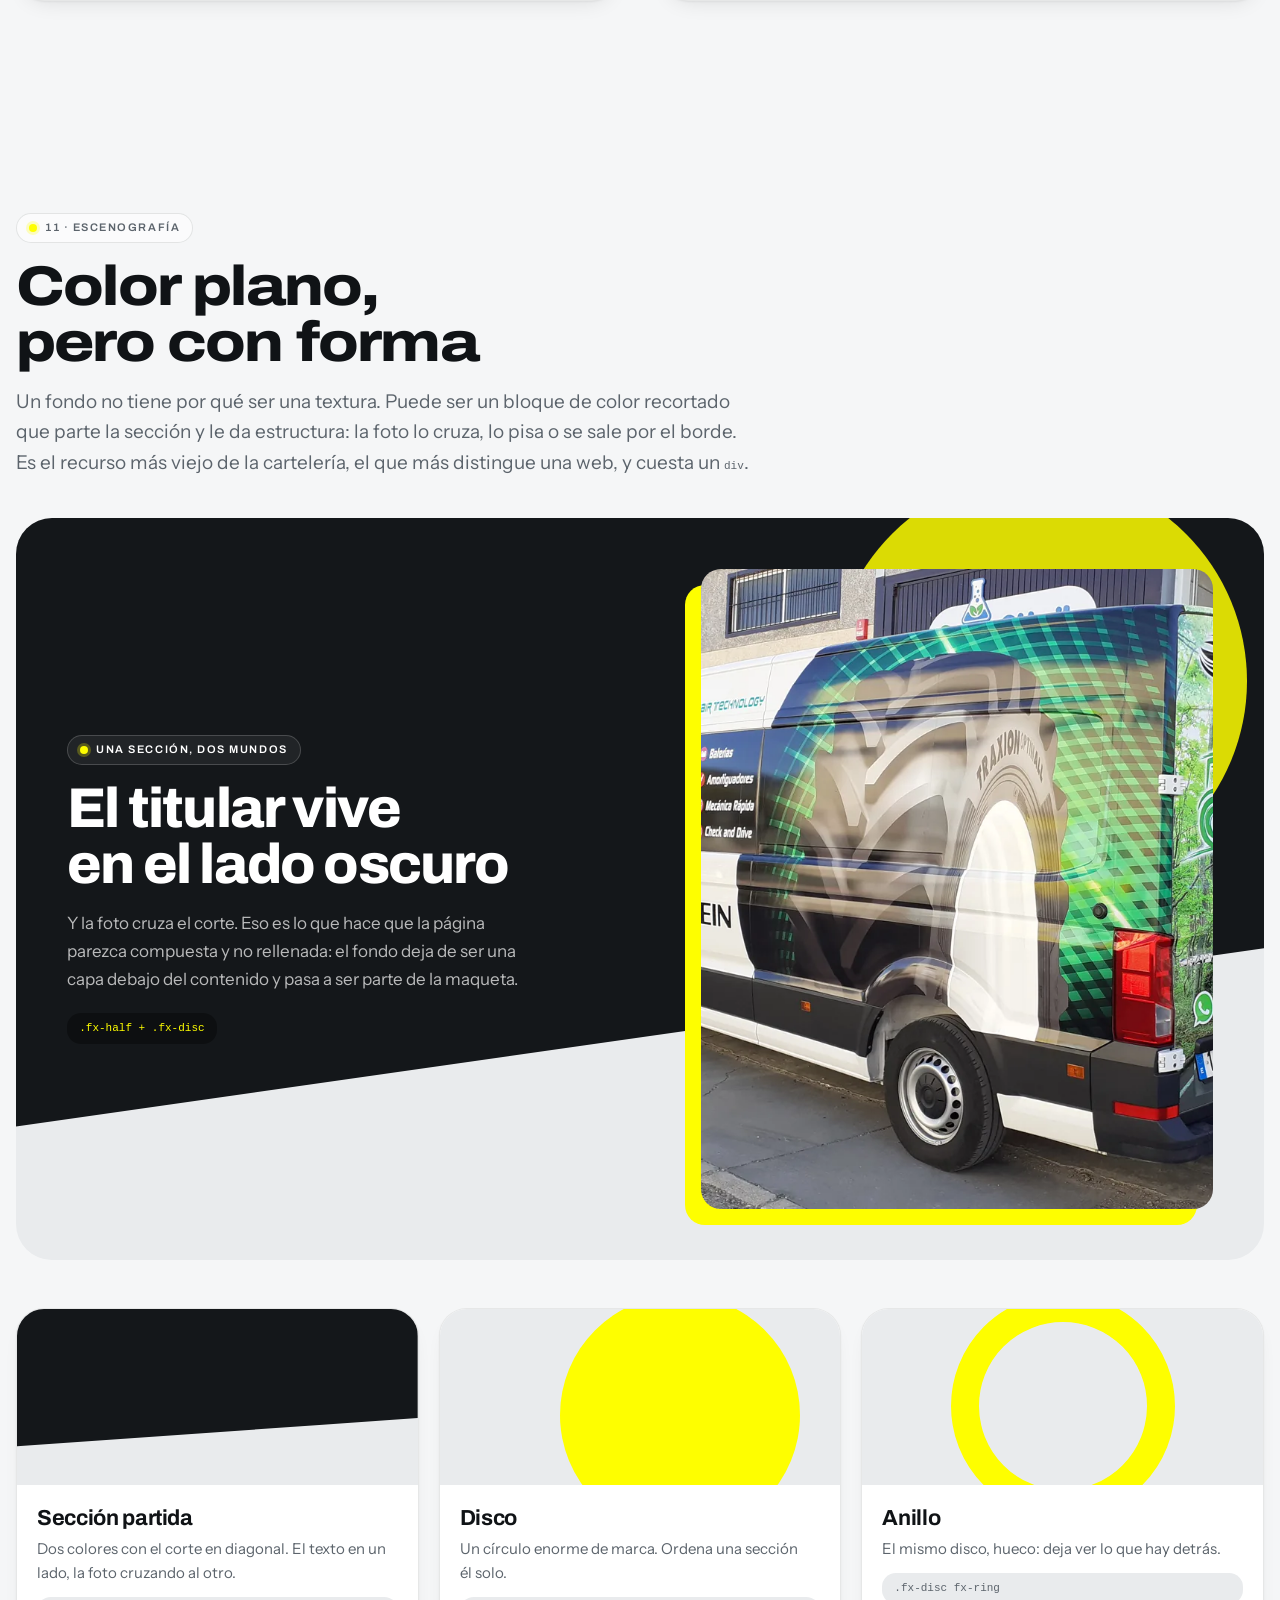
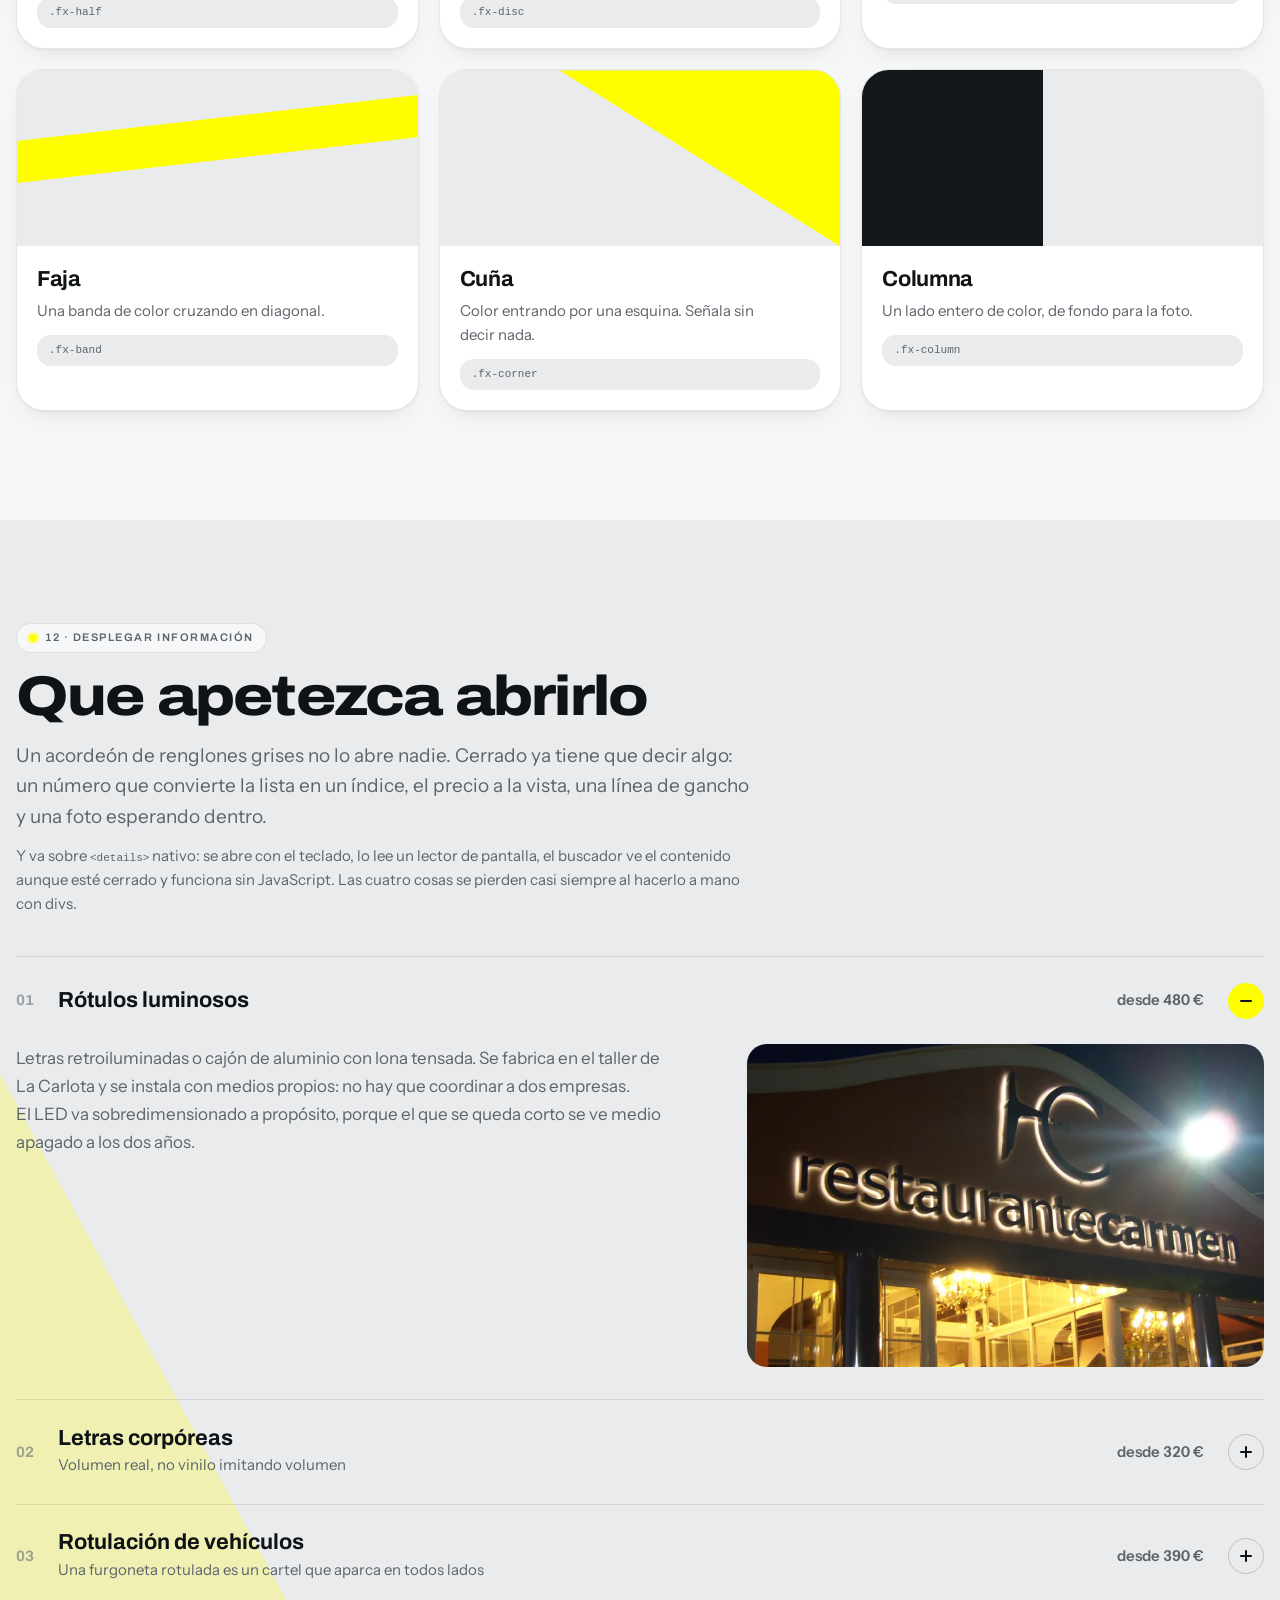
==== commit 586077b1: "fix: renombrar el CSS por hash de contenido para invalidar cache El fichero conservaba el nombre ant" ====
--- a/index.html
+++ b/index.html
@@ -1,4 +1,4 @@
-<!DOCTYPE html><html lang="es"> <head><meta charset="utf-8"><meta name="viewport" content="width=device-width, initial-scale=1, viewport-fit=cover"><title>Laboratorio de efectos · kit OpsPilot</title><meta name="description" content="Catálogo de efectos del kit: fondos, tratamientos de foto, texto y scroll."><meta name="robots" content="noindex, nofollow"><link rel="icon" href="favicon.ico" sizes="48x48"><link rel="icon" href="favicon-digito.svg" type="image/svg+xml"><meta name="theme-color" content="#141414"><link rel="preload" href="fonts/instrument-var-latin.woff2" as="font" type="font/woff2" crossorigin><meta property="og:title" content="Laboratorio de efectos · kit OpsPilot"><meta property="og:description" content="Catálogo de efectos del kit: fondos, tratamientos de foto, texto y scroll."><meta property="og:image" content="https://digitorotulacion.com/og.png"><link rel="stylesheet" href="_astro/index.D0tx688X.css"></head> <body class="grain"><div style="background:#14171A;color:#fff;font:600 13px/1.5 system-ui,sans-serif;padding:.7rem 1rem;text-align:center">Gu&iacute;a de efectos del kit &middot; los textos, precios y fotos son material de <strong style="color:#FEFE00">ejemplo</strong> de un proyecto real: no son tarifas vigentes.</div> <a href="#contenido" class="sr-only focus:not-sr-only focus:absolute focus:start-0 focus:top-0 focus:z-100 focus:bg-brand focus:px-4 focus:py-2 focus:font-bold focus:text-brand-ink">
+<!DOCTYPE html><html lang="es"> <head><meta charset="utf-8"><meta name="viewport" content="width=device-width, initial-scale=1, viewport-fit=cover"><title>Laboratorio de efectos · kit OpsPilot</title><meta name="description" content="Catálogo de efectos del kit: fondos, tratamientos de foto, texto y scroll."><meta name="robots" content="noindex, nofollow"><link rel="icon" href="favicon.ico" sizes="48x48"><link rel="icon" href="favicon-digito.svg" type="image/svg+xml"><meta name="theme-color" content="#141414"><link rel="preload" href="fonts/instrument-var-latin.woff2" as="font" type="font/woff2" crossorigin><meta property="og:title" content="Laboratorio de efectos · kit OpsPilot"><meta property="og:description" content="Catálogo de efectos del kit: fondos, tratamientos de foto, texto y scroll."><meta property="og:image" content="https://digitorotulacion.com/og.png"><link rel="stylesheet" href="_astro/index.13ee7bc9.css"></head> <body class="grain"><div style="background:#14171A;color:#fff;font:600 13px/1.5 system-ui,sans-serif;padding:.7rem 1rem;text-align:center">Gu&iacute;a de efectos del kit &middot; los textos, precios y fotos son material de <strong style="color:#FEFE00">ejemplo</strong> de un proyecto real: no son tarifas vigentes.</div> <a href="#contenido" class="sr-only focus:not-sr-only focus:absolute focus:start-0 focus:top-0 focus:z-100 focus:bg-brand focus:px-4 focus:py-2 focus:font-bold focus:text-brand-ink">
 Ir al contenido
 </a>  <svg aria-hidden="true" focusable="false" class="absolute size-0 overflow-hidden" style="position:absolute"> <defs> <filter id="fx-duotone" color-interpolation-filters="sRGB"> <!-- 1. A gris por luminancia real (no la media de RGB: eso aplana las fotos). --> <feColorMatrix type="matrix" values="0.2126 0.7152 0.0722 0 0
                 0.2126 0.7152 0.0722 0 0
